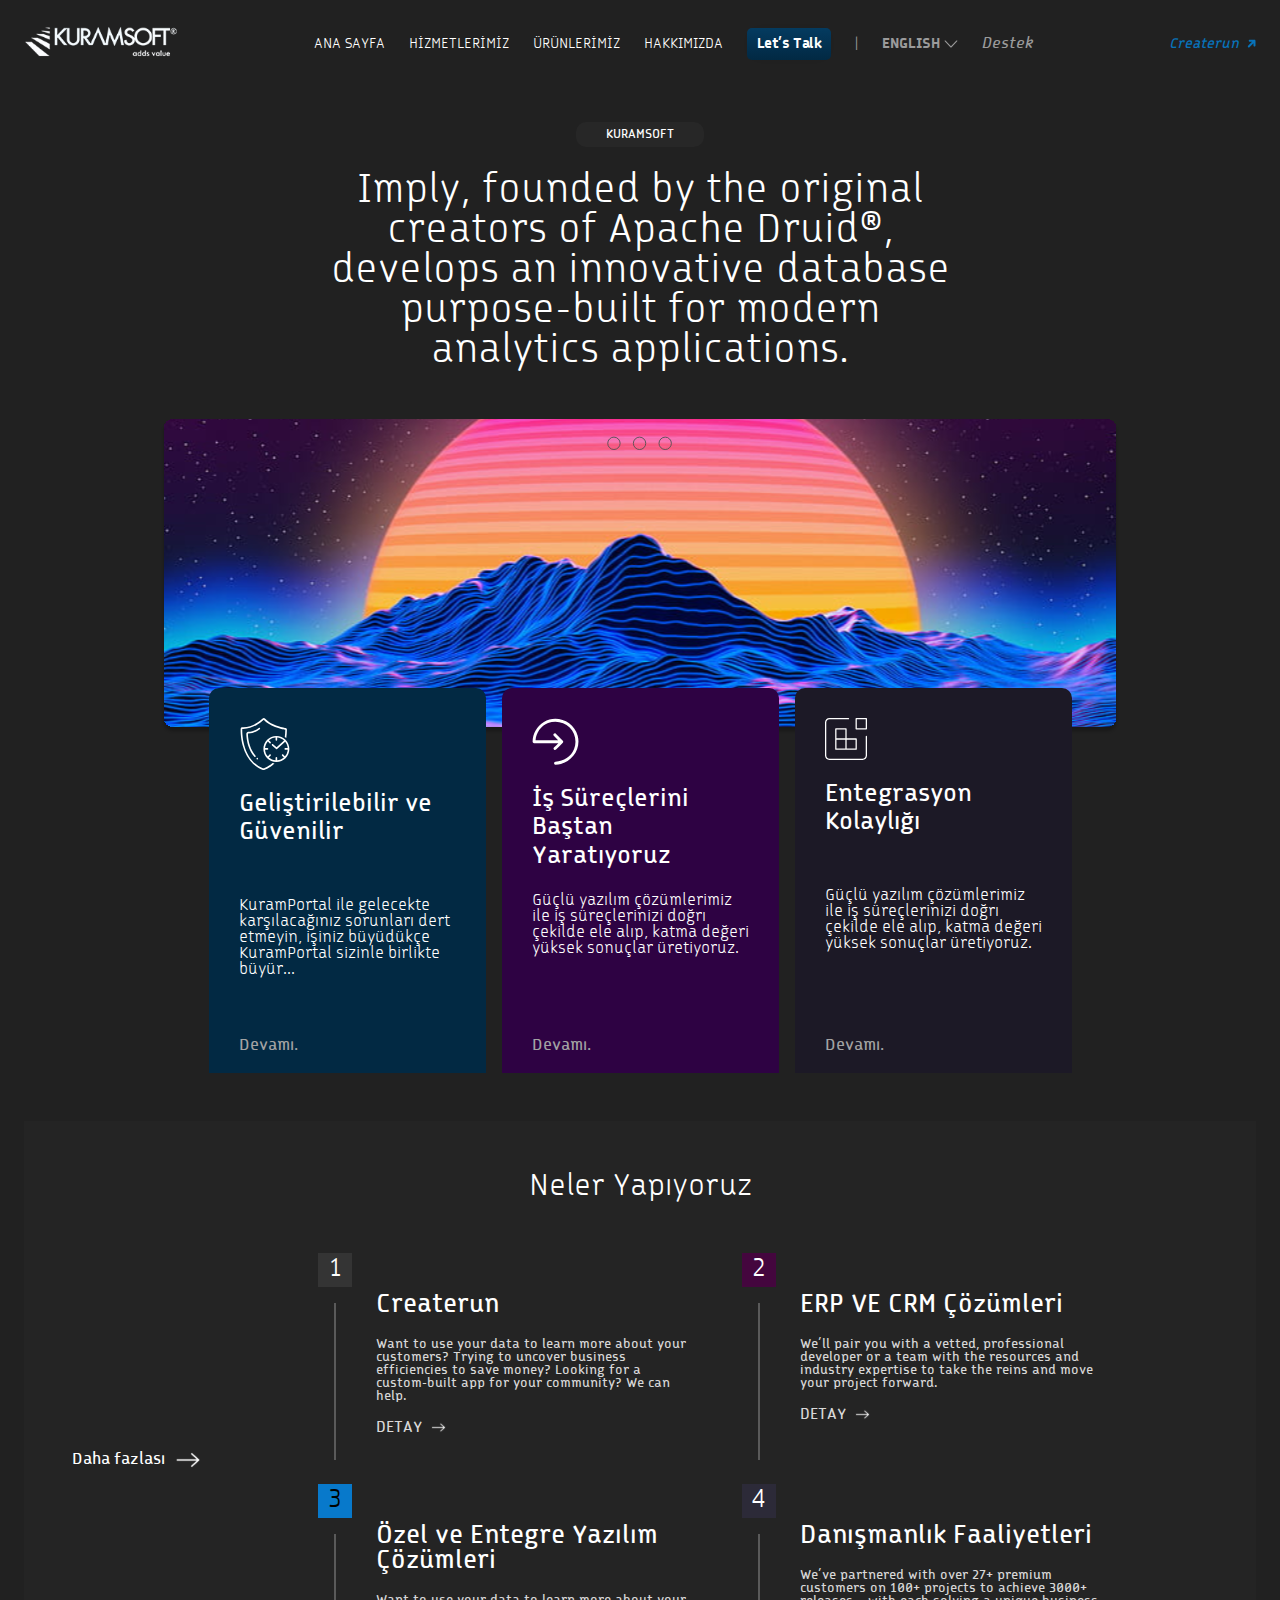
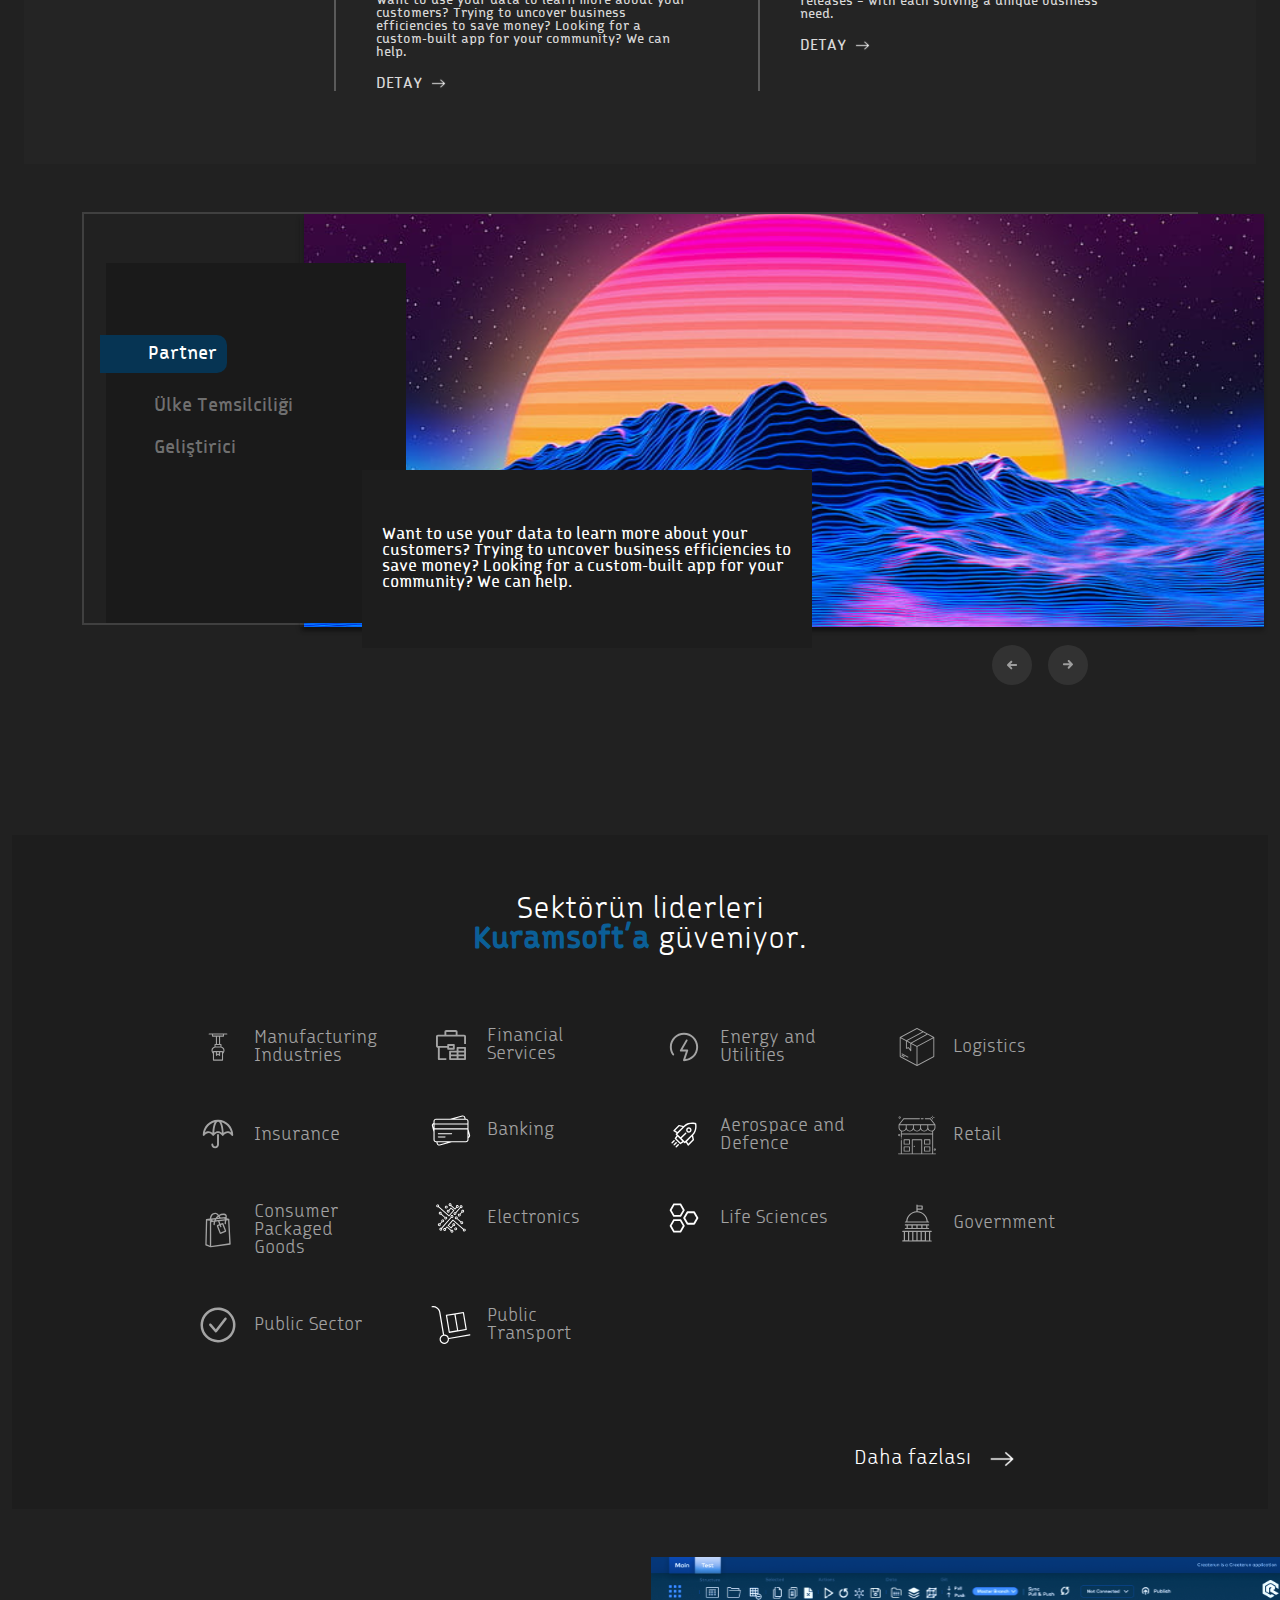
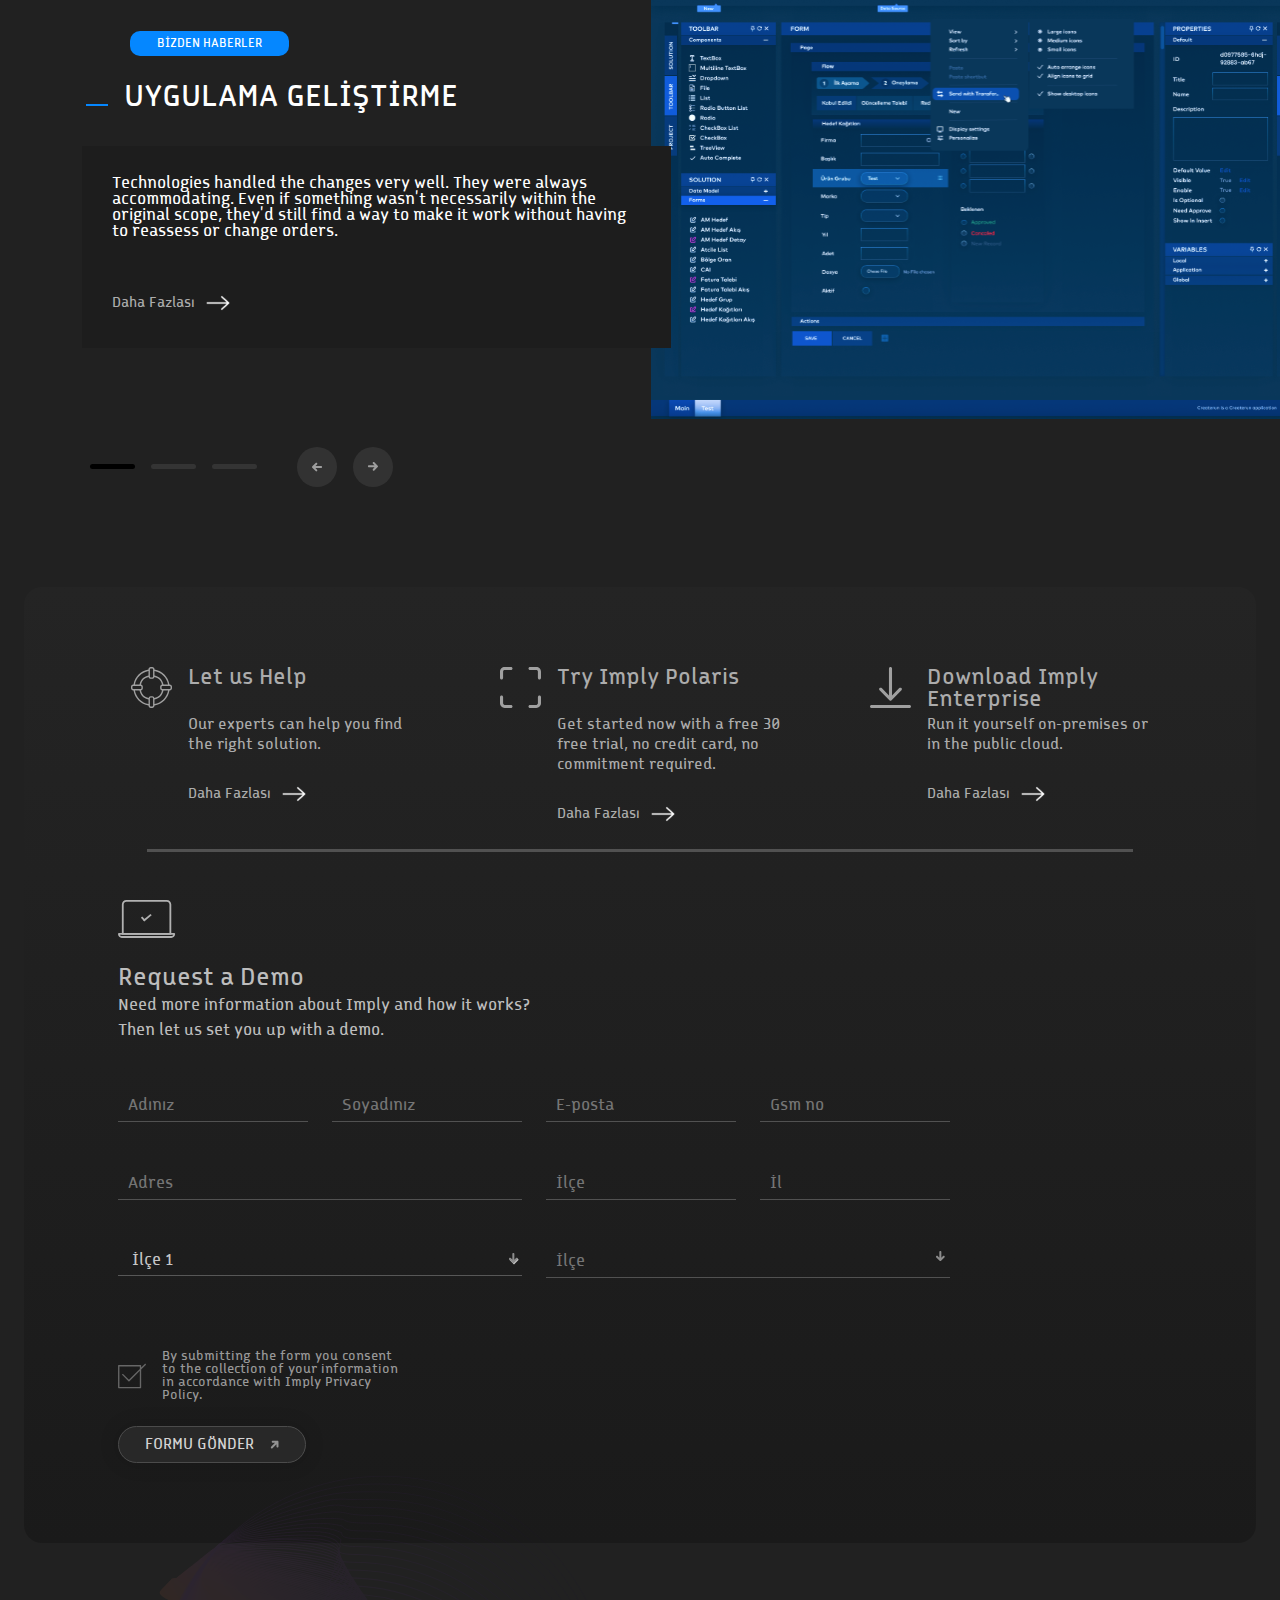
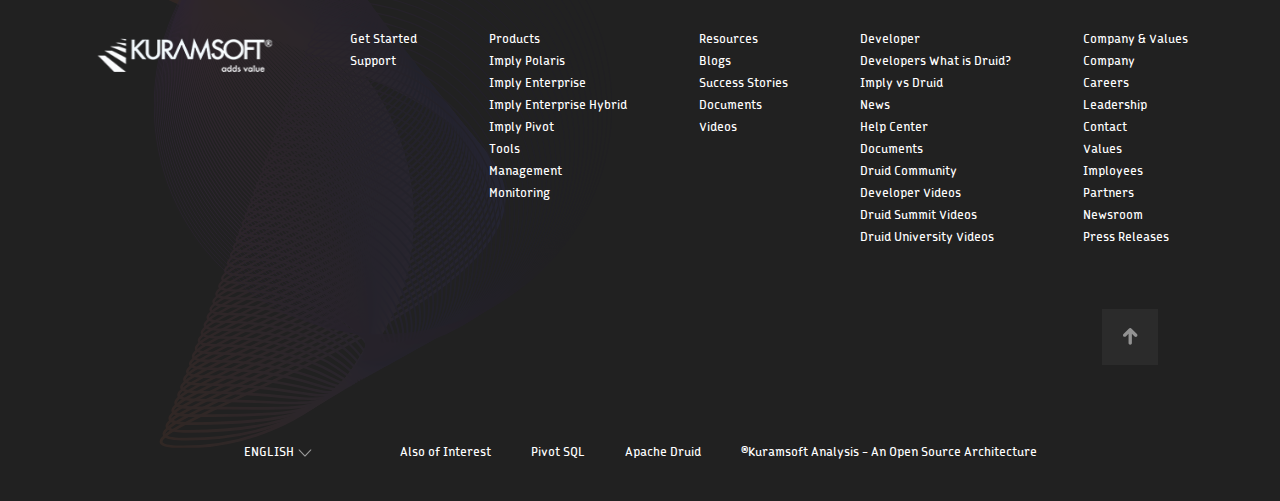
==== index.html @ 3c604bbf "index.html" ====
<!DOCTYPE html>
<html lang="en">
  <head>
    <meta charset="UTF-8" />
    <meta http-equiv="X-UA-Compatible" content="IE=edge" />
    <meta name="viewport" content="width=device-width, initial-scale=1.0" />
    <title>Home Page</title>
    <link
      rel="stylesheet"
      href="./assets/bootstrap-5.2.1/css/bootstrap.min.css"
    />
    <link rel="stylesheet" href="./assets/fontawesome-6.2.0/css/all.min.css" />
    <link rel="stylesheet" href="./assets/css/index.css" />
    <link rel="stylesheet" href="./assets/css/header_footer.css" />
  </head>
  <body>
    <header class="top_header">
      <div class="container-fluid d-none d-xl-block px-0 px-md-4">
        <div class="row align-items-center">
          <div class="col-auto">
            <a href="./index.html">
              <img src="./assets/svgs/kuram_icon.svg"
            /></a>
          </div>
          <div class="col">
            <div class="d-flex justify-content-center align-items-center">
              <a href="./index.html">ANA SAYFA</a>
              <a href="./pages/landing.html" class="ms-4">HİZMETLERİMİZ</a>
              <a href="./pages/urunlerimiz.html" class="ms-4">ÜRÜNLERİMİZ</a>
              <a href="./pages/hakkimizda.html" class="ms-4">HAKKIMIZDA</a>
              <button class="top_header__lets_talk ms-4">Let’s Talk</button>
              <p class="ms-4" style="color: #9b9b9b">|</p>
              <div
                class="d-flex align-items-center ms-4 position-relative"
                onclick="languages_open()"
                style="cursor: pointer"
              >
                <p
                  class="me-1"
                  style="color: #9b9b9b; font-family: Patron-Bold"
                >
                  ENGLISH
                </p>
                <img src="./assets/svgs/down_arrow.svg" />
                <div class="languages_div_1">
                  <p>ENGLISH</p>
                  <p class="pt-2">TURKISH</p>
                </div>
              </div>
              <p
                style="
                  color: #9b9b9b;
                  font-size: 15px;
                  font-family: Patron-MediumItalic;
                "
                class="ms-4"
              >
                Destek
              </p>
            </div>
          </div>
          <div class="col-auto">
            <div class="d-flex align-items-center">
              <p style="color: #0873ba; font-family: Patron-Bold" class="me-2">
                <i>Createrun</i>
              </p>
              <img src="./assets/svgs/arrow_tilted.svg" />
            </div>
          </div>
        </div>
      </div>
      <div
        class="container-fluid d-block d-xl-none"
        style="background-color: #212121; z-index: 100"
      >
        <div class="row align-items-center justify-content-between">
          <div class="col-auto">
            <a href="./index.html">
              <img src="./assets/svgs/kuram_icon.svg"
            /></a>
          </div>

          <div class="col-auto bar_icon">
            <i class="fa-solid fa-bars-staggered fa-xl text-white"></i>
          </div>
        </div>
      </div>
    </header>

    <div class="toggle_fixed_div">
      <div
        class="container-fluid d-block d-xl-none"
        style="background-color: #212121; z-index: 100"
      >
        <div class="row align-items-center justify-content-between">
          <div class="col-auto">
            <a href="./index.html">
              <img src="./assets/svgs/kuram_icon.svg"
            /></a>
          </div>

          <div class="col-auto bar_icon">
            <i class="fa-solid fa-xmark fa-2x text-white"></i>
          </div>
        </div>
      </div>
      <div style="padding: 60px">
        <div class="py-3">
          <a href="./index.html">ANA SAYFA</a>
        </div>
        <div class="py-3">
          <a href="./pages/landing.html">HİZMETLERİMİZ</a>
        </div>
        <div class="py-3">
          <a href="./pages/urunlerimiz.html">ÜRÜNLERİMİZ</a>
        </div>
        <div class="py-3">
          <a href="./pages/hakkimizda.html">HAKKIMIZDA</a>
        </div>
        <button class="top_header__lets_talk my-3">Let’s Talk</button>
        <div
          class="d-flex align-items-center my-3"
          onclick="languages_open_3()"
        >
          <p class="me-1" style="color: #9b9b9b; font-family: Patron-Bold">
            ENGLISH
          </p>
          <img src="./assets/svgs/down_arrow.svg" />
        </div>
        <div class="languages_div_3">
          <p>ENGLISH</p>
          <p class="pt-2">TURKISH</p>
        </div>
        <p
          style="
            color: #9b9b9b;
            font-size: 15px;
            font-family: Patron-MediumItalic;
            margin: 28px 0;
          "
        >
          Destek
        </p>
        <div class="d-flex align-items-center my-4">
          <p style="color: #0873ba" class="me-2">Createrun</p>
          <img src="./assets/svgs/arrow_tilted.svg" />
        </div>
      </div>
    </div>

    <div class="block">
      <div class="block__kuramsoft">KURAMSOFT</div>
      <div class="row justify-content-center">
        <div
          class="col-10 col-md-8 col-lg-6 text-center text-white mt-4"
          style="font-size: 40px; font-family: Patron; font-weight: 300"
        >
          Imply, founded by the original creators of Apache Druid®, develops an
          innovative database purpose-built for modern analytics applications.
        </div>
      </div>

      <div class="block__wave mt-5">
        <div class="text-center">
          <img
            src="./assets/svgs/wave_background.svg"
            class="wave_default col-9"
          />
          <img
            src="./assets/images/kinshasa-1.jpeg"
            class="wave_zaire col-9 d-none"
            style="border-radius: 10px"
          />
          <img
            src="./assets/images/msg-1.jpg"
            class="wave_madison col-9 d-none"
            style="border-radius: 10px"
          />
        </div>
      </div>

      <div
        class="block__three_divs d-flex flex-wrap gap-3 align-items-center justify-content-center"
      >
        <div class="block__three_divs_div_1">
          <img src="./assets/svgs/shield_icon.svg" />
          <h4 class="mt-3">Geliştirilebilir ve Güvenilir</h4>
          <p class="mt-5">
            KuramPortal ile gelecekte karşılacağınız sorunları dert etmeyin,
            işiniz büyüdükçe KuramPortal sizinle birlikte büyür...
          </p>
          <a href="#">Devamı.</a>
        </div>
        <div class="block__three_divs_div_2">
          <img src="./assets/svgs/login_icon.svg" />
          <h4 class="mt-3">İş Süreçlerini Baştan Yaratıyoruz</h4>
          <p class="mt-5">
            Güçlü yazılım çözümlerimiz ile iş süreçlerinizi doğrı çekilde ele
            alıp, katma değeri yüksek sonuçlar üretiyoruz.
          </p>
          <a href="#">Devamı.</a>
        </div>
        <div class="block__three_divs_div_3">
          <img src="./assets/svgs/blocks_icon.svg" />
          <h4 class="mt-3">Entegrasyon Kolaylığı</h4>
          <p class="mt-5">
            Güçlü yazılım çözümlerimiz ile iş süreçlerinizi doğrı çekilde ele
            alıp, katma değeri yüksek sonuçlar üretiyoruz.
          </p>

          <a href="#">Devamı.</a>
        </div>
      </div>

      <div class="container-fluid px-0 px-md-4 mt-5">
        <div class="block__neler_yapıyoruz_parent">
          <div class="block__neler_yapıyoruz p-5">
            <h4
              class="fw-light text-center"
              style="font-size: 30px; font-weight: 200; font-family: Patron"
            >
              Neler Yapıyoruz
            </h4>
            <div class="row align-items-center justify-content-center">
              <div class="col-auto d-none d-md-block">
                <div class="d-flex align-items-center" style="cursor: pointer">
                  <p>Daha fazlası</p>
                  <img src="./assets/svgs/arrow_right.svg" class="ms-2" />
                </div>
              </div>
              <div class="col mt-4">
                <div class="row gap-4 justify-content-center my-4">
                  <div class="col-auto">
                    <div class="block__neler_yapıyoruz_div row">
                      <div class="col-auto">
                        <div class="number">1</div>
                        <div class="line"></div>
                      </div>
                      <div class="col" style="margin-top: 40px">
                        <p class="header">Createrun</p>
                        <p class="desc">
                          Want to use your data to learn more about your
                          customers? Trying to uncover business efficiencies to
                          save money? Looking for a custom-built app for your
                          community? We can help.
                        </p>
                        <div
                          class="d-flex align-items-center mt-3"
                          style="cursor: pointer"
                        >
                          <p class="detay me-2">DETAY</p>
                          <img
                            src="./assets/svgs/arrow_right.svg"
                            style="width: 17px; height: 17px"
                          />
                        </div>
                      </div>
                    </div>
                  </div>
                  <div class="col-auto">
                    <div class="block__neler_yapıyoruz_div row">
                      <div class="col-auto">
                        <div class="number" style="background-color: #44063e">
                          2
                        </div>
                        <div class="line"></div>
                      </div>
                      <div class="col" style="margin-top: 40px">
                        <p class="header">ERP VE CRM Çözümleri</p>
                        <p class="desc">
                          We’ll pair you with a vetted, professional developer
                          or a team with the resources and industry expertise to
                          take the reins and move your project forward.
                        </p>
                        <div
                          class="d-flex align-items-center mt-3"
                          style="cursor: pointer"
                        >
                          <p class="detay me-2">DETAY</p>
                          <img
                            src="./assets/svgs/arrow_right.svg"
                            style="width: 17px; height: 17px"
                          />
                        </div>
                      </div>
                    </div>
                  </div>
                </div>

                <div class="row gap-4 justify-content-center my-4">
                  <div class="col-auto">
                    <div class="block__neler_yapıyoruz_div row">
                      <div class="col-auto">
                        <div
                          class="number"
                          style="background-color: #0879cb; color: black"
                        >
                          3
                        </div>
                        <div class="line"></div>
                      </div>
                      <div class="col" style="margin-top: 40px">
                        <p class="header">Özel ve Entegre Yazılım Çözümleri</p>
                        <p class="desc">
                          Want to use your data to learn more about your
                          customers? Trying to uncover business efficiencies to
                          save money? Looking for a custom-built app for your
                          community? We can help.
                        </p>
                        <div
                          class="d-flex align-items-center mt-3"
                          style="cursor: pointer"
                        >
                          <p class="detay me-2">DETAY</p>
                          <img
                            src="./assets/svgs/arrow_right.svg"
                            style="width: 17px; height: 17px"
                          />
                        </div>
                      </div>
                    </div>
                  </div>
                  <div class="col-auto">
                    <div class="block__neler_yapıyoruz_div row">
                      <div class="col-auto">
                        <div class="number" style="background-color: #2c2a38">
                          4
                        </div>
                        <div class="line"></div>
                      </div>
                      <div class="col" style="margin-top: 40px">
                        <p class="header">Danışmanlık Faaliyetleri</p>
                        <p class="desc">
                          We’ve partnered with over 27+ premium customers on
                          100+ projects to achieve 3000+ releases – with each
                          solving a unique business need.
                        </p>
                        <div
                          class="d-flex align-items-center mt-3"
                          style="cursor: pointer"
                        >
                          <p class="detay me-2">DETAY</p>
                          <img
                            src="./assets/svgs/arrow_right.svg"
                            style="width: 17px; height: 17px"
                          />
                        </div>
                      </div>
                    </div>
                  </div>
                </div>
              </div>
            </div>
          </div>
        </div>
      </div>

      <div class="container my-5">
        <div class="block__partner d-none d-lg-block">
          <div class="block__partner_img">
            <img
              src="./assets/svgs/partner_wave.svg"
              class="buttons_default_image"
            />
            <img
              src="./assets/images/kinshasa.jpeg"
              class="buttons_zaire d-none"
              style="width: 968px; height: 421px"
            />
            <img
              src="./assets/images/msg.jpg"
              class="buttons_madison d-none"
              style="width: 968px; height: 421px"
            />
          </div>
          <div class="div-1 pt-5">
            <div class="mt-4 ps-5 active" id="partner">Partner</div>
            <div class="mt-4 ps-5" id="temsilci">Ülke Temsilciliği</div>
            <div class="mt-4 ps-5" id="gelistirici">Geliştirici</div>
          </div>
          <div class="div-2 1">
            Want to use your data to learn more about your customers? Trying to
            uncover business efficiencies to save money? Looking for a
            custom-built app for your community? We can help.
          </div>
          <div class="div-2 2 d-none">Haber 2</div>
          <div class="div-2 3 d-none">Haber 3</div>
        </div>
        <div class="buttons gap-3 d-none d-lg-flex">
          <div class="left_button">
            <svg
              width="40"
              height="40"
              viewBox="0 0 40 40"
              fill="none"
              xmlns="http://www.w3.org/2000/svg"
            >
              <circle cx="20" cy="20" r="20" fill="#323232" />
              <path
                fill-rule="evenodd"
                clip-rule="evenodd"
                d="M20.064 24.1147C20.457 23.7215 20.457 23.0848 20.064 22.6918L18.4356 21.0636L24.0571 21.0636C24.6134 21.0636 25.0635 20.6127 25.0635 20.0572C25.0635 19.5016 24.6134 19.0508 24.0571 19.0508L18.4358 19.0508L20.0641 17.4226C20.4572 17.0294 20.4572 16.3927 20.0641 15.9996C19.6715 15.6066 19.0335 15.6066 18.6412 15.9996L15.2962 19.3446C15.2032 19.4378 15.1286 19.5498 15.0768 19.6747C15.0747 19.6795 15.0741 19.6847 15.072 19.6902C15.027 19.8045 15.0002 19.927 15.0002 20.0572C15.0002 20.1873 15.027 20.31 15.0719 20.4241C15.074 20.4294 15.0746 20.4342 15.0767 20.4395C15.1276 20.5637 15.2021 20.6758 15.2961 20.7698L18.641 24.1147C19.0335 24.5079 19.6708 24.5079 20.064 24.1147Z"
                fill="#9E9E9E"
              />
            </svg>
          </div>
          <div class="right_button">
            <svg
              width="40"
              height="40"
              viewBox="0 0 40 40"
              fill="none"
              xmlns="http://www.w3.org/2000/svg"
            >
              <circle
                cx="20"
                cy="20"
                r="20"
                transform="rotate(180 20 20)"
                fill="#323232"
              />
              <path
                fill-rule="evenodd"
                clip-rule="evenodd"
                d="M19.936 15.295C19.543 15.6882 19.543 16.3249 19.936 16.7179L21.5644 18.3461L15.9429 18.3461C15.3866 18.3461 14.9365 18.797 14.9365 19.3525C14.9365 19.908 15.3866 20.3589 15.9429 20.3589L21.5642 20.3589L19.9359 21.9871C19.5428 22.3803 19.5428 23.017 19.9359 23.4101C20.3285 23.8031 20.9665 23.8031 21.3588 23.4101L24.7038 20.0651C24.7968 19.9719 24.8714 19.8599 24.9232 19.735C24.9253 19.7302 24.9259 19.7249 24.928 19.7195C24.973 19.6052 24.9998 19.4826 24.9998 19.3525C24.9998 19.2224 24.973 19.0997 24.9281 18.9855C24.926 18.9802 24.9254 18.9754 24.9233 18.9702C24.8724 18.8459 24.7979 18.7339 24.7039 18.6399L21.359 15.295C20.9665 14.9018 20.3292 14.9018 19.936 15.295Z"
                fill="#9E9E9E"
              />
            </svg>
          </div>
        </div>
        <div class="block__partner_small d-block d-lg-none">
          <div class="row justify-content-center">
            <div class="div-1 pt-5">
              <div class="mt-4 ps-5 active" id="partner1">Partner</div>
              <div class="mt-4 ps-5" id="temsilci1">Ülke Temsilciliği</div>
              <div class="mt-4 ps-5" id="gelistirici1">Geliştirici</div>
            </div>
            <div class="div-2 1">
              Want to use your data to learn more about your customers? Trying
              to uncover business efficiencies to save money? Looking for a
              custom-built app for your community? We can help.
            </div>
            <div class="div-2 2 d-none">Haber 2</div>
            <div class="div-2 3 d-none">Haber 3</div>

            <div class="buttons2 gap-3 d-flex justify-content-center mt-4">
              <div class="left_button">
                <svg
                  width="40"
                  height="40"
                  viewBox="0 0 40 40"
                  fill="none"
                  xmlns="http://www.w3.org/2000/svg"
                >
                  <circle cx="20" cy="20" r="20" fill="#323232" />
                  <path
                    fill-rule="evenodd"
                    clip-rule="evenodd"
                    d="M20.064 24.1147C20.457 23.7215 20.457 23.0848 20.064 22.6918L18.4356 21.0636L24.0571 21.0636C24.6134 21.0636 25.0635 20.6127 25.0635 20.0572C25.0635 19.5016 24.6134 19.0508 24.0571 19.0508L18.4358 19.0508L20.0641 17.4226C20.4572 17.0294 20.4572 16.3927 20.0641 15.9996C19.6715 15.6066 19.0335 15.6066 18.6412 15.9996L15.2962 19.3446C15.2032 19.4378 15.1286 19.5498 15.0768 19.6747C15.0747 19.6795 15.0741 19.6847 15.072 19.6902C15.027 19.8045 15.0002 19.927 15.0002 20.0572C15.0002 20.1873 15.027 20.31 15.0719 20.4241C15.074 20.4294 15.0746 20.4342 15.0767 20.4395C15.1276 20.5637 15.2021 20.6758 15.2961 20.7698L18.641 24.1147C19.0335 24.5079 19.6708 24.5079 20.064 24.1147Z"
                    fill="#9E9E9E"
                  />
                </svg>
              </div>
              <div class="right_button">
                <svg
                  width="40"
                  height="40"
                  viewBox="0 0 40 40"
                  fill="none"
                  xmlns="http://www.w3.org/2000/svg"
                >
                  <circle
                    cx="20"
                    cy="20"
                    r="20"
                    transform="rotate(180 20 20)"
                    fill="#323232"
                  />
                  <path
                    fill-rule="evenodd"
                    clip-rule="evenodd"
                    d="M19.936 15.295C19.543 15.6882 19.543 16.3249 19.936 16.7179L21.5644 18.3461L15.9429 18.3461C15.3866 18.3461 14.9365 18.797 14.9365 19.3525C14.9365 19.908 15.3866 20.3589 15.9429 20.3589L21.5642 20.3589L19.9359 21.9871C19.5428 22.3803 19.5428 23.017 19.9359 23.4101C20.3285 23.8031 20.9665 23.8031 21.3588 23.4101L24.7038 20.0651C24.7968 19.9719 24.8714 19.8599 24.9232 19.735C24.9253 19.7302 24.9259 19.7249 24.928 19.7195C24.973 19.6052 24.9998 19.4826 24.9998 19.3525C24.9998 19.2224 24.973 19.0997 24.9281 18.9855C24.926 18.9802 24.9254 18.9754 24.9233 18.9702C24.8724 18.8459 24.7979 18.7339 24.7039 18.6399L21.359 15.295C20.9665 14.9018 20.3292 14.9018 19.936 15.295Z"
                    fill="#9E9E9E"
                  />
                </svg>
              </div>
            </div>
          </div>
        </div>
      </div>

      <div class="container-fluid" style="margin-top: 210px">
        <div class="block__features">
          <div class="row justify-content-center">
            <div
              class="col-10 col-md-8 col-lg-4 text-white text-center"
              style="font-size: 30px; font-family: Patron; font-weight: 200"
            >
              Sektörün liderleri
              <span style="color: #0b5f97; font-weight: 600">Kuramsoft’a</span>
              güveniyor.
            </div>
          </div>
          <div class="features mt-5">
            <div class="features_items_parents">
              <div class="row justify-content-center gap-4 my-4">
                <div class="col-auto">
                  <div class="feature d-flex align-items-center gap-3">
                    <div class="img">
                      <img src="./assets/svgs/feature_icons/1.svg" />
                    </div>
                    <p>Manufacturing Industries</p>
                  </div>
                </div>
                <div class="col-auto">
                  <div class="feature d-flex align-items-center gap-3">
                    <div class="img">
                      <img
                        src="./assets/svgs/feature_icons/2.svg"
                        style="width: 30px"
                      />
                    </div>
                    <p>Financial Services</p>
                  </div>
                </div>
                <div class="col-auto">
                  <div class="feature d-flex align-items-center gap-3">
                    <div class="img">
                      <img src="./assets/svgs/feature_icons/3.svg" />
                    </div>
                    <p>Energy and Utilities</p>
                  </div>
                </div>
                <div class="col-auto">
                  <div class="feature d-flex align-items-center gap-3">
                    <div class="img">
                      <img src="./assets/svgs/feature_icons/4.svg" />
                    </div>
                    <p>Logistics</p>
                  </div>
                </div>
              </div>

              <div class="row justify-content-center gap-4 my-4">
                <div class="col-auto">
                  <div class="feature d-flex align-items-center gap-3">
                    <div class="img">
                      <img src="./assets/svgs/feature_icons/5.svg" />
                    </div>
                    <p>Insurance</p>
                  </div>
                </div>
                <div class="col-auto">
                  <div class="feature d-flex align-items-center gap-3">
                    <div class="img">
                      <img src="./assets/svgs/feature_icons/6.svg" />
                    </div>
                    <p>Banking</p>
                  </div>
                </div>
                <div class="col-auto">
                  <div class="feature d-flex align-items-center gap-3">
                    <div class="img">
                      <img src="./assets/svgs/feature_icons/7.svg" />
                    </div>
                    <p>Aerospace and Defence</p>
                  </div>
                </div>
                <div class="col-auto">
                  <div class="feature d-flex align-items-center gap-3">
                    <div class="img">
                      <img src="./assets/svgs/feature_icons/8.svg" />
                    </div>
                    <p>Retail</p>
                  </div>
                </div>
              </div>

              <div class="row justify-content-center gap-4 my-4">
                <div class="col-auto">
                  <div
                    class="feature d-flex align-items-center justify-content-between gap-3"
                  >
                    <div class="img">
                      <img src="./assets/svgs/feature_icons/9.svg" />
                    </div>
                    <p>Consumer Packaged Goods</p>
                  </div>
                </div>
                <div class="col-auto">
                  <div class="feature d-flex align-items-center gap-3">
                    <div class="img">
                      <img
                        src="./assets/svgs/feature_icons/10.svg"
                        style="width: 30px"
                      />
                    </div>
                    <p>Electronics</p>
                  </div>
                </div>
                <div class="col-auto">
                  <div class="feature d-flex align-items-center gap-3">
                    <div class="img">
                      <img
                        src="./assets/svgs/feature_icons/11.svg"
                        style="width: 30px"
                      />
                    </div>
                    <p>Life Sciences</p>
                  </div>
                </div>
                <div class="col-auto">
                  <div class="feature d-flex align-items-center gap-3">
                    <div class="img">
                      <img src="./assets/svgs/feature_icons/12.svg" />
                    </div>
                    <p>Government</p>
                  </div>
                </div>
              </div>

              <div class="row last_2_items gap-4 my-4">
                <div class="col-auto">
                  <div
                    class="feature d-flex align-items-center justify-content-center gap-3"
                  >
                    <div class="img">
                      <img src="./assets/svgs/feature_icons/13.svg" />
                    </div>
                    <p>Public Sector</p>
                  </div>
                </div>
                <div class="col-auto">
                  <div class="feature d-flex align-items-center gap-3">
                    <div class="img">
                      <img src="./assets/svgs/feature_icons/14.svg" />
                    </div>
                    <p>Public Transport</p>
                  </div>
                </div>
              </div>
              <div
                class="d-flex align-items-center daha_fazlasi"
                style="cursor: pointer"
              >
                <p class="me-3 text-white">Daha fazlası</p>
                <img src="./assets/svgs/arrow_right.svg" />
              </div>
            </div>
          </div>
        </div>
      </div>

      <div class="block__news mt-5">
        <div class="container">
          <div class="block__news_main d-flex align-items-center">
            <div class="haber_div">
              <div class="bizden_haberler ms-5">BİZDEN HABERLER</div>
              <div class="d-flex align-items-end ms-1 mt-4">
                <div class="small_line"></div>
                <h5 style="font-size: 30px" class="ms-3">
                  UYGULAMA GELİŞTİRME
                </h5>
              </div>
              <div class="uygulama_gelistirme_text">
                <p>
                  Technologies handled the changes very well. They were always
                  accommodating. Even if something wasn't necessarily within the
                  original scope, they'd still find a way to make it work
                  without having to reassess or change orders.
                </p>
                <div
                  class="d-flex align-items-center mt-5"
                  style="cursor: pointer"
                >
                  <p style="font-size: 14px; color: #acacac" class="me-2">
                    Daha Fazlası
                  </p>
                  <img src="./assets/svgs/arrow_right.svg" />
                </div>
              </div>
            </div>
            <div class="haber_div d-none">
              <div class="bizden_haberler ms-5">BİZDEN HABERLER</div>
              <div class="d-flex align-items-end ms-1 mt-4">
                <div class="small_line"></div>
                <h5 style="font-size: 30px" class="ms-3">
                  UYGULAMA GELİŞTİRME
                </h5>
              </div>
              <div class="uygulama_gelistirme_text">
                <p>Haber 2</p>
                <div
                  class="d-flex align-items-center mt-5"
                  style="cursor: pointer"
                >
                  <p style="font-size: 14px; color: #acacac" class="me-2">
                    Daha Fazlası
                  </p>
                  <img src="./assets/svgs/arrow_right.svg" />
                </div>
              </div>
            </div>
            <div class="haber_div d-none">
              <div class="bizden_haberler ms-5">BİZDEN HABERLER</div>
              <div class="d-flex align-items-end ms-1 mt-4">
                <div class="small_line"></div>
                <h5 style="font-size: 30px" class="ms-3">
                  UYGULAMA GELİŞTİRME
                </h5>
              </div>
              <div class="uygulama_gelistirme_text">
                <p>Haber 3</p>
                <div
                  class="d-flex align-items-center mt-5"
                  style="cursor: pointer"
                >
                  <p style="font-size: 14px; color: #acacac" class="me-2">
                    Daha Fazlası
                  </p>
                  <img src="./assets/svgs/arrow_right.svg" />
                </div>
              </div>
            </div>
            <div class="program_svg d-none d-md-block">
              <img
                src="./assets/svgs/program.svg"
                class="buttons1_images_default"
              />
              <img
                src="./assets/images/kinshasa.jpeg"
                class="zaire d-none"
                style="width: 810px; height: 465px"
              />
              <img
                src="./assets/images/msg.jpg"
                class="madison d-none"
                style="width: 810px; height: 465px"
              />
            </div>
          </div>
          <div class="ms-2 d-flex align-items-center gap-3 mt-4">
            <div class="bar-1 active-bar"></div>
            <div class="bar-2"></div>
            <div class="bar-3"></div>
            <div class="buttons1 gap-3 d-flex ms-4">
              <div class="left_button">
                <svg
                  width="40"
                  height="40"
                  viewBox="0 0 40 40"
                  fill="none"
                  xmlns="http://www.w3.org/2000/svg"
                >
                  <circle cx="20" cy="20" r="20" fill="#323232" />
                  <path
                    fill-rule="evenodd"
                    clip-rule="evenodd"
                    d="M20.064 24.1147C20.457 23.7215 20.457 23.0848 20.064 22.6918L18.4356 21.0636L24.0571 21.0636C24.6134 21.0636 25.0635 20.6127 25.0635 20.0572C25.0635 19.5016 24.6134 19.0508 24.0571 19.0508L18.4358 19.0508L20.0641 17.4226C20.4572 17.0294 20.4572 16.3927 20.0641 15.9996C19.6715 15.6066 19.0335 15.6066 18.6412 15.9996L15.2962 19.3446C15.2032 19.4378 15.1286 19.5498 15.0768 19.6747C15.0747 19.6795 15.0741 19.6847 15.072 19.6902C15.027 19.8045 15.0002 19.927 15.0002 20.0572C15.0002 20.1873 15.027 20.31 15.0719 20.4241C15.074 20.4294 15.0746 20.4342 15.0767 20.4395C15.1276 20.5637 15.2021 20.6758 15.2961 20.7698L18.641 24.1147C19.0335 24.5079 19.6708 24.5079 20.064 24.1147Z"
                    fill="#9E9E9E"
                  />
                </svg>
              </div>
              <div class="right_button">
                <svg
                  width="40"
                  height="40"
                  viewBox="0 0 40 40"
                  fill="none"
                  xmlns="http://www.w3.org/2000/svg"
                >
                  <circle
                    cx="20"
                    cy="20"
                    r="20"
                    transform="rotate(180 20 20)"
                    fill="#323232"
                  />
                  <path
                    fill-rule="evenodd"
                    clip-rule="evenodd"
                    d="M19.936 15.295C19.543 15.6882 19.543 16.3249 19.936 16.7179L21.5644 18.3461L15.9429 18.3461C15.3866 18.3461 14.9365 18.797 14.9365 19.3525C14.9365 19.908 15.3866 20.3589 15.9429 20.3589L21.5642 20.3589L19.9359 21.9871C19.5428 22.3803 19.5428 23.017 19.9359 23.4101C20.3285 23.8031 20.9665 23.8031 21.3588 23.4101L24.7038 20.0651C24.7968 19.9719 24.8714 19.8599 24.9232 19.735C24.9253 19.7302 24.9259 19.7249 24.928 19.7195C24.973 19.6052 24.9998 19.4826 24.9998 19.3525C24.9998 19.2224 24.973 19.0997 24.9281 18.9855C24.926 18.9802 24.9254 18.9754 24.9233 18.9702C24.8724 18.8459 24.7979 18.7339 24.7039 18.6399L21.359 15.295C20.9665 14.9018 20.3292 14.9018 19.936 15.295Z"
                    fill="#9E9E9E"
                  />
                </svg>
              </div>
            </div>
          </div>
        </div>
      </div>

      <div class="container-fluid px-0 px-md-4">
        <div class="block__form_div">
          <div class="top">
            <div class="d-flex flex-wrap justify-content-evenly gap-2">
              <div class="d-flex gap-3">
                <div>
                  <img src="./assets/svgs/help.svg" style="width: 41px" />
                </div>
                <div>
                  <p style="font-size: 22px; height: 40px">Let us Help</p>
                  <p style="font-size: 15px; line-height: 20px" class="mt-2">
                    Our experts can help you find the right solution.
                  </p>
                  <div
                    class="d-flex gap-2 align-items-center mt-4"
                    style="cursor: pointer"
                  >
                    <p style="font-size: 14px">Daha Fazlası</p>
                    <img src="./assets/svgs/arrow_right.svg" />
                  </div>
                </div>
              </div>
              <div class="d-flex gap-3">
                <div>
                  <img src="./assets/svgs/screen.svg" style="width: 41px" />
                </div>
                <div>
                  <p style="font-size: 22px; height: 40px">Try Imply Polaris</p>
                  <p style="font-size: 15px; line-height: 20px" class="mt-2">
                    Get started now with a free 30 free trial, no credit card,
                    no commitment required.
                  </p>
                  <div
                    class="d-flex gap-2 align-items-center mt-4"
                    style="cursor: pointer"
                  >
                    <p style="font-size: 14px">Daha Fazlası</p>
                    <img src="./assets/svgs/arrow_right.svg" />
                  </div>
                </div>
              </div>
              <div class="d-flex gap-3">
                <div>
                  <img src="./assets/svgs/download.svg" style="width: 41px" />
                </div>
                <div>
                  <p style="font-size: 22px; height: 40px">
                    Download Imply Enterprise
                  </p>
                  <p style="font-size: 15px; line-height: 20px" class="mt-2">
                    Run it yourself on-premises or in the public cloud.
                  </p>
                  <div
                    class="d-flex gap-2 align-items-center mt-4"
                    style="cursor: pointer"
                  >
                    <p style="font-size: 14px">Daha Fazlası</p>
                    <img src="./assets/svgs/arrow_right.svg" />
                  </div>
                </div>
              </div>
            </div>
          </div>
          <div class="line"></div>
          <div class="bottom mt-5">
            <div class="container px-0 px-md-5">
              <img src="./assets/svgs/computer.svg" />
              <p class="mt-4" style="max-width: 428px; line-height: 25px">
                <span style="font-size: 24px">Request a Demo</span>
                <br />
                Need more information about Imply and how it works? Then let us
                set you up with a demo.
              </p>

              <div class="d-flex flex-wrap form__inputs gap-4 mt-4">
                <div>
                  <div class="d-flex gap-4 flex-wrap">
                    <input
                      type="text"
                      placeholder="Adınız"
                      class="input_spread"
                    />
                    <input
                      type="text"
                      placeholder="Soyadınız"
                      class="input_spread"
                    />
                  </div>
                  <input type="text" placeholder="Adres" style="width: 100%" />
                  <br />
                  <div class="position-relative">
                    <select class="ilce_select">
                      <option value="1">İlçe 1</option>
                      <option value="2">İlçe 2</option>
                      <option value="3">İlçe 3</option>
                    </select>
                    <div
                      class="icon"
                      style="position: absolute; right: 4px; top: 27.6px"
                    >
                      <svg
                        width="9"
                        height="11"
                        viewBox="0 0 9 11"
                        fill="none"
                        xmlns="http://www.w3.org/2000/svg"
                      >
                        <path
                          fill-rule="evenodd"
                          clip-rule="evenodd"
                          d="M8.40986 4.99949C8.01667 4.60645 7.37997 4.60645 6.98692 4.99949L5.35873 6.62784V1.0064C5.35873 0.450118 4.90786 0 4.35232 0C3.79679 0 3.34592 0.450118 3.34592 1.0064L3.34592 6.62769L1.71772 4.99934C1.32453 4.6063 0.687827 4.6063 0.294783 4.99934C-0.098261 5.39194 -0.098261 6.02999 0.294783 6.42228L3.63972 9.76723C3.73294 9.86029 3.84498 9.93484 3.96982 9.98664C3.97464 9.98875 3.97991 9.98935 3.98533 9.99146C4.09963 10.0365 4.22221 10.0633 4.35232 10.0633C4.48243 10.0633 4.60517 10.0365 4.71931 9.99161C4.72459 9.9895 4.7294 9.9889 4.73468 9.98679C4.85891 9.93589 4.97095 9.86135 5.06492 9.76738L8.40986 6.42244C8.80306 6.02999 8.80306 5.39269 8.40986 4.99949V4.99949Z"
                          fill="#8C8C8C"
                        />
                      </svg>
                    </div>
                  </div>
                </div>
                <div>
                  <div class="d-flex gap-4 flex-wrap">
                    <input
                      type="email"
                      placeholder="E-posta"
                      class="input_spread"
                    />
                    <input
                      type="text"
                      placeholder="Gsm no"
                      class="input_spread"
                    />
                  </div>
                  <div class="d-flex gap-4 flex-wrap">
                    <input
                      type="text"
                      placeholder="İlçe"
                      class="input_spread"
                    />
                    <input type="text" placeholder="İl" class="input_spread" />
                  </div>
                  <div class="position-relative">
                    <input type="text" placeholder="İlçe" style="width: 100%" />
                    <div
                      class="icon"
                      style="position: absolute; right: 5px; top: 25px"
                    >
                      <svg
                        width="9"
                        height="11"
                        viewBox="0 0 9 11"
                        fill="none"
                        xmlns="http://www.w3.org/2000/svg"
                      >
                        <path
                          fill-rule="evenodd"
                          clip-rule="evenodd"
                          d="M8.40986 4.99949C8.01667 4.60645 7.37997 4.60645 6.98692 4.99949L5.35873 6.62784V1.0064C5.35873 0.450118 4.90786 0 4.35232 0C3.79679 0 3.34592 0.450118 3.34592 1.0064L3.34592 6.62769L1.71772 4.99934C1.32453 4.6063 0.687827 4.6063 0.294783 4.99934C-0.098261 5.39194 -0.098261 6.02999 0.294783 6.42228L3.63972 9.76723C3.73294 9.86029 3.84498 9.93484 3.96982 9.98664C3.97464 9.98875 3.97991 9.98935 3.98533 9.99146C4.09963 10.0365 4.22221 10.0633 4.35232 10.0633C4.48243 10.0633 4.60517 10.0365 4.71931 9.99161C4.72459 9.9895 4.7294 9.9889 4.73468 9.98679C4.85891 9.93589 4.97095 9.86135 5.06492 9.76738L8.40986 6.42244C8.80306 6.02999 8.80306 5.39269 8.40986 4.99949V4.99949Z"
                          fill="#8C8C8C"
                        />
                      </svg>
                    </div>
                  </div>
                </div>
              </div>
              <div class="d-flex gap-3 align-items-center mt-5">
                <img src="./assets/svgs/tick.svg" />
                <p style="color: #999999; font-size: 13px">
                  By submitting the form you consent to the collection of your
                  information in accordance with Imply Privacy Policy.
                </p>
              </div>
              <button class="post_form mt-4">
                <div
                  class="d-flex gap-3 align-items-center px-3"
                  style="width: fit-content"
                >
                  <p>FORMU GÖNDER</p>
                  <svg
                    width="9"
                    height="9"
                    viewBox="0 0 9 9"
                    fill="none"
                    xmlns="http://www.w3.org/2000/svg"
                  >
                    <path
                      fill-rule="evenodd"
                      clip-rule="evenodd"
                      d="M1.74378 1.78915C1.74389 2.3451 2.1941 2.79532 2.74995 2.79532L5.05267 2.79521L1.07772 6.77017C0.684363 7.16352 0.684896 7.80062 1.07772 8.19344C1.47054 8.58626 2.10763 8.58679 2.50099 8.19344L6.47584 4.21859L6.47573 6.52131C6.47584 7.07727 6.92605 7.52748 7.4819 7.52748C8.03743 7.5278 8.4886 7.07663 8.48807 6.52131L8.48807 1.79085C8.48797 1.65913 8.46145 1.52719 8.40981 1.40229C8.40789 1.39739 8.40459 1.39324 8.40225 1.38791C8.35326 1.27525 8.28554 1.16962 8.19354 1.07762C8.10154 0.985615 7.9958 0.917784 7.88335 0.868802C7.87813 0.866566 7.8743 0.863584 7.86908 0.861348C7.74524 0.80949 7.6133 0.782976 7.48041 0.782976L2.74995 0.782978C2.19442 0.782446 1.74378 1.23309 1.74378 1.78915Z"
                      fill="#929292"
                    />
                  </svg>
                </div>
              </button>
            </div>
          </div>
        </div>
      </div>
    </div>

    <footer class="footer_div">
      <div class="contanier">
        <img src="./assets/svgs/weird_design.svg" class="weird_icon" />
        <div class="row justify-content-center gap-5">
          <div class="col-auto">
            <a
              href="./index.html"
              style="z-index: 99999999 !important; position: relative"
            >
              <img
                src="./assets/svgs/kuram_icon.svg"
                style="height: 84px; width: 186px"
            /></a>
          </div>
          <div class="col-auto">
            <div class="mt-3">
              <p>Get Started</p>
              <p>Support</p>
            </div>
          </div>
          <div class="col-auto">
            <div class="mt-3">
              <p>Products</p>
              <p>Imply Polaris</p>
              <p>Imply Enterprise</p>
              <p>Imply Enterprise Hybrid</p>
              <p>Imply Pivot</p>
              <p>Tools</p>
              <p>Management</p>
              <p>Monitoring</p>
            </div>
          </div>
          <div class="col-auto">
            <div class="mt-3">
              <p>Resources</p>
              <p>Blogs</p>
              <p>Success Stories</p>
              <p>Documents</p>
              <p>Videos</p>
            </div>
          </div>
          <div class="col-auto">
            <div class="mt-3">
              <p>Developer</p>
              <p>Developers What is Druid?</p>
              <p>Imply vs Druid</p>
              <p>News</p>
              <p>Help Center</p>
              <p>Documents</p>
              <p>Druid Community</p>
              <p>Developer Videos</p>
              <p>Druid Summit Videos</p>
              <p>Druid University Videos</p>
            </div>
          </div>
          <div class="col-auto">
            <div class="mt-3">
              <p>Company & Values</p>
              <p>Company</p>
              <p>Careers</p>
              <p>Leadership</p>
              <p>Contact</p>
              <p>Values</p>
              <p>Imployees</p>
              <p>Partners</p>
              <p>Newsroom</p>
              <p>Press Releases</p>
            </div>
          </div>
        </div>
        <div class="container">
          <div class="up_button" style="margin-top: 60px">
            <svg
              width="15"
              height="17"
              viewBox="0 0 15 17"
              fill="none"
              xmlns="http://www.w3.org/2000/svg"
            >
              <path
                fill-rule="evenodd"
                clip-rule="evenodd"
                d="M0.488436 8.38675C1.13965 9.03771 2.19417 9.03771 2.84513 8.38675L5.54178 5.68985L5.54178 15.0002C5.54178 15.9215 6.28852 16.667 7.2086 16.667C8.12868 16.667 8.87543 15.9215 8.87543 15.0002L8.87542 5.6901L11.5721 8.387C12.2233 9.03796 13.2778 9.03796 13.9288 8.387C14.5797 7.73678 14.5797 6.68002 13.9288 6.0303L8.38882 0.490347C8.23443 0.336209 8.04887 0.21275 7.84211 0.126952C7.83413 0.123461 7.8254 0.122462 7.81642 0.118971C7.62711 0.044396 7.42409 6.11339e-07 7.2086 6.30177e-07C6.99311 6.49016e-07 6.78984 0.0443961 6.60078 0.118722C6.59205 0.122214 6.58407 0.123212 6.57534 0.126702C6.36958 0.211005 6.18401 0.334464 6.02838 0.490098L0.488436 6.03005C-0.16278 6.68002 -0.16278 7.73553 0.488436 8.38675Z"
                fill="#929292"
              />
            </svg>
          </div>
        </div>
      </div>
      <div class="p-3 bottomest" style="background-color: transparent">
        <div class="container">
          <div
            class="row align-items-center justify-content-center gap-3"
            style="font-size: 12px; min-height: 64px; z-index: 1000 !important"
          >
            <div class="col-auto">
              <div
                class="d-flex gap-1 position-relative"
                onclick="languages_open_2()"
              >
                <p>ENGLISH</p>
                <img src="./assets/svgs/down_arrow.svg" style="width: 14px" />
                <div class="languages_div_2">
                  <p>ENGLISH</p>
                  <p class="pt-2">TURKISH</p>
                </div>
              </div>
            </div>
            <div class="col-auto">
              <p class="ms-5">Also of Interest</p>
            </div>
            <div class="col-auto">
              <p>Pivot SQL</p>
            </div>
            <div class="col-auto">
              <p>Apache Druid</p>
            </div>
            <div class="col-auto">
              <p>®Kuramsoft Analysis – An Open Source Architecture</p>
            </div>
          </div>
        </div>
      </div>
    </footer>

    <script src="./assets/bootstrap-5.2.1/js/bootstrap.min.js"></script>
    <script src="./assets/fontawesome-6.2.0/js/all.min.js"></script>
    <script src="./assets/jquery/jquery.js"></script>
    <script src="./assets/js/script.js"></script>
    <script src="./assets/js/index.js"></script>
  </body>
</html>
---- assets/css/index.css ----
html,
body,
div,
span,
applet,
object,
iframe,
h1,
h2,
h3,
h4,
h5,
h6,
p,
blockquote,
pre,
a,
abbr,
acronym,
address,
big,
cite,
code,
del,
dfn,
em,
img,
ins,
kbd,
q,
s,
samp,
small,
strike,
strong,
sub,
sup,
tt,
var,
b,
u,
i,
center,
dl,
dt,
dd,
ol,
ul,
li,
fieldset,
form,
label,
legend,
table,
caption,
tbody,
tfoot,
thead,
tr,
th,
td,
article,
aside,
canvas,
details,
embed,
figure,
figcaption,
footer,
header,
hgroup,
menu,
nav,
output,
ruby,
section,
summary,
time,
mark,
audio,
video {
  margin: 0;
  padding: 0;
  border: 0;
  vertical-align: baseline;
}
article,
aside,
details,
figcaption,
figure,
footer,
header,
hgroup,
menu,
nav,
section {
  display: block;
}
body {
  overflow-x: hidden;
  line-height: 1;
  padding-bottom: 50px;
  background-color: #212121;
}
ol,
ul {
  list-style: none;
}
blockquote,
q {
  quotes: none;
}
blockquote:before,
blockquote:after,
q:before,
q:after {
  content: "";
  content: none;
}
table {
  border-collapse: collapse;
  border-spacing: 0;
}

@font-face {
  font-family: Patron;
  src: url("../fonts/Patron.ttf");
}

@font-face {
  font-family: Patron-Medium;
  src: url("../fonts/Patron-Medium.ttf");
}

@font-face {
  font-family: Patron-Bold;
  src: url("../fonts/Patron-Bold.ttf");
}

@font-face {
  font-family: Patron-MediumItalic;
  src: url("../fonts/Patron-MediumItalic.ttf");
}

.top_header__lets_talk {
  background: linear-gradient(180deg, #043b60 0%, #022943 100%);
  box-shadow: 0px 0px 20px 0px #00000003;
  border-radius: 5px;
  color: white;
  font-size: 14px;
  padding: 10px;
  font-family: "Patron-Bold";
  line-height: 12px;
  letter-spacing: -0.03em;
  border: 0;
}

.top_header p {
  color: white;
  cursor: pointer;
  font-family: "Patron";
  font-size: 14px;
}

* {
  font-family: "Patron-Medium";
}

.block {
}

.block__kuramsoft {
  height: 25px;
  margin: 0 auto;
  margin-top: 40px;
  width: 128px;
  border-radius: 10px;
  font-size: 12px;
  background: #272727;
  display: grid;
  place-items: center;
  color: white;
}

.block__three_divs {
  margin-top: -50px;
}

.block__three_divs h4 {
  height: 60px;
}

.block__three_divs p {
  font-family: "Patron";
}

.block__three_divs_div_1 {
  background-color: #022943;
  position: relative;
  padding: 30px;
  height: 385px;
  transition: 0.3s;
  width: 277px;
  border-radius: 10px 10px 0px 0px;
  color: white;
}

.block__three_divs_div_1 a {
  color: #a3a3a3;
  position: absolute;
  bottom: 25px;
  text-decoration: none;
  height: 10px;
  left: 30px;
}

.block__three_divs_div_2 {
  background-color: #2e0243;
  color: white;
  padding: 30px;
  height: 385px;
  width: 277px;
  transition: 0.3s;
  position: relative;
  border-radius: 10px 10px 0px 0px;
}

.block__three_divs_div_2 a {
  color: #a3a3a3;
  position: absolute;
  bottom: 25px;
  text-decoration: none;
  height: 10px;
  left: 30px;
}

.block__three_divs_div_3 {
  color: white;
  background-color: #1c1926;
  padding: 30px;
  height: 385px;
  transition: 0.3s;
  position: relative;
  width: 277px;
  border-radius: 10px 10px 0px 0px;
}

.block__three_divs_div_3 a {
  color: #a3a3a3;
  position: absolute;
  bottom: 25px;
  text-decoration: none;
  height: 10px;
  left: 30px;
}

.block__neler_yapıyoruz {
  background-color: #242424;
  color: white;
  font-family: "Patron";
}

.block__neler_yapıyoruz_divs {
  margin-top: 40px;
  color: white;
  display: flex;
  flex-wrap: wrap;
  font-family: "Patron";
  gap: 80px;
  justify-content: space-evenly;
}

.block__neler_yapıyoruz_div {
  max-width: 400px;
  font-family: "Patron";
}

.block__neler_yapıyoruz_div .number {
  background-color: #343434;
  height: 34px;
  width: 34px;
  display: grid;
  place-items: center;
  font-family: "Patron";
  font-size: 20px;
  border-radius: 0px;
  font-size: 25px;
}

.block__neler_yapıyoruz_div .line {
  background-color: #5a5a5a;
  height: 157px;
  width: 2px;
  margin-left: 16.5px;
  margin-top: 16px;
}

.block__neler_yapıyoruz_div .header {
  font-size: 25px;
}

.block__neler_yapıyoruz_div .desc {
  font-size: 13px;
  margin-top: 20px;
  color: #d8d8d8;
}

.block__neler_yapıyoruz_div .detay {
  font-size: 15px;
  color: #d8d8d8;
  transition: 0.2s;
}

.block__neler_yapıyoruz_div .detay:hover {
  opacity: 0.5;
  transition: 0.2s;
}

.block__partner {
  position: relative;
  border: 2px solid #404040;
  max-width: 1347px;
  height: 413px;
}

.block__partner .div-1 {
  background-color: #1a1a1a;
  font-size: 18px;
  width: 300px;
  color: rgb(255, 255, 255, 0.4);
  position: absolute;
  bottom: 0;
  left: 2%;
  height: 360px;
}

.block__partner .div-1 div {
  cursor: pointer;
}

.block__partner .div-1 .active {
  background: #063453;
  color: white;
  padding: 10px;
  display: grid;
  margin-left: -2%;
  width: fit-content;
  place-items: center;
  border-radius: 0px 10px 10px 0px;
}

.block__partner .div-2 {
  background-color: #1d1d1d;
  color: white;
  position: absolute;
  left: 25%;
  bottom: -25px;
  z-index: 4 !important;
  height: 178px;
  width: 450px;
  font-size: 16px;
  display: grid;
  padding: 20px;
  place-items: center;
}

.block__partner_img {
  position: absolute;
  right: 0;
  height: 413px;
  max-width: 70vw;
  box-shadow: 0px 4px 4px 0px #00000040;
}

.block__partner_small .div-1 {
  background-color: #1a1a1a;
  font-size: 18px;
  width: 300px;
  color: rgb(255, 255, 255, 0.4);
  bottom: 0;
  left: 68px;
  height: 360px;
}

.block__partner_small .div-1 div {
  cursor: pointer;
}

.block__partner_small .div-2 {
  background-color: #1d1d1d;
  color: white;
  left: 350px;
  bottom: -25px;
  z-index: 4 !important;
  height: 178px;
  width: 450px;
  font-size: 16px;
  display: grid;
  padding: 20px;
  place-items: center;
}

.block__partner_small {
  height: 413px;
  margin: 0 auto;
}

.block__partner_small .div-1 .active {
  background: #063453;
  color: white;
  padding: 10px;
  display: grid;
  margin-left: -2%;
  width: fit-content;
  place-items: center;
  border-radius: 0px 10px 10px 0px;
}

.container .buttons {
  position: absolute;
  right: 15%;
  margin-top: 20px;
}

.block__features {
  position: relative;
  padding: 15px;
  padding-top: 60px;
  margin-top: 100px;
  background-color: #1d1d1d;
  color: rgba(255, 255, 255, 0.6);
  padding-bottom: 140px;
}

.block__features .feature {
  cursor: pointer;
}

.block__features .feature p {
  width: 129px;
  font-family: "Patron";
  font-size: 18px;
}

.block__features .feature .img {
  width: 40px;
  display: grid;
  place-items: center;
}

.block__features .feature .img img {
  width: 40px;
}

.block__features .feature:hover img {
  color: white;
}

.block__features .feature:hover p {
  color: white;
}

.block__features .daha_fazlasi {
  position: absolute;
  right: 20%;
  bottom: 20px;
  font-size: 20px;
  color: #777777;
  min-height: 60px;
}

.block__features .daha_fazlasi p {
  font-family: "Patron";
}

.bizden_haberler {
  background-color: #0587ff;
  border-radius: 10px;
  width: 159px;
  height: 25px;
  display: grid;
  place-items: center;
  color: white;
  font-size: 12px;
}

.block__news {
  color: white;
}

.small_line {
  background-color: #0587ff;
  width: 22px;
  height: 2px;
  margin-bottom: 10px;
}

.uygulama_gelistirme_text {
  background-color: #1d1d1d;
  margin-top: 30px;
  padding: 30px;
  max-width: 589px;
  font-size: 16px;
  width: 589px;
}

.bar-1 {
  width: 45px;
  height: 5px;
  background-color: #343434;
  border-radius: 10px;
}

.bar-2 {
  width: 45px;
  height: 5px;
  background-color: #343434;
  border-radius: 10px;
}

.bar-3 {
  width: 45px;
  height: 5px;
  background-color: #343434;
  border-radius: 10px;
}

.bar-1 {
  width: 45px;
  height: 5px;
  background-color: #343434;
  border-radius: 10px;
}

.bar-2 {
  width: 45px;
  height: 5px;
  background-color: #343434;
  border-radius: 10px;
}

.bar-3 {
  width: 45px;
  height: 5px;
  background-color: #343434;
  border-radius: 10px;
}

.active-bar {
  background-color: black;
}

.program_svg {
  z-index: -1;
  margin-left: -20px;
}

.block__form_div {
  background: linear-gradient(180deg, #242424 0%, #1a1a1a 100%);
  border-radius: 18px;
  padding: 80px 25px;
  margin: 0 auto;
  margin-top: 100px;
}

.block__form_div input {
  background: transparent;
  border: 0;
  margin: 24px 0;
  padding: 5px 10px;
  border-bottom: 1px solid #515151;
  outline: 0;
  color: #c6c6c6;
}

.block__form_div .gap-3 {
  width: 280px;
}

.block__form_div .top {
  color: #acacac;
}

.block__form_div .line {
  background-color: #515151;
  width: 77vw;
  height: 3px;
  margin: 20px auto;
}

.block__form_div .bottom {
  color: #bdbdbd;
}

.block__form_div .post_form {
  background: linear-gradient(0deg, #282828, #282828),
    linear-gradient(0deg, #4b4b4b, #4b4b4b);
  border: 0;
  padding: 10px;
  border-radius: 100px;
  color: #d4d4d4;
  font-size: 15px;
  box-shadow: 0px 0px 20px 0px #00000029;
  border: 1px solid #4b4b4b;
}

.right_button,
.left_button {
  cursor: pointer;
}

.features_items_parents {
  display: grid;
  place-content: center;
}

.wave_default {
  max-width: 78vw;
}
.wave_zaire {
  max-width: 78vw;
}
.wave_madison {
  max-width: 78vw;
}

.ilce_select {
  background-color: transparent;
  color: #c6c6c6;
  border: 0;
  border-bottom: 1px solid #575757;
  width: 100%;
  padding: 5px 10px;
  margin: 23px 0;
}

.ilce_select select {
  padding: 2px 30px 2px 2px;
  border: none;
  -moz-appearance: none;
  -webkit-appearance: none;
  appearance: none;
  text-indent: 0.01px;
}

@media only screen and (max-width: 952px) {
  .last_2_items {
    justify-content: center;
  }
}

@media only screen and (max-width: 767px) {
  .block__wave img {
    display: none;
  }
  .block__three_divs {
    margin-top: 40px;
  }
  .block__partner_img {
    display: none;
  }
  .block__partner {
    border: 0;
  }
  .block__partner .div-1 {
    position: relative;
  }
  .block__partner .div-2 {
    position: relative;
  }
  .block__features {
    margin-top: 150px !important;
  }
  .uygulama_gelistirme_text {
    width: auto;
  }
  .block__news_main {
    justify-content: center;
  }
  .last_2_items {
    justify-content: center;
  }
}

@media only screen and (max-width: 498px) {
  .block__wave img {
    display: none;
  }
  .block__three_divs {
    margin-top: 40px;
  }
  .block__partner_img {
    display: none;
  }
  .block__partner {
    border: 0;
  }
  .block__partner .div-1 {
    position: relative;
  }
  .block__partner .div-2 {
    position: relative;
  }
  .block__features {
    margin-top: 150px !important;
  }
  .uygulama_gelistirme_text {
    width: auto;
  }
  .input_spread {
    width: 100%;
  }
  .features_items_parents {
    display: grid;
    place-items: center;
  }
}
---- assets/css/header_footer.css ----
html,
body,
div,
span,
applet,
object,
iframe,
h1,
h2,
h3,
h4,
h5,
h6,
p,
blockquote,
pre,
a,
abbr,
acronym,
address,
big,
cite,
code,
del,
dfn,
em,
img,
ins,
kbd,
q,
s,
samp,
small,
strike,
strong,
sub,
sup,
tt,
var,
b,
u,
i,
center,
dl,
dt,
dd,
ol,
ul,
li,
fieldset,
form,
label,
legend,
table,
caption,
tbody,
tfoot,
thead,
tr,
th,
td,
article,
aside,
canvas,
details,
embed,
figure,
figcaption,
footer,
header,
hgroup,
menu,
nav,
output,
ruby,
section,
summary,
time,
mark,
audio,
video {
  margin: 0;
  padding: 0;
  border: 0;
  vertical-align: baseline;
}
article,
aside,
details,
figcaption,
figure,
footer,
header,
hgroup,
menu,
nav,
section {
  display: block;
}
body {
  overflow-x: hidden;
  line-height: 1;
  background-color: #212121;
}
ol,
ul {
  list-style: none;
}
blockquote,
q {
  quotes: none;
}
blockquote:before,
blockquote:after,
q:before,
q:after {
  content: "";
  content: none;
}
table {
  border-collapse: collapse;
  border-spacing: 0;
}

@font-face {
  font-family: PlusJakartaBold;
  src: url("../fonts/PlusJakartaSans-Bold.ttf");
}

@font-face {
  font-family: PlusJakartaMedium;
  src: url("../fonts/PlusJakartaSans-Medium.ttf");
}

@font-face {
  font-family: PlusJakartaSemiBold;
  src: url("../fonts/PlusJakartaSans-SemiBold.ttf");
}

@font-face {
  font-family: PlusJakartaExtraBold;
  src: url("../fonts/PlusJakartaSans-ExtraBold.ttf");
}

@font-face {
  font-family: Patron;
  src: url("../fonts/Patron.ttf");
}

@font-face {
  font-family: Patron-Medium;
  src: url("../fonts/Patron-Medium.ttf");
}

@font-face {
  font-family: Patron-Bold;
  src: url("../fonts/Patron-Bold.ttf");
}

@font-face {
  font-family: Patron-MediumItalic;
  src: url("../fonts/Patron-MediumItalic.ttf");
}

.top_header {
  position: sticky;
  top: 0;
  background-color: #212121;
  z-index: 99999999999 !important;
  padding-top: 5px;
}

.top_header__lets_talk {
  background: linear-gradient(180deg, #043b60 0%, #022943 100%);
  box-shadow: 0px 0px 20px 0px #00000003;
  border-radius: 5px;
  color: white;
  font-size: 14px;
  padding: 10px;
  font-family: "Patron-Bold";
  line-height: 12px;
  letter-spacing: -0.03em;
  border: 0;
}

.top_header a {
  color: white;
  text-decoration: none;
  font-family: "Patron";
  font-size: 14px;
  transition: 0.3s;
}

.top_header a:hover {
  opacity: 0.5;
  transition: 0.3s;
}

.top_header button:hover {
  opacity: 0.5;
  transition: 0.3s;
}
.top_header p:hover {
  opacity: 0.5;
  transition: 0.3s;
}

* {
  font-family: "Patron-Medium";
}

.footer_div {
  color: white;
  position: relative;
  margin-top: 40px;
  min-height: 60px;
  padding-top: 30px;
}

.footer_div .row div p {
  padding: 5px 0;
  font-size: 12px;
  cursor: pointer;
  transition: 0.1s;
}

.footer_div .row div p:hover {
  padding: 5px 0;
  font-size: 12px;
  cursor: pointer;
  transition: 0.1s;
  opacity: 0.5;
}

.footer_div p {
  cursor: pointer;
}

.weird_icon {
  z-index: -1;
  position: absolute;
  width: 45vw;
  max-width: 458px;
  opacity: 0.4;
  left: 12%;
  bottom: 53px;
}

.up_button {
  width: 56px;
  height: 56px;
  cursor: pointer;
  background: #2b2b2b;
  margin-left: auto;
  margin-right: 40px;
  margin-bottom: 40px;
  display: grid;
  place-items: center;
}

.toggle_fixed_div {
  position: fixed;
  width: 100%;
  top: 0;
  padding-top: 5px;
  z-index: 99999999999 !important;
  height: 100vh;
  background-color: #212121;
  color: white;
  display: none;
}

.toggle_fixed_div button {
  margin: 10px 0;
  scale: 1.1;
}

.toggle_fixed_div a {
  font-family: "Patron-Bold";
  color: white;
  text-decoration: none;
  padding: 10px 0;
}

.bar_icon {
  cursor: pointer;
}

.toggle_fixed_div .a_href {
  padding: 20px 0;
}

.footer_div p {
  z-index: 1000 !important;
  padding: 10px 0;
  position: relative;
}

.footer_div img {
  z-index: 1000 !important;
}

.footer_div .bottomest {
  z-index: 9999999 !important;
  position: relative;
  background-color: rgb(19, 19, 19);
}

.demo_talebi {
  cursor: pointer;
}

.sitesinde_gor {
  cursor: pointer;
}

.block__roadmap .item {
  cursor: pointer;
}

.block__roadmap .item:hover {
  opacity: 0.5;
}

.languages_div_1 {
  background-color: #8b8b8b;
  display: none;
  border: 1px solid #464646;
  padding: 10px;
  border-radius: 6px;
  position: absolute;
  top: 30px;
  left: 0px;
  color: white;
  width: fit-content;
}

.languages_div_2 {
  background-color: #8b8b8b;
  display: none;
  border: 1px solid #464646;
  padding: 10px;
  border-radius: 6px;
  position: absolute;
  color: white;
  bottom: 28px;
  left: 0px;
  width: fit-content;
}

.languages_div_3 {
  background-color: #8b8b8b;
  display: none;
  color: white;
  border: 1px solid #464646;
  padding: 10px;
  margin-left: 10px;
  border-radius: 6px;
  width: fit-content;
}

@media only screen and (max-width: 767px) {
  .block__wave img {
    display: none;
  }
  .block__three_divs {
    margin-top: 40px;
  }
  .block__partner_img {
    display: none;
  }
  .block__partner {
    border: 0;
  }
  .block__partner .div-1 {
    position: relative;
  }
  .block__partner .div-2 {
    position: relative;
  }
  .block__features {
    margin-top: 150px !important;
  }
  .uygulama_gelistirme_text {
    width: auto;
  }
  .weird_icon {
    display: none;
  }
  .main_text div {
    font-size: 34px;
  }
}

@media only screen and (max-width: 498px) {
  .block__wave img {
    display: none;
  }
  .block__three_divs {
    margin-top: 40px;
  }
  .block__partner_img {
    display: none;
  }
  .block__partner {
    border: 0;
  }
  .block__partner .div-1 {
    position: relative;
  }
  .block__partner .div-2 {
    position: relative;
  }
  .block__features {
    margin-top: 150px !important;
  }
  .uygulama_gelistirme_text {
    width: auto;
  }
  .input_spread {
    width: 100%;
  }
}
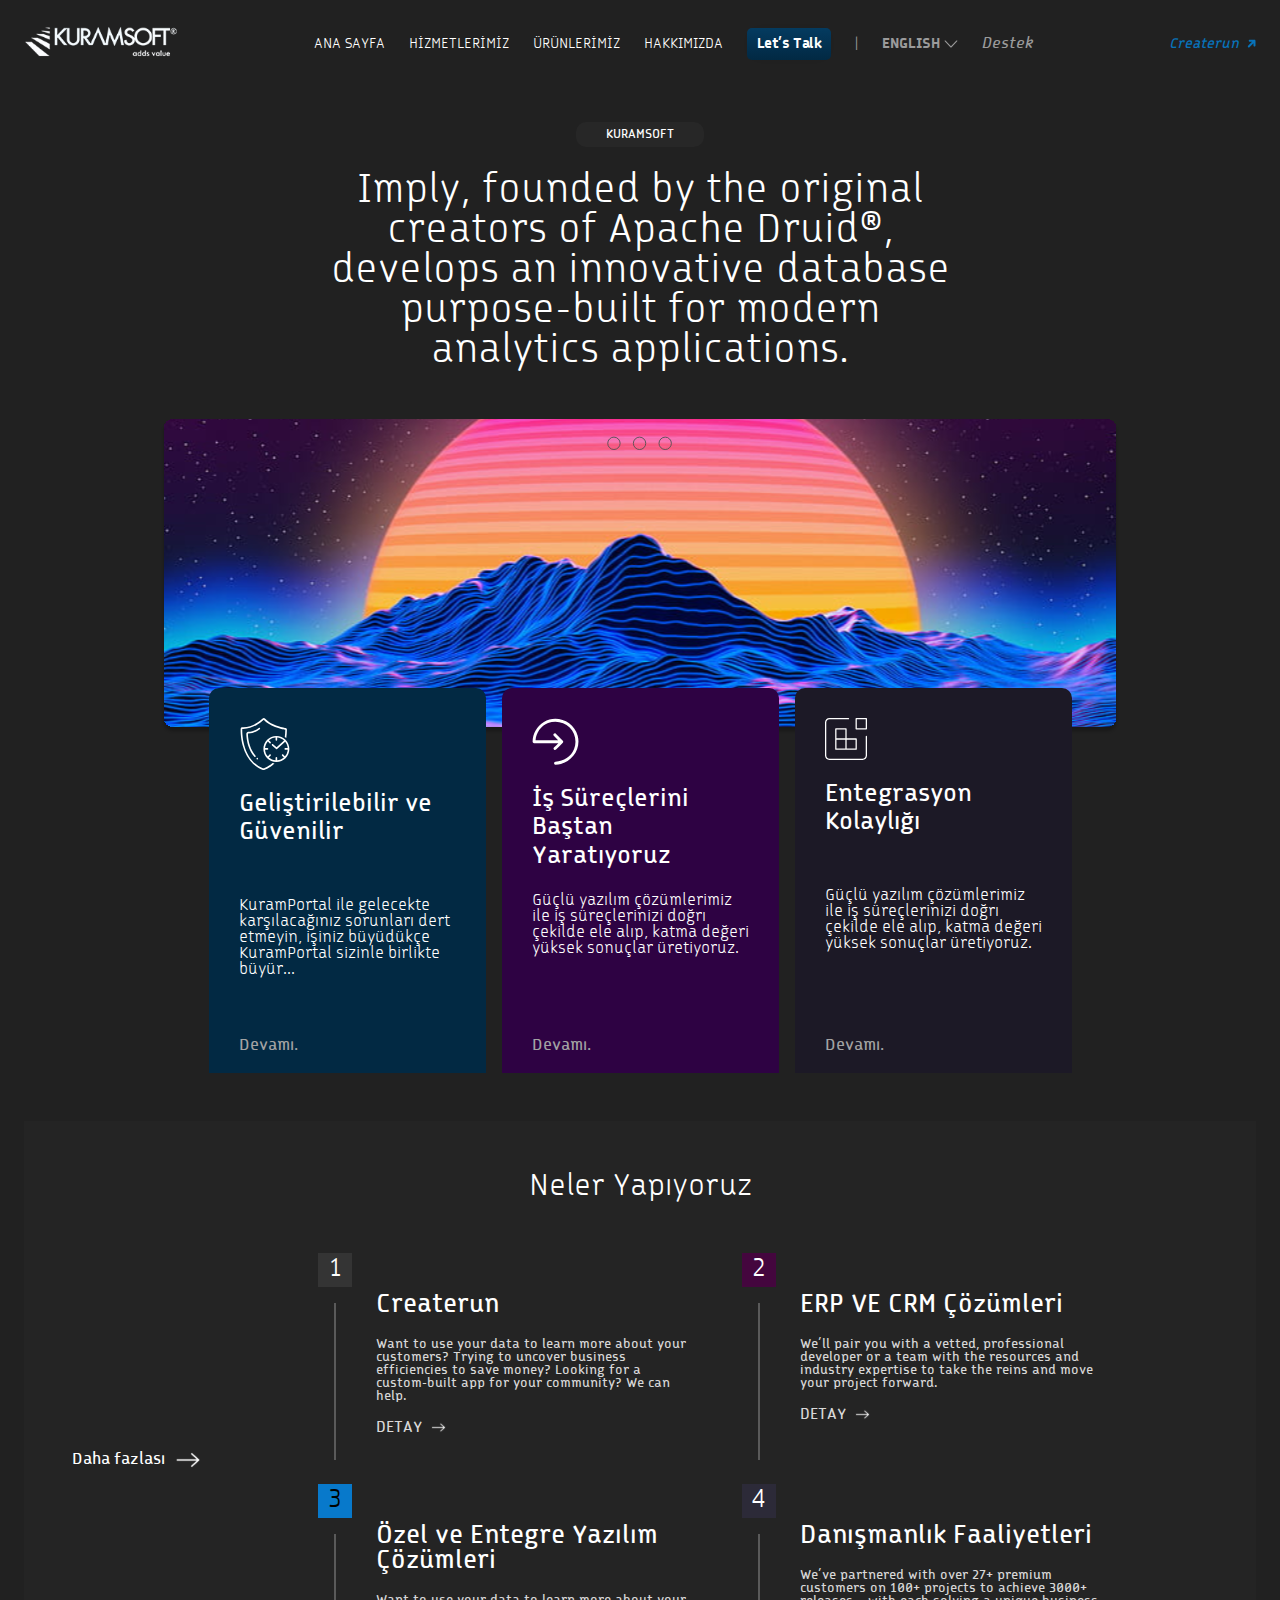
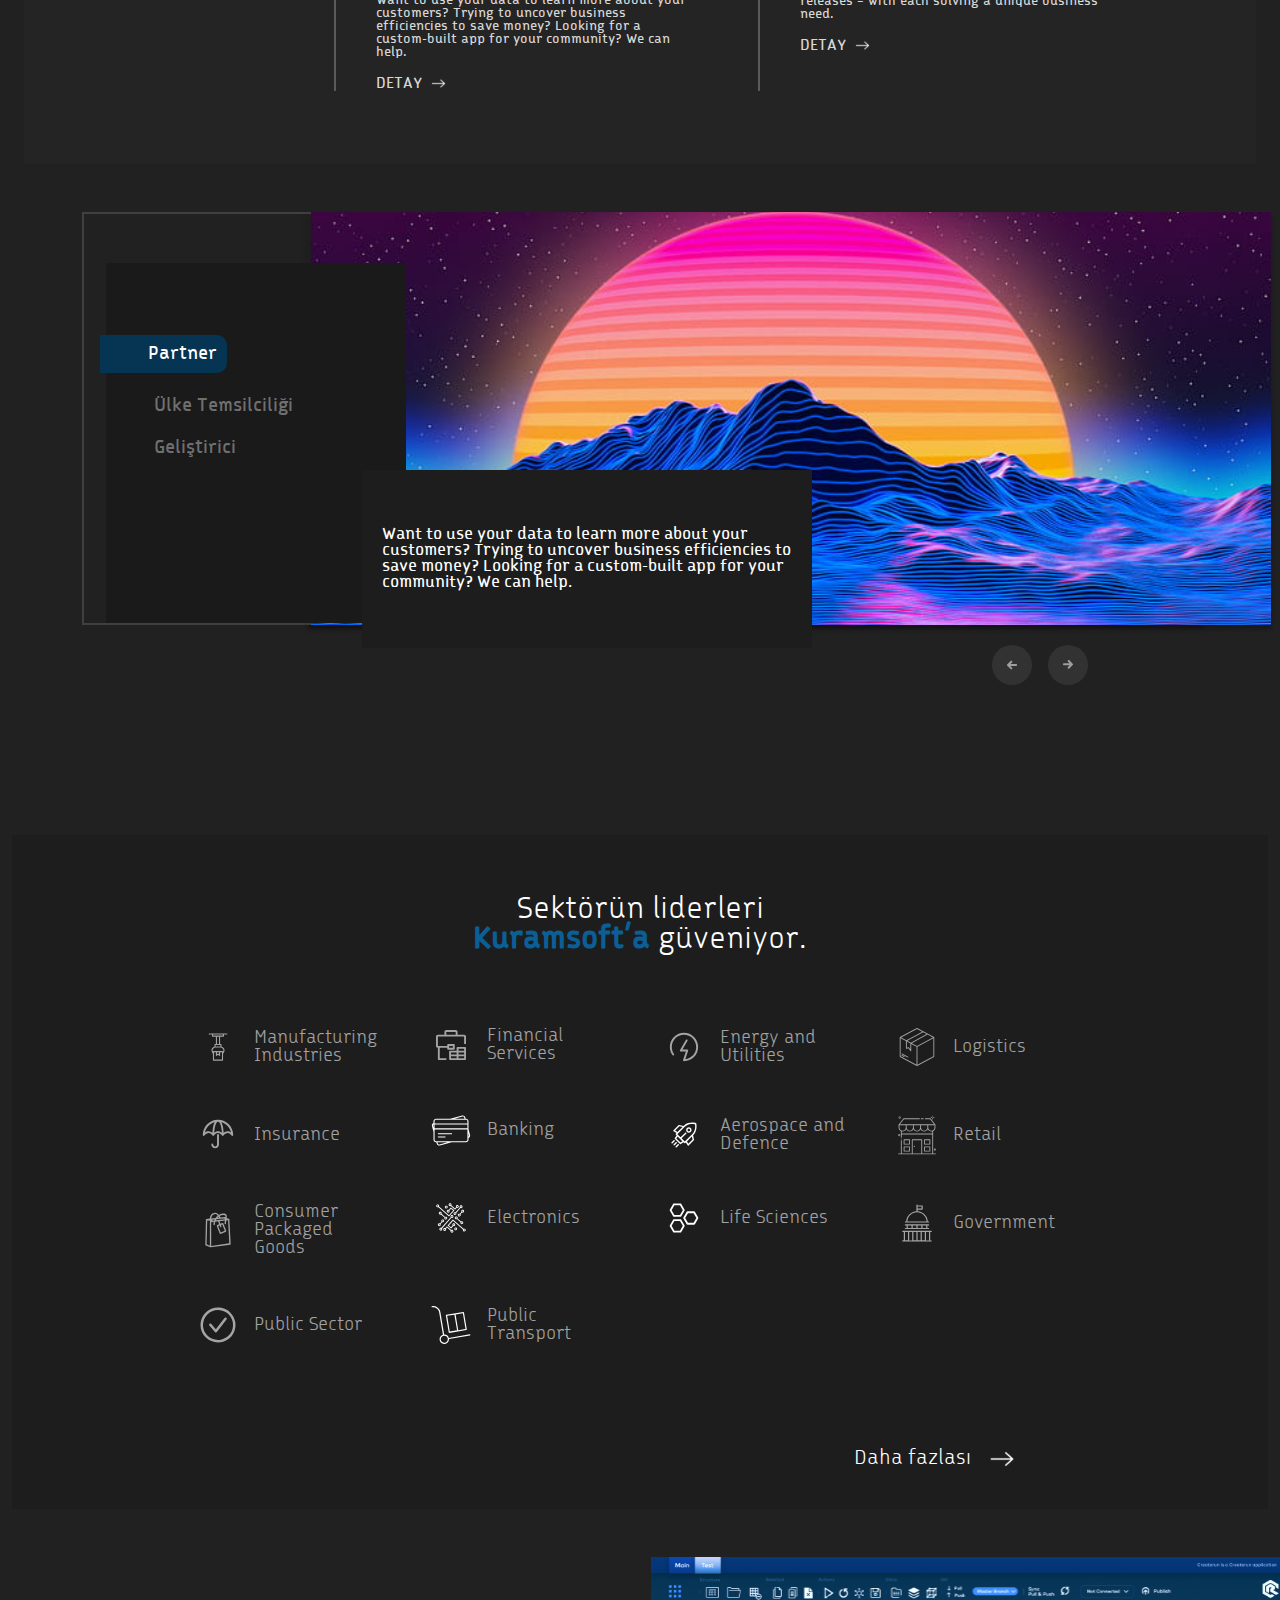
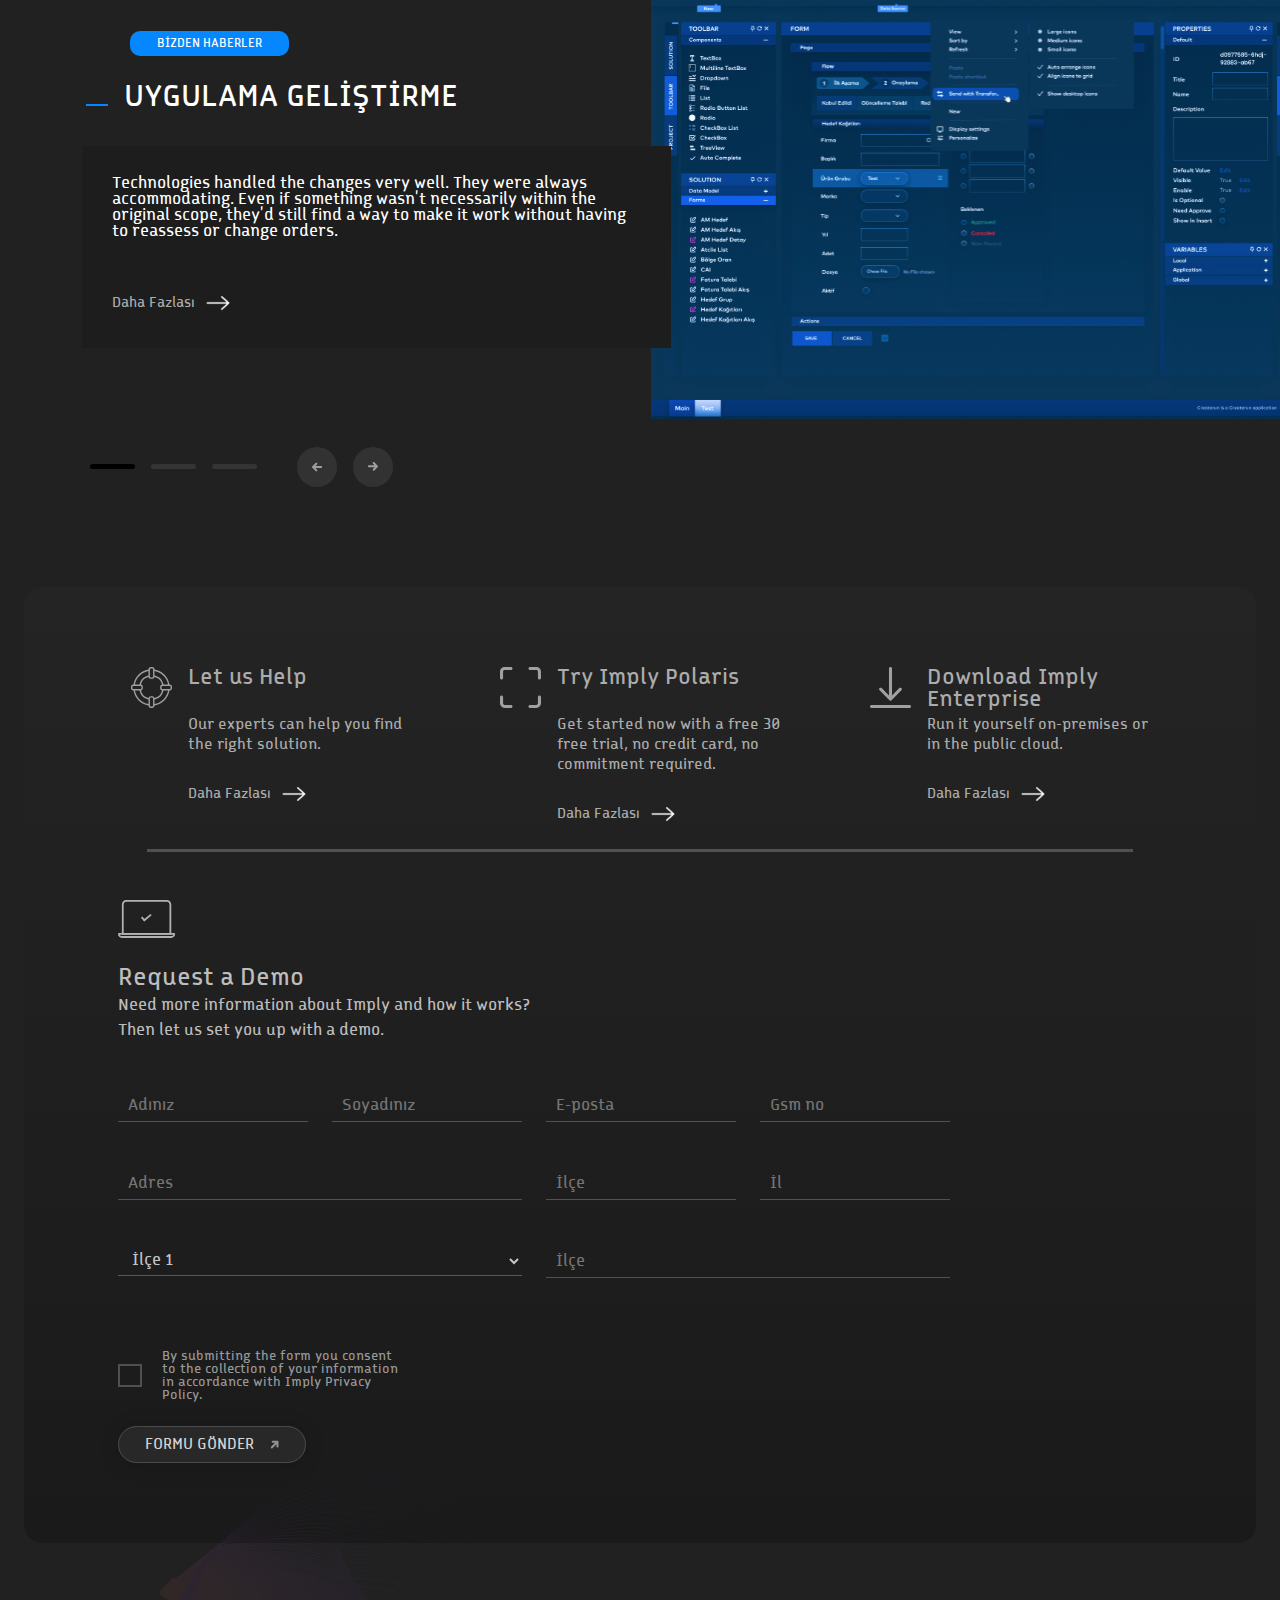
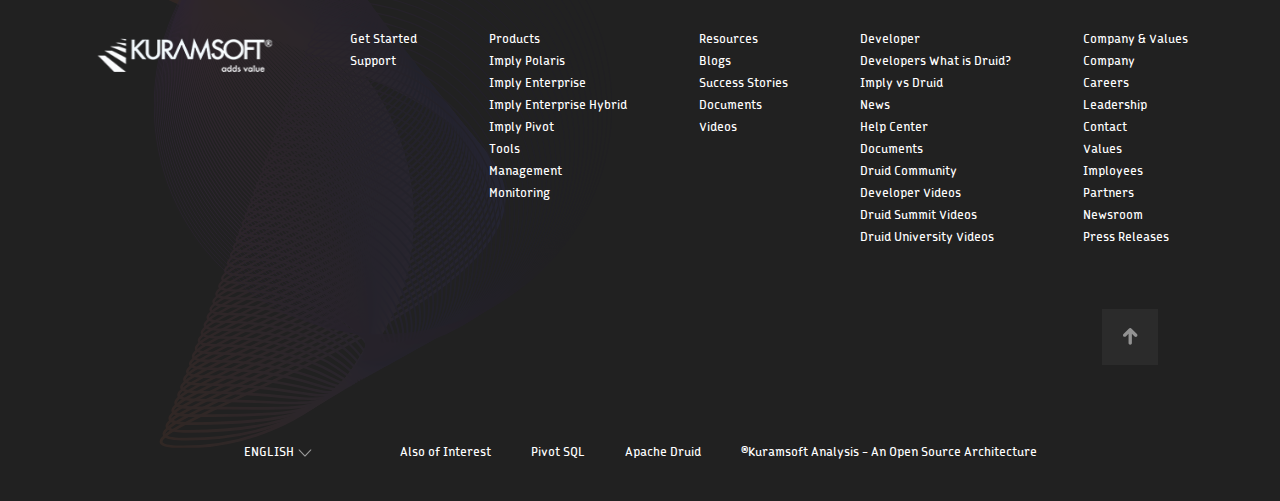
==== commit 298f140f: "extra fixes" ====
--- a/index.html
+++ b/index.html
@@ -885,25 +885,6 @@
                       <option value="2">İlçe 2</option>
                       <option value="3">İlçe 3</option>
                     </select>
-                    <div
-                      class="icon"
-                      style="position: absolute; right: 4px; top: 27.6px"
-                    >
-                      <svg
-                        width="9"
-                        height="11"
-                        viewBox="0 0 9 11"
-                        fill="none"
-                        xmlns="http://www.w3.org/2000/svg"
-                      >
-                        <path
-                          fill-rule="evenodd"
-                          clip-rule="evenodd"
-                          d="M8.40986 4.99949C8.01667 4.60645 7.37997 4.60645 6.98692 4.99949L5.35873 6.62784V1.0064C5.35873 0.450118 4.90786 0 4.35232 0C3.79679 0 3.34592 0.450118 3.34592 1.0064L3.34592 6.62769L1.71772 4.99934C1.32453 4.6063 0.687827 4.6063 0.294783 4.99934C-0.098261 5.39194 -0.098261 6.02999 0.294783 6.42228L3.63972 9.76723C3.73294 9.86029 3.84498 9.93484 3.96982 9.98664C3.97464 9.98875 3.97991 9.98935 3.98533 9.99146C4.09963 10.0365 4.22221 10.0633 4.35232 10.0633C4.48243 10.0633 4.60517 10.0365 4.71931 9.99161C4.72459 9.9895 4.7294 9.9889 4.73468 9.98679C4.85891 9.93589 4.97095 9.86135 5.06492 9.76738L8.40986 6.42244C8.80306 6.02999 8.80306 5.39269 8.40986 4.99949V4.99949Z"
-                          fill="#8C8C8C"
-                        />
-                      </svg>
-                    </div>
                   </div>
                 </div>
                 <div>
@@ -929,30 +910,17 @@
                   </div>
                   <div class="position-relative">
                     <input type="text" placeholder="İlçe" style="width: 100%" />
-                    <div
-                      class="icon"
-                      style="position: absolute; right: 5px; top: 25px"
-                    >
-                      <svg
-                        width="9"
-                        height="11"
-                        viewBox="0 0 9 11"
-                        fill="none"
-                        xmlns="http://www.w3.org/2000/svg"
-                      >
-                        <path
-                          fill-rule="evenodd"
-                          clip-rule="evenodd"
-                          d="M8.40986 4.99949C8.01667 4.60645 7.37997 4.60645 6.98692 4.99949L5.35873 6.62784V1.0064C5.35873 0.450118 4.90786 0 4.35232 0C3.79679 0 3.34592 0.450118 3.34592 1.0064L3.34592 6.62769L1.71772 4.99934C1.32453 4.6063 0.687827 4.6063 0.294783 4.99934C-0.098261 5.39194 -0.098261 6.02999 0.294783 6.42228L3.63972 9.76723C3.73294 9.86029 3.84498 9.93484 3.96982 9.98664C3.97464 9.98875 3.97991 9.98935 3.98533 9.99146C4.09963 10.0365 4.22221 10.0633 4.35232 10.0633C4.48243 10.0633 4.60517 10.0365 4.71931 9.99161C4.72459 9.9895 4.7294 9.9889 4.73468 9.98679C4.85891 9.93589 4.97095 9.86135 5.06492 9.76738L8.40986 6.42244C8.80306 6.02999 8.80306 5.39269 8.40986 4.99949V4.99949Z"
-                          fill="#8C8C8C"
-                        />
-                      </svg>
-                    </div>
                   </div>
                 </div>
               </div>
               <div class="d-flex gap-3 align-items-center mt-5">
-                <img src="./assets/svgs/tick.svg" />
+                <img
+                  src="./assets/svgs/tick.svg"
+                  class="ticked"
+                  style="display: none"
+                />
+                <div class="tick_form"></div>
+                <input type="checkbox" class="form_checkbox d-none" />
                 <p style="color: #999999; font-size: 13px">
                   By submitting the form you consent to the collection of your
                   information in accordance with Imply Privacy Policy.
--- a/assets/css/index.css
+++ b/assets/css/index.css
@@ -367,7 +367,8 @@
 
 .block__partner_img {
   position: absolute;
-  right: 0;
+  right: -7px;
+  top: -2px;
   height: 413px;
   max-width: 70vw;
   box-shadow: 0px 4px 4px 0px #00000040;
@@ -487,6 +488,14 @@
 
 .block__news {
   color: white;
+}
+
+.tick_form {
+  width: 65px;
+  height: 23px;
+  opacity: 0.7;
+  margin-right: 4px;
+  border: 2px solid #676767;
 }
 
 .small_line {
@@ -603,6 +612,12 @@
   font-size: 15px;
   box-shadow: 0px 0px 20px 0px #00000029;
   border: 1px solid #4b4b4b;
+  transition: 0.2s;
+}
+
+.block__form_div .post_form:hover {
+  opacity: 0.5;
+  transition: 0.2s;
 }
 
 .right_button,
@@ -637,6 +652,7 @@
 
 .ilce_select select {
   padding: 2px 30px 2px 2px;
+  color: #c6c6c6;
   border: none;
   -moz-appearance: none;
   -webkit-appearance: none;
--- a/assets/css/header_footer.css
+++ b/assets/css/header_footer.css
@@ -359,6 +359,35 @@
   width: fit-content;
 }
 
+button {
+  transition: 0.2s;
+}
+
+button:hover {
+  opacity: 0.5;
+  transition: 0.2s;
+}
+
+.ilce_select {
+  background-color: transparent;
+  color: #c6c6c6;
+  border: 0;
+  border-bottom: 1px solid #575757;
+  width: 100%;
+  padding: 5px 10px;
+  margin: 23px 0;
+}
+
+.ilce_select select {
+  padding: 2px 30px 2px 2px;
+  color: #c6c6c6;
+  border: none;
+  -moz-appearance: none;
+  -webkit-appearance: none;
+  appearance: none;
+  text-indent: 0.01px;
+}
+
 @media only screen and (max-width: 767px) {
   .block__wave img {
     display: none;
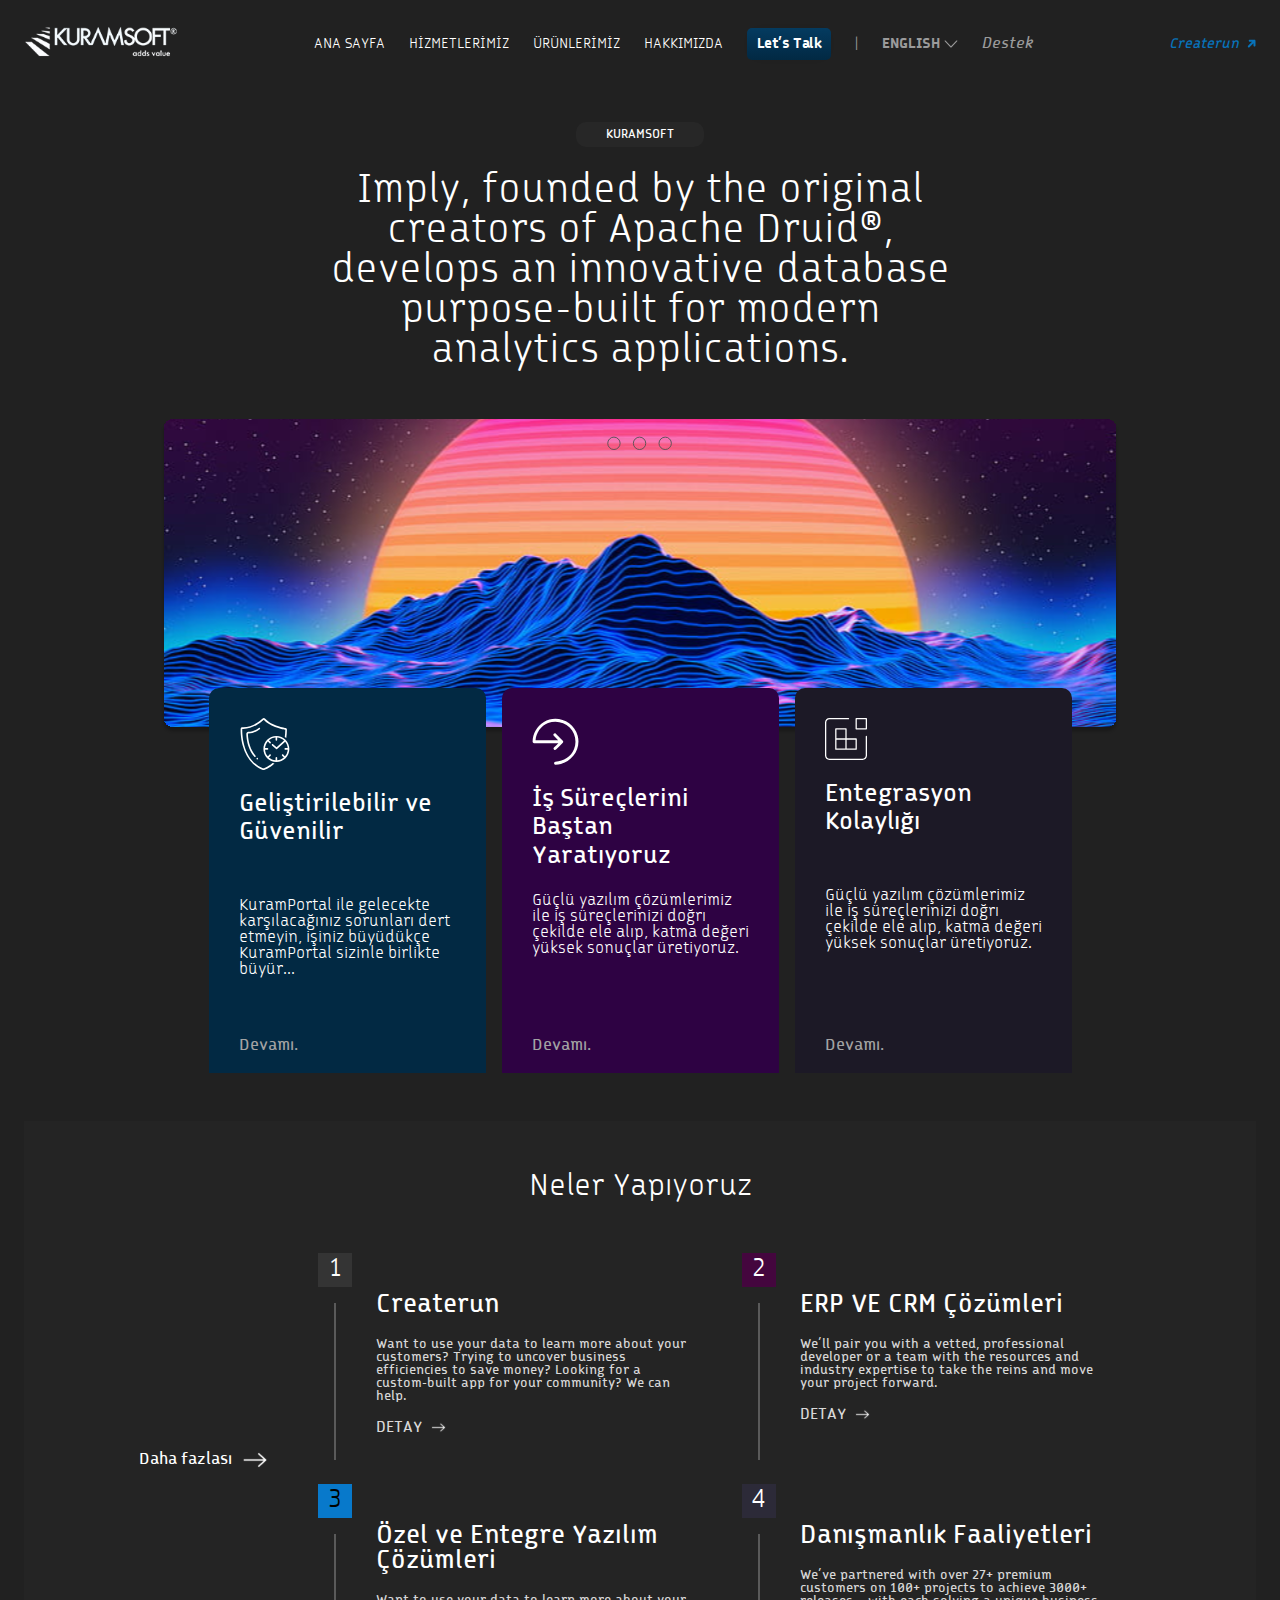
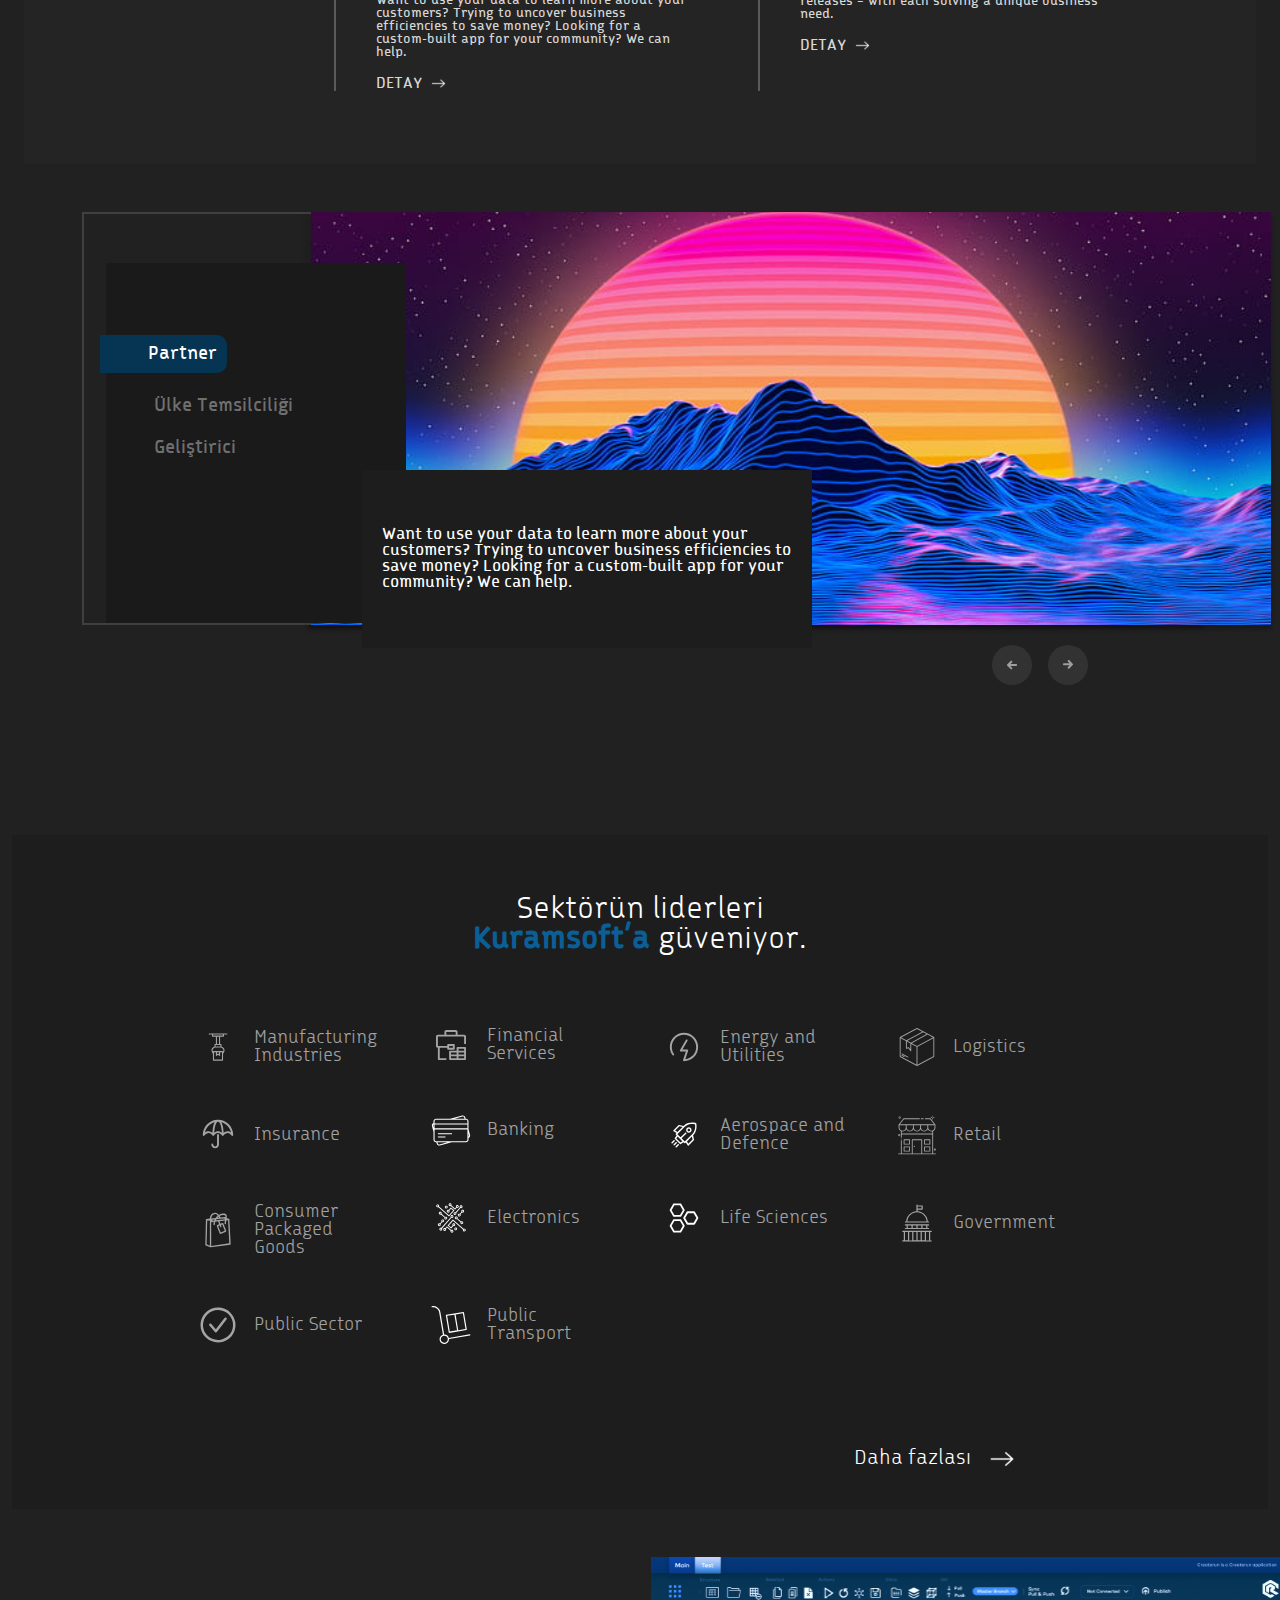
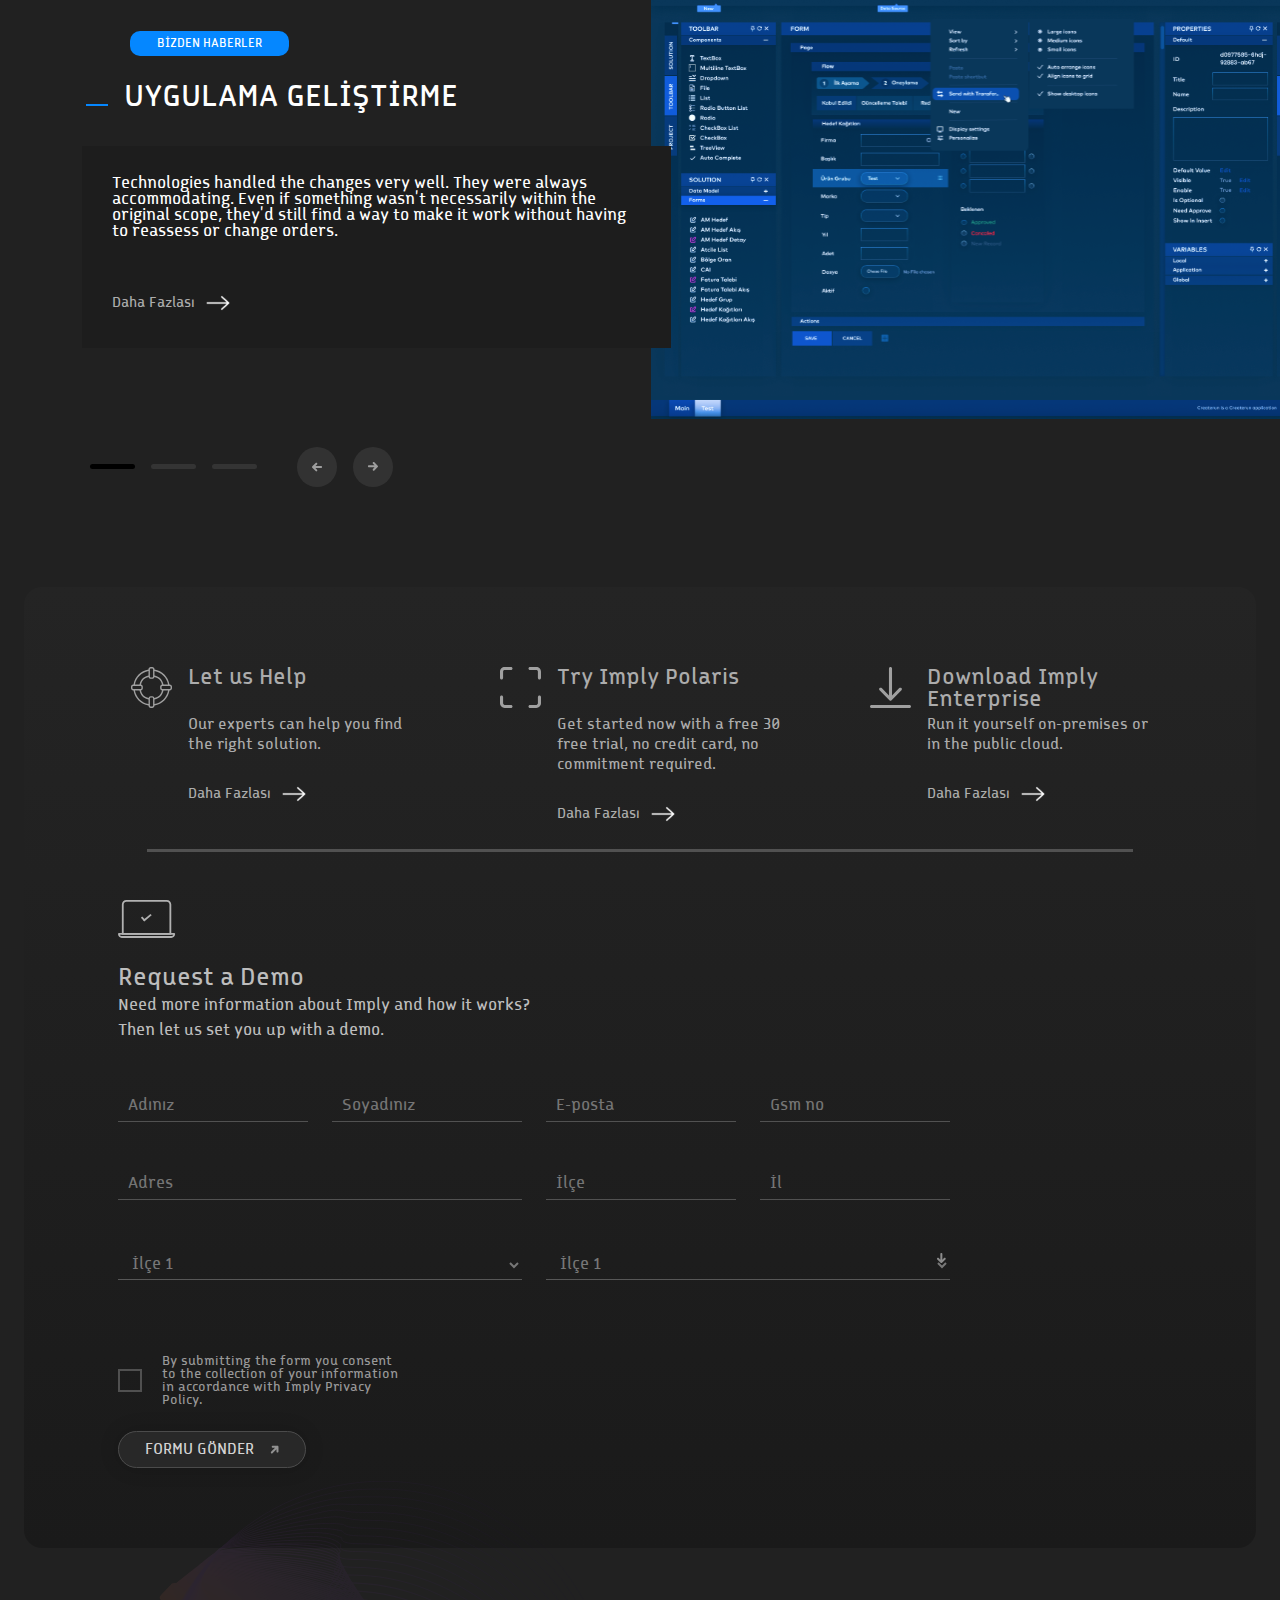
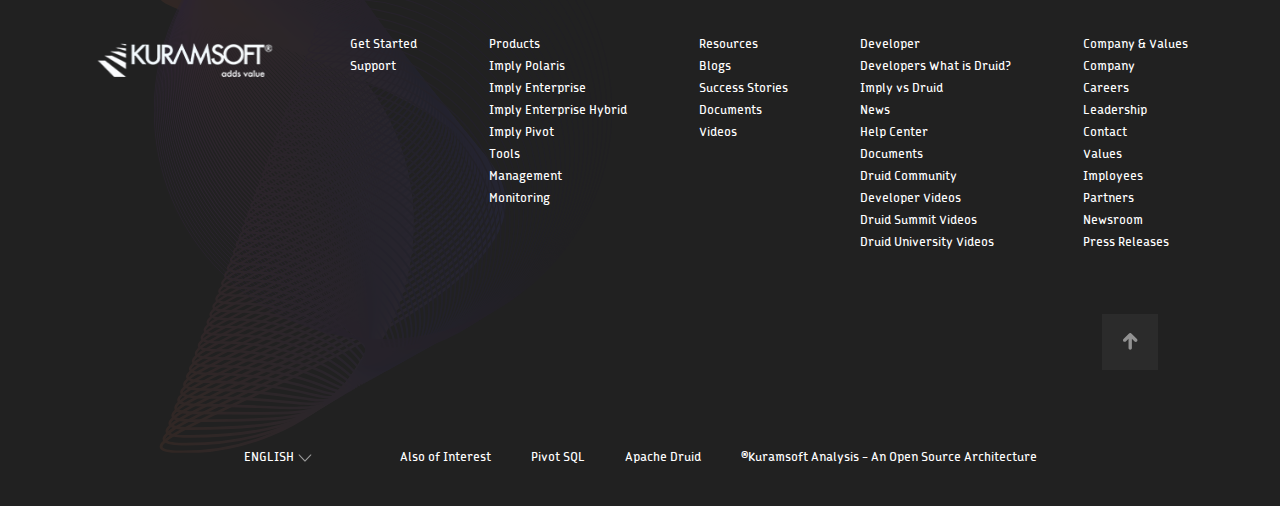
==== commit aae56685: "index.html" ====
--- a/index.html
+++ b/index.html
@@ -221,14 +221,17 @@
             >
               Neler Yapıyoruz
             </h4>
-            <div class="row align-items-center justify-content-center">
+            <div
+              class="row align-items-center justify-content-center gap-4"
+              style="width: 100%"
+            >
               <div class="col-auto d-none d-md-block">
                 <div class="d-flex align-items-center" style="cursor: pointer">
                   <p>Daha fazlası</p>
                   <img src="./assets/svgs/arrow_right.svg" class="ms-2" />
                 </div>
               </div>
-              <div class="col mt-4">
+              <div class="col-auto mt-4">
                 <div class="row gap-4 justify-content-center my-4">
                   <div class="col-auto">
                     <div class="block__neler_yapıyoruz_div row">
@@ -909,7 +912,35 @@
                     <input type="text" placeholder="İl" class="input_spread" />
                   </div>
                   <div class="position-relative">
-                    <input type="text" placeholder="İlçe" style="width: 100%" />
+                    <select class="ilce_select">
+                      <option value="1">İlçe 1</option>
+                      <option value="2">İlçe 2</option>
+                      <option value="3">İlçe 3</option>
+                    </select>
+                    <div
+                      class="select_icon"
+                      style="
+                        position: absolute;
+                        right: 4px;
+                        top: 27px;
+                        z-index: 0;
+                      "
+                    >
+                      <svg
+                        width="9"
+                        height="11"
+                        viewBox="0 0 9 11"
+                        fill="none"
+                        xmlns="http://www.w3.org/2000/svg"
+                      >
+                        <path
+                          fill-rule="evenodd"
+                          clip-rule="evenodd"
+                          d="M8.40986 4.99949C8.01667 4.60645 7.37997 4.60645 6.98692 4.99949L5.35873 6.62784V1.0064C5.35873 0.450118 4.90786 0 4.35232 0C3.79679 0 3.34592 0.450118 3.34592 1.0064L3.34592 6.62769L1.71772 4.99934C1.32453 4.6063 0.687827 4.6063 0.294783 4.99934C-0.098261 5.39194 -0.098261 6.02999 0.294783 6.42228L3.63972 9.76723C3.73294 9.86029 3.84498 9.93484 3.96982 9.98664C3.97464 9.98875 3.97991 9.98935 3.98533 9.99146C4.09963 10.0365 4.22221 10.0633 4.35232 10.0633C4.48243 10.0633 4.60517 10.0365 4.71931 9.99161C4.72459 9.9895 4.7294 9.9889 4.73468 9.98679C4.85891 9.93589 4.97095 9.86135 5.06492 9.76738L8.40986 6.42244C8.80306 6.02999 8.80306 5.39269 8.40986 4.99949V4.99949Z"
+                          fill="#8C8C8C"
+                        />
+                      </svg>
+                    </div>
                   </div>
                 </div>
               </div>
--- a/assets/css/index.css
+++ b/assets/css/index.css
@@ -640,26 +640,6 @@
   max-width: 78vw;
 }
 
-.ilce_select {
-  background-color: transparent;
-  color: #c6c6c6;
-  border: 0;
-  border-bottom: 1px solid #575757;
-  width: 100%;
-  padding: 5px 10px;
-  margin: 23px 0;
-}
-
-.ilce_select select {
-  padding: 2px 30px 2px 2px;
-  color: #c6c6c6;
-  border: none;
-  -moz-appearance: none;
-  -webkit-appearance: none;
-  appearance: none;
-  text-indent: 0.01px;
-}
-
 @media only screen and (max-width: 952px) {
   .last_2_items {
     justify-content: center;
--- a/assets/css/header_footer.css
+++ b/assets/css/header_footer.css
@@ -370,17 +370,21 @@
 
 .ilce_select {
   background-color: transparent;
-  color: #c6c6c6;
+  color: #777777;
   border: 0;
   border-bottom: 1px solid #575757;
   width: 100%;
   padding: 5px 10px;
-  margin: 23px 0;
+  margin: 27px 0;
+  z-index: 10000 !important;
+}
+
+.ilce_select:focus {
+  outline: 0;
 }
 
 .ilce_select select {
   padding: 2px 30px 2px 2px;
-  color: #c6c6c6;
   border: none;
   -moz-appearance: none;
   -webkit-appearance: none;
@@ -388,6 +392,12 @@
   text-indent: 0.01px;
 }
 
+select option {
+  border: 1px solid #212121;
+  color: #c6c6c6;
+  background: #212121;
+}
+
 @media only screen and (max-width: 767px) {
   .block__wave img {
     display: none;
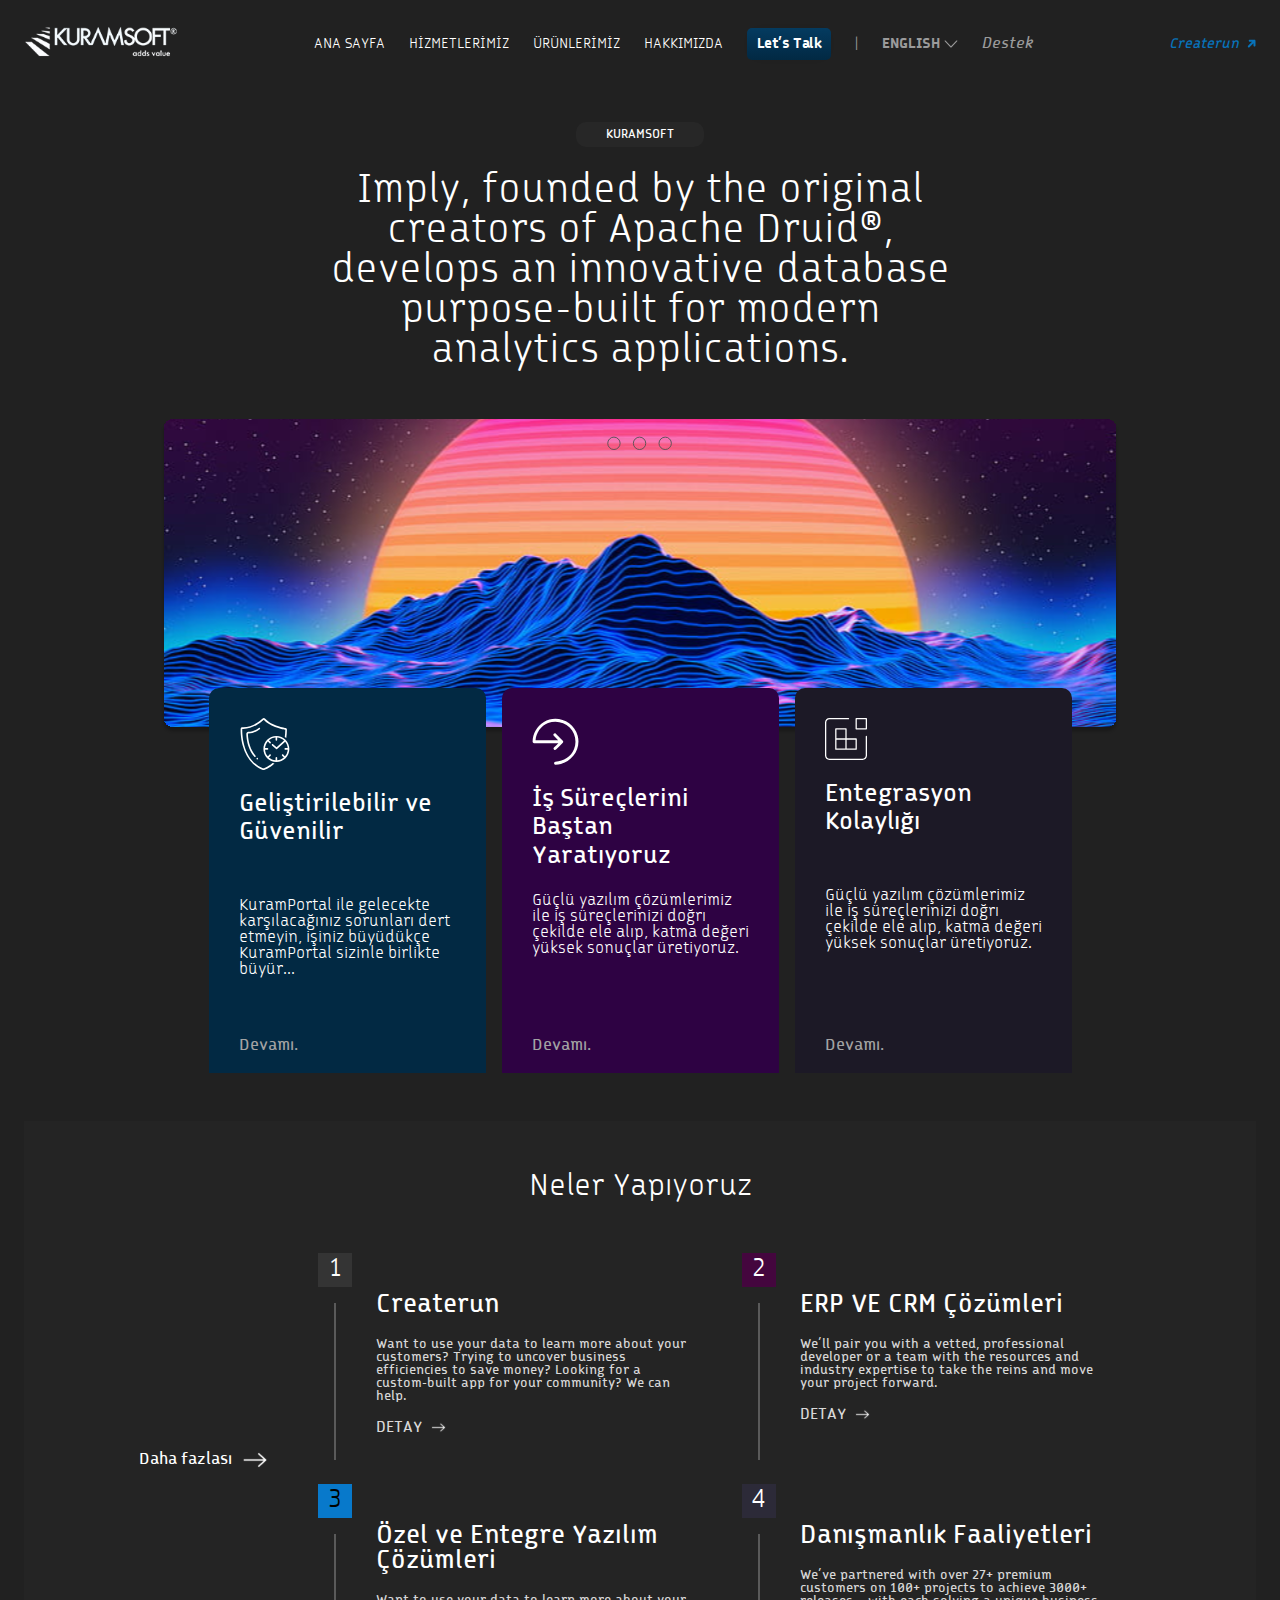
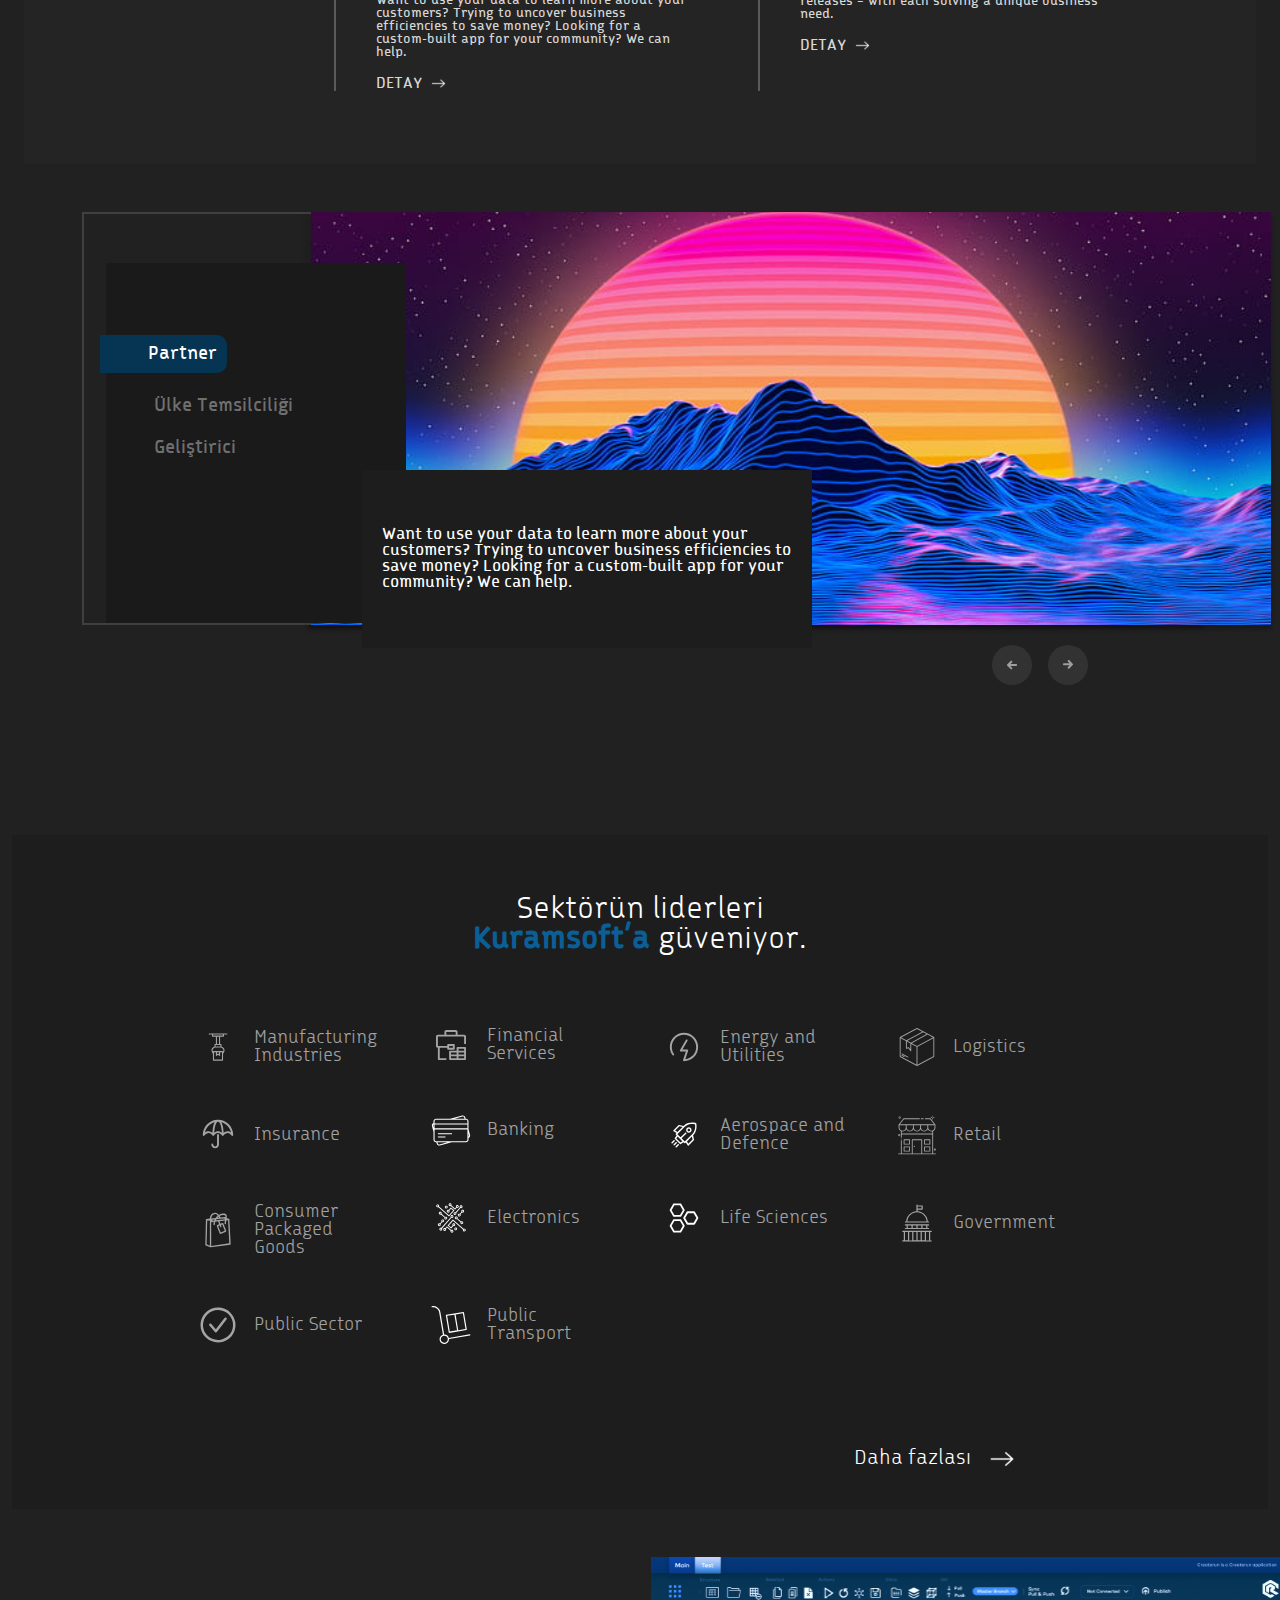
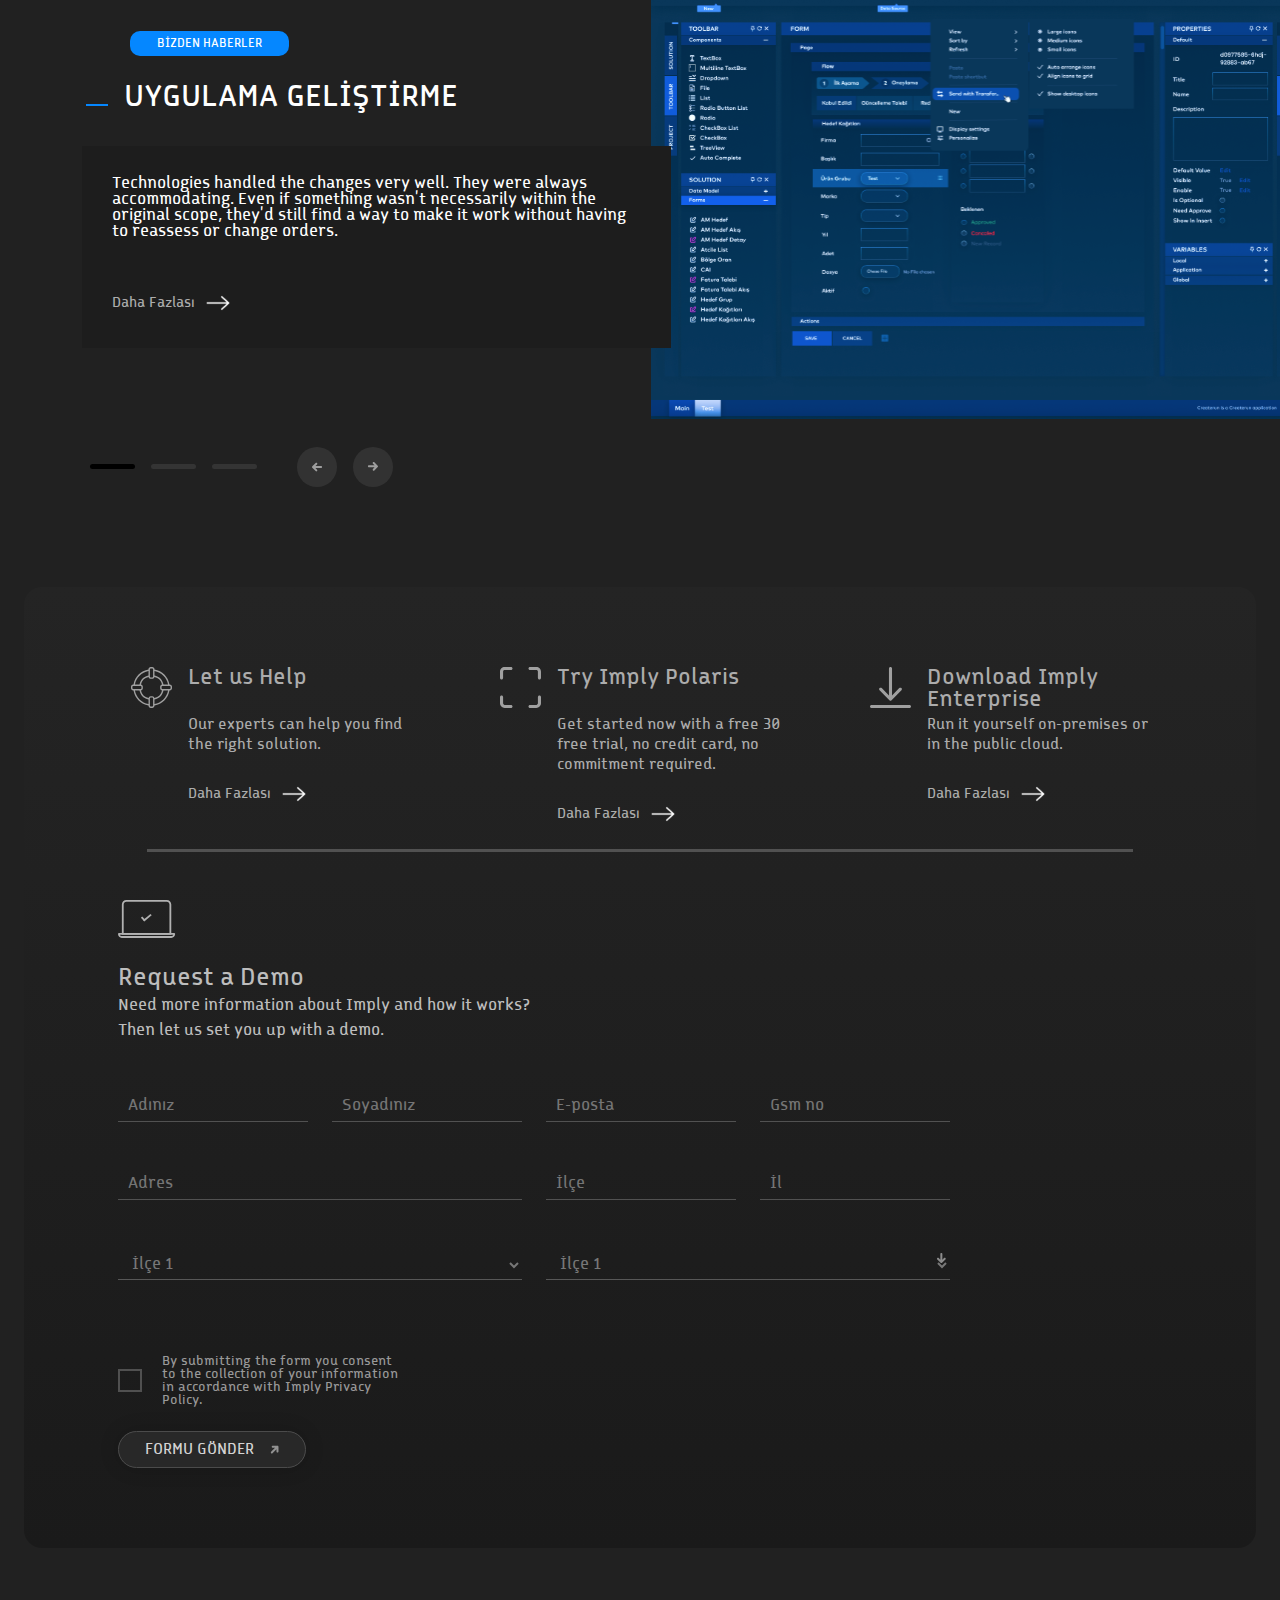
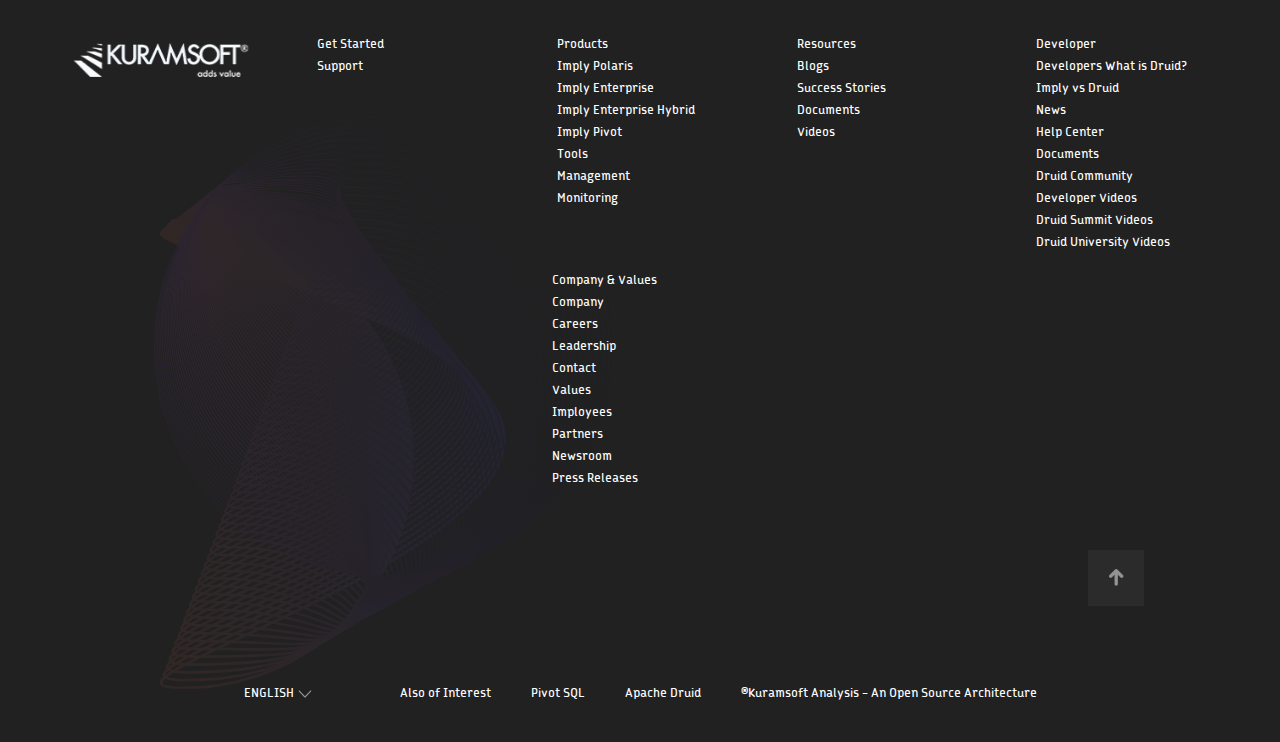
==== commit 685a6ad1: "index.html" ====
--- a/index.html
+++ b/index.html
@@ -986,26 +986,26 @@
     </div>
 
     <footer class="footer_div">
-      <div class="contanier">
+      <div class="contanier mx-0 mx-lg-5">
         <img src="./assets/svgs/weird_design.svg" class="weird_icon" />
-        <div class="row justify-content-center gap-5">
+        <div class="row justify-content-around">
           <div class="col-auto">
             <a
-              href="./index.html"
+              href="../index.html"
               style="z-index: 99999999 !important; position: relative"
             >
               <img
-                src="./assets/svgs/kuram_icon.svg"
+                src="../assets/svgs/kuram_icon.svg"
                 style="height: 84px; width: 186px"
             /></a>
           </div>
-          <div class="col-auto">
+          <div class="col-auto" style="width: 200px">
             <div class="mt-3">
               <p>Get Started</p>
               <p>Support</p>
             </div>
           </div>
-          <div class="col-auto">
+          <div class="col-auto" style="width: 200px">
             <div class="mt-3">
               <p>Products</p>
               <p>Imply Polaris</p>
@@ -1017,7 +1017,7 @@
               <p>Monitoring</p>
             </div>
           </div>
-          <div class="col-auto">
+          <div class="col-auto" style="width: 200px">
             <div class="mt-3">
               <p>Resources</p>
               <p>Blogs</p>
@@ -1026,7 +1026,8 @@
               <p>Videos</p>
             </div>
           </div>
-          <div class="col-auto">
+
+          <div class="col-auto" style="width: 200px">
             <div class="mt-3">
               <p>Developer</p>
               <p>Developers What is Druid?</p>
@@ -1040,7 +1041,7 @@
               <p>Druid University Videos</p>
             </div>
           </div>
-          <div class="col-auto">
+          <div class="col-auto" style="width: 200px">
             <div class="mt-3">
               <p>Company & Values</p>
               <p>Company</p>
@@ -1055,7 +1056,7 @@
             </div>
           </div>
         </div>
-        <div class="container">
+        <div class="mx-5">
           <div class="up_button" style="margin-top: 60px">
             <svg
               width="15"
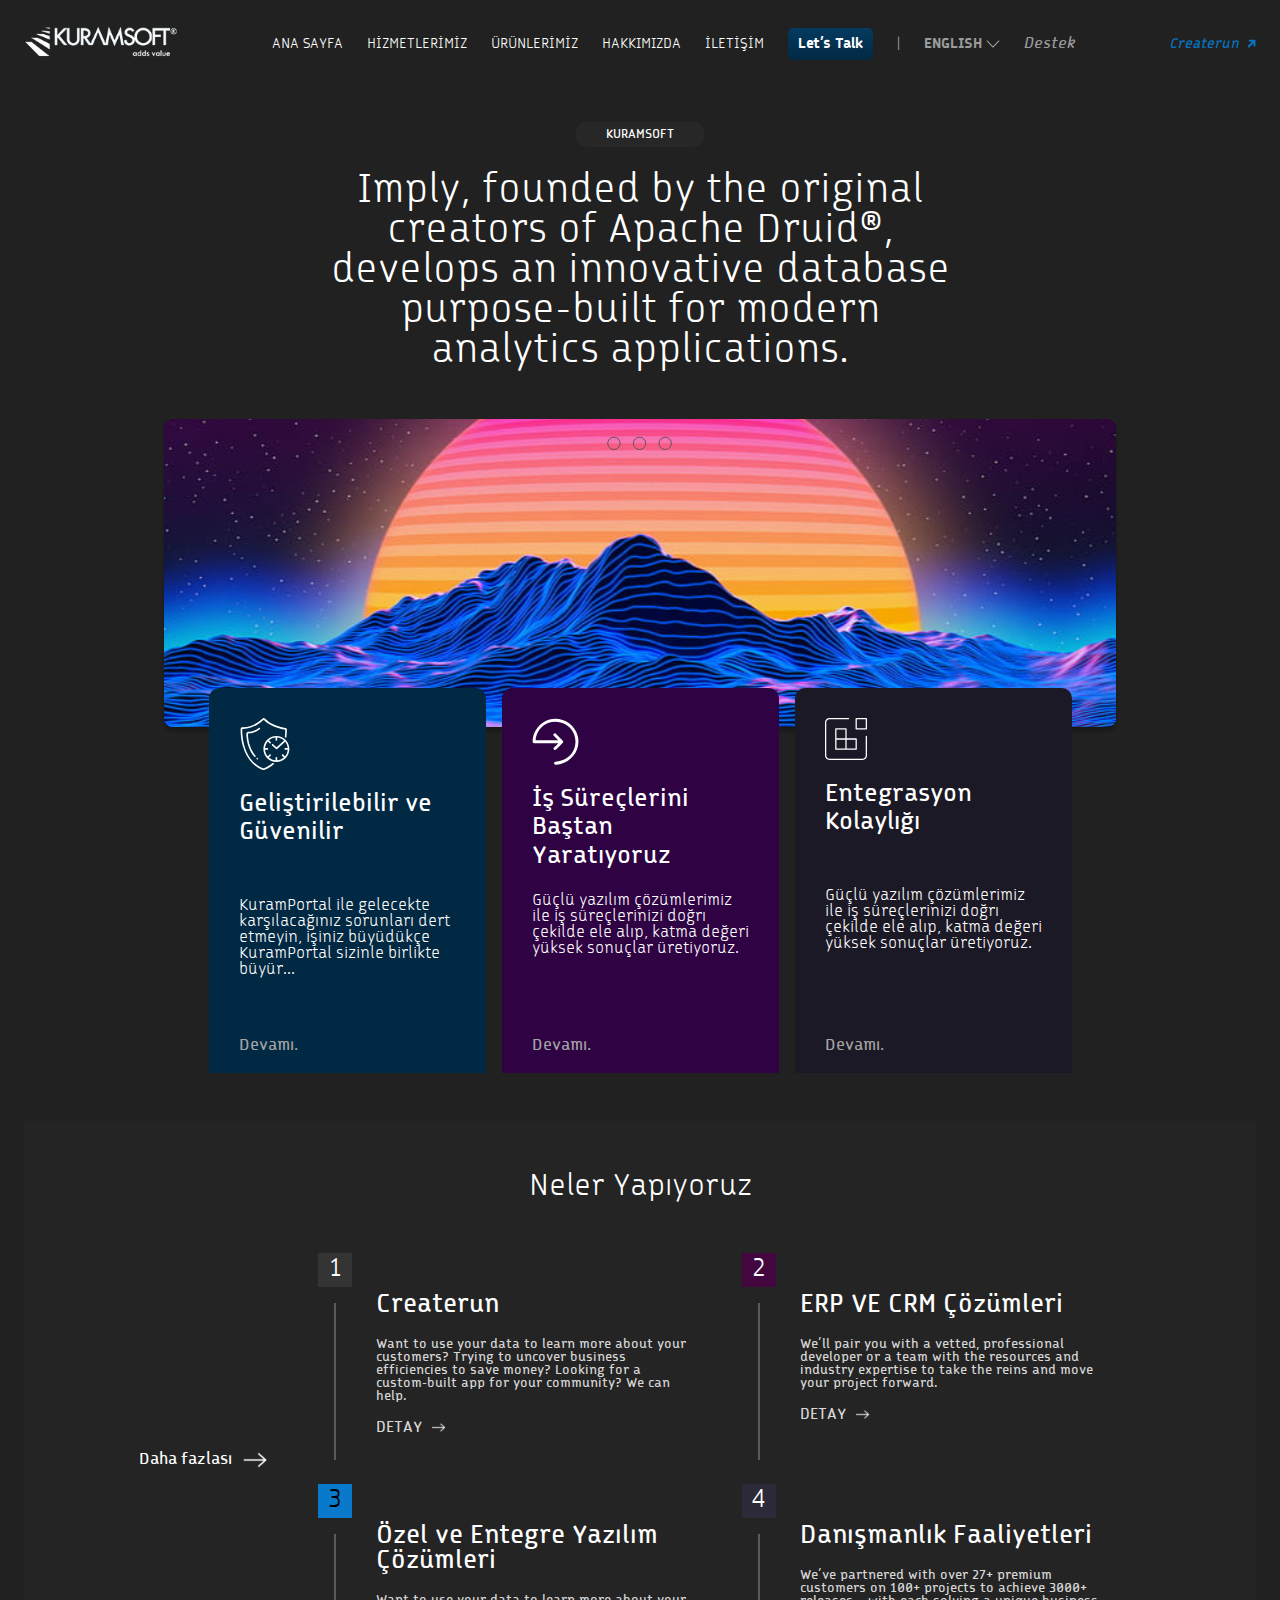
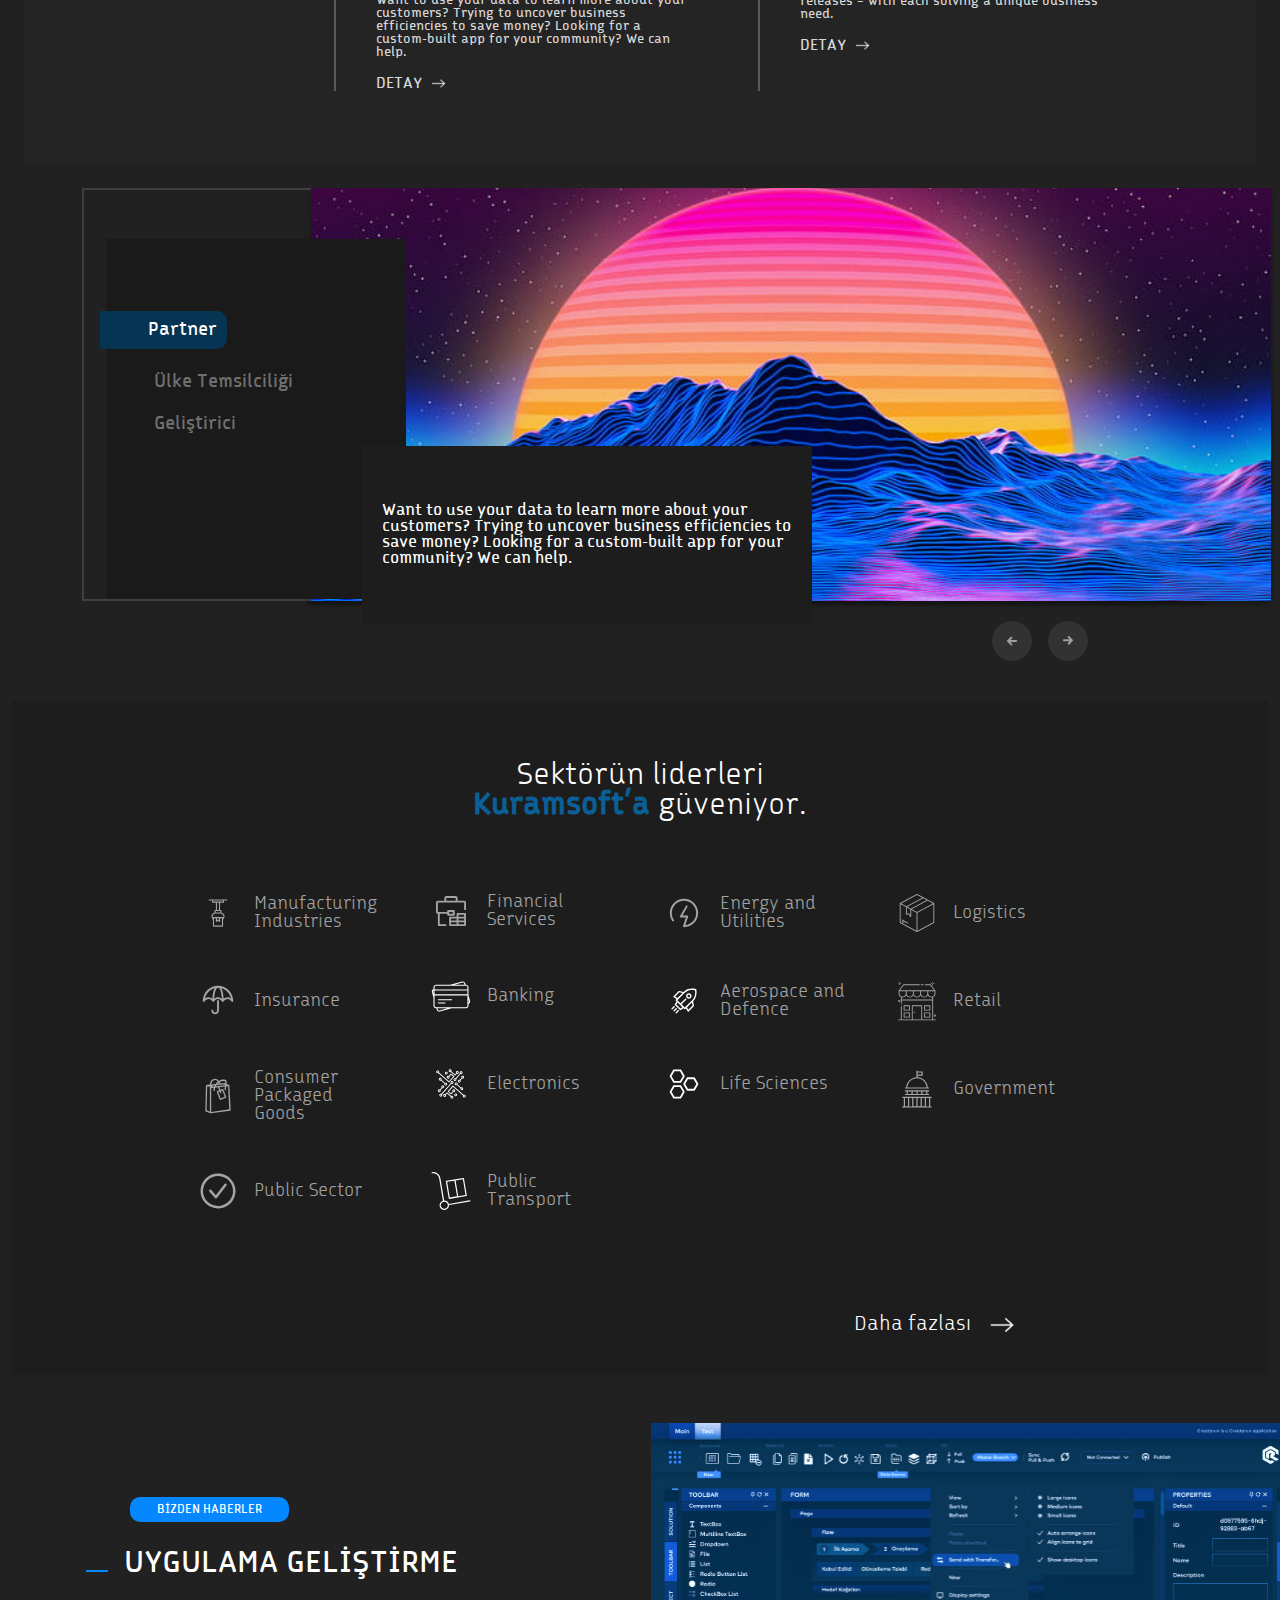
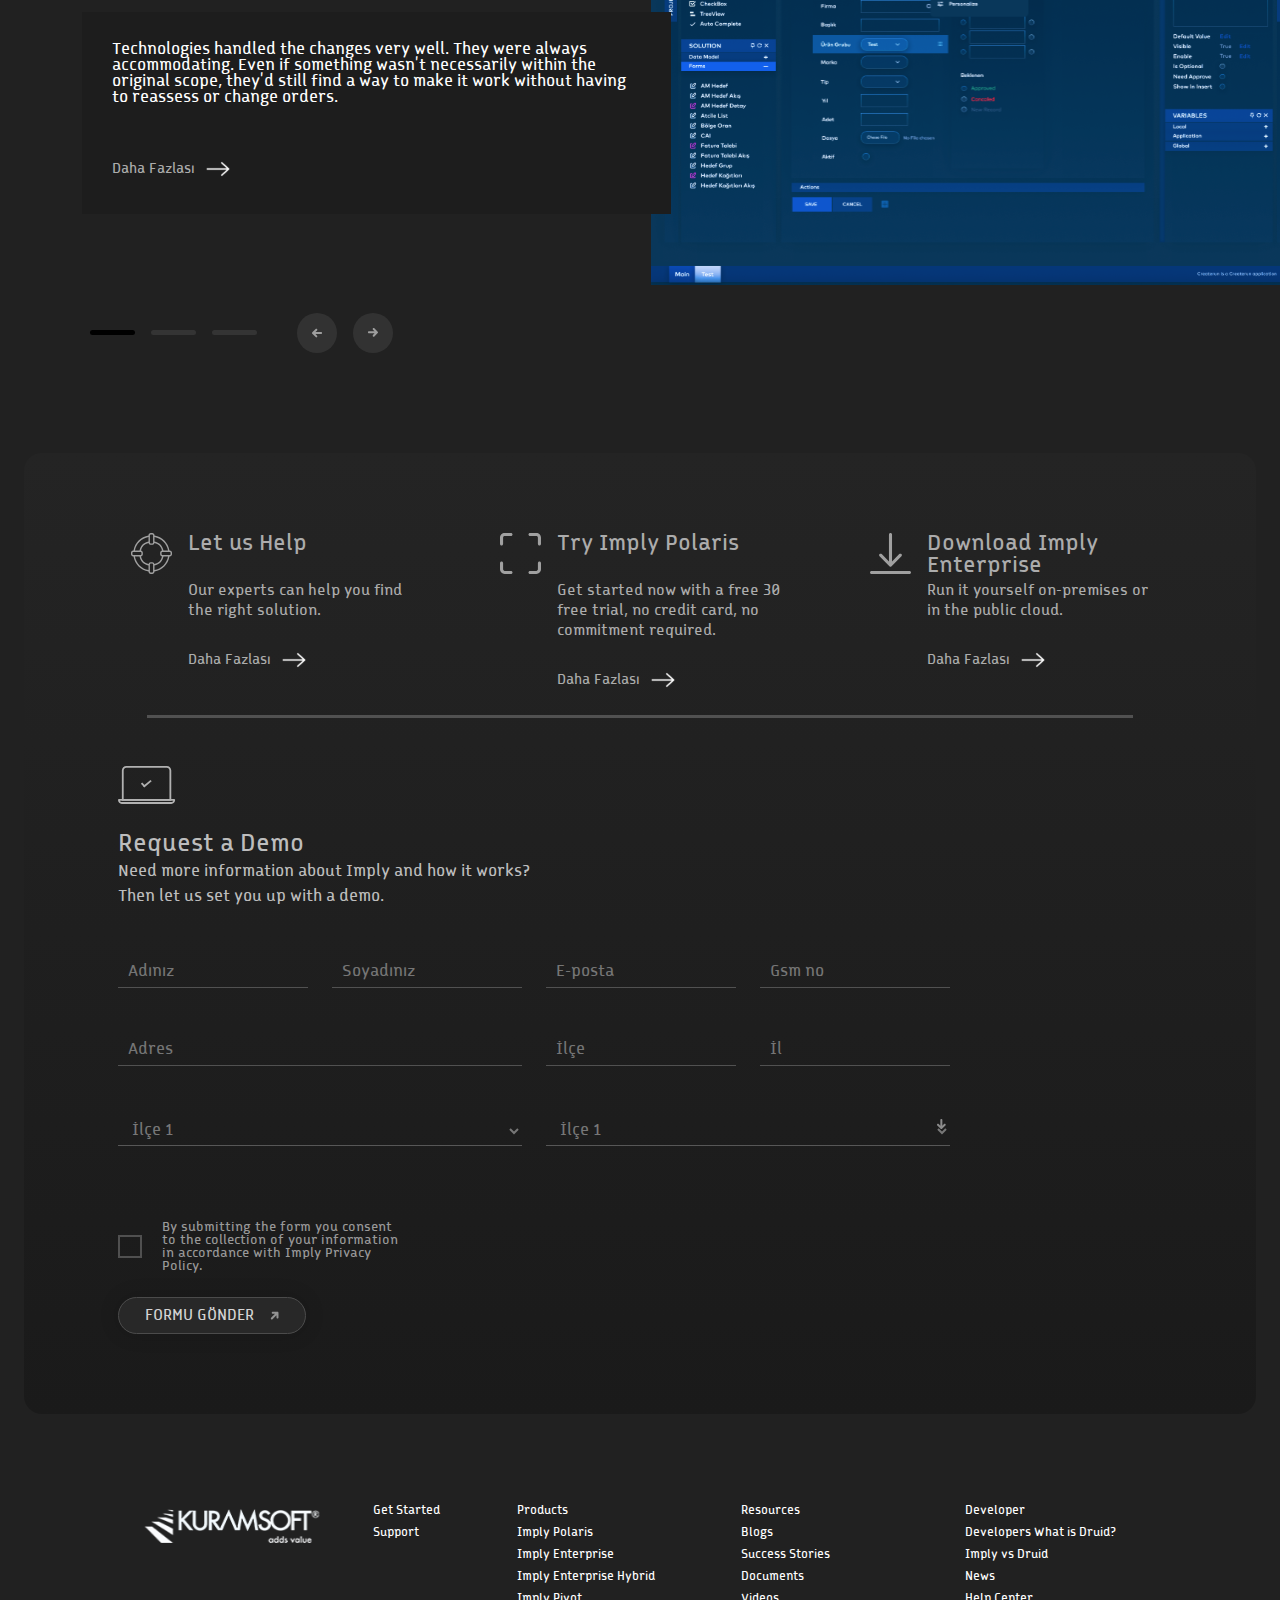
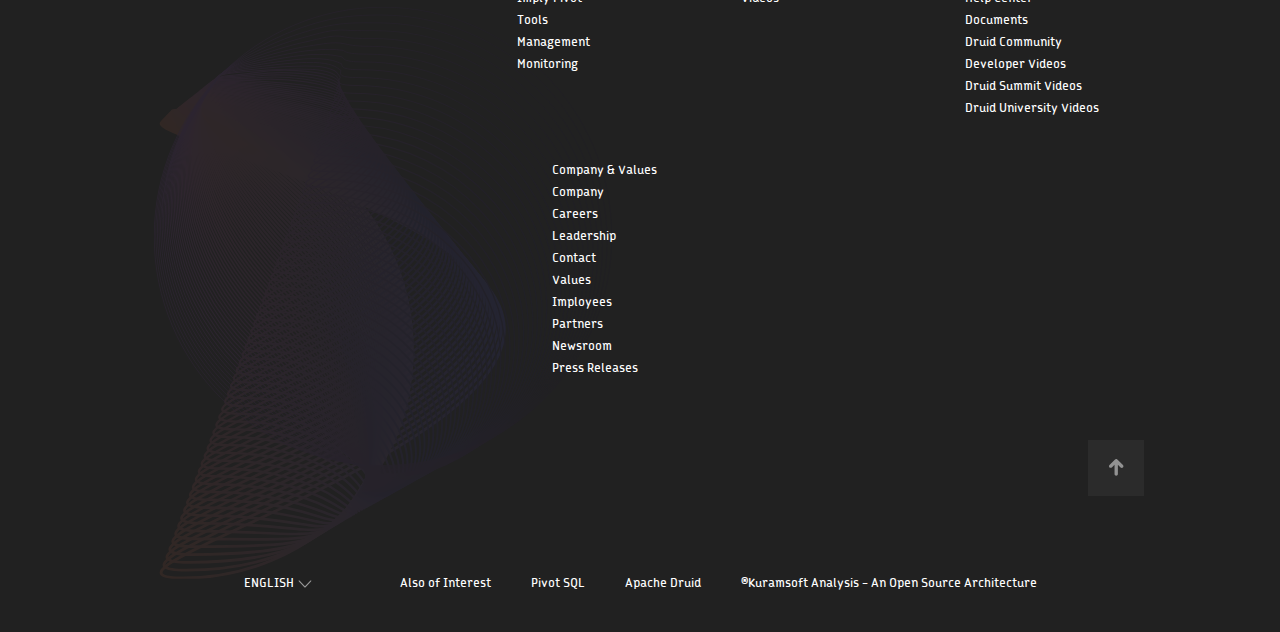
==== commit 20b21f34: "index.html" ====
--- a/index.html
+++ b/index.html
@@ -28,7 +28,10 @@
               <a href="./pages/landing.html" class="ms-4">HİZMETLERİMİZ</a>
               <a href="./pages/urunlerimiz.html" class="ms-4">ÜRÜNLERİMİZ</a>
               <a href="./pages/hakkimizda.html" class="ms-4">HAKKIMIZDA</a>
-              <button class="top_header__lets_talk ms-4">Let’s Talk</button>
+              <a href="./pages/iletisim.html" class="ms-4">İLETİŞİM</a>
+              <a href="./pages/lets_talk.html">
+                <button class="top_header__lets_talk ms-4">Let’s Talk</button>
+              </a>
               <p class="ms-4" style="color: #9b9b9b">|</p>
               <div
                 class="d-flex align-items-center ms-4 position-relative"
@@ -117,7 +120,12 @@
         <div class="py-3">
           <a href="./pages/hakkimizda.html">HAKKIMIZDA</a>
         </div>
-        <button class="top_header__lets_talk my-3">Let’s Talk</button>
+        <div class="py-3">
+          <a href="./pages/iletisim.html">İLETİŞİM</a>
+        </div>
+        <a href="./pages/lets_talk.html">
+          <button class="top_header__lets_talk my-3">Let’s Talk</button>
+        </a>
         <div
           class="d-flex align-items-center my-3"
           onclick="languages_open_3()"
@@ -358,7 +366,7 @@
         </div>
       </div>
 
-      <div class="container my-5">
+      <div class="container my-4">
         <div class="block__partner d-none d-lg-block">
           <div class="block__partner_img">
             <img
@@ -431,68 +439,41 @@
             </svg>
           </div>
         </div>
-        <div class="block__partner_small d-block d-lg-none">
+        <div class="block__partner_small d-inline-block d-lg-none">
           <div class="row justify-content-center">
-            <div class="div-1 pt-5">
-              <div class="mt-4 ps-5 active" id="partner1">Partner</div>
-              <div class="mt-4 ps-5" id="temsilci1">Ülke Temsilciliği</div>
-              <div class="mt-4 ps-5" id="gelistirici1">Geliştirici</div>
-            </div>
-            <div class="div-2 1">
+            <div
+              class="div-1 py-4 d-flex align-items-center justify-content-around"
+              style="height: auto; max-width: 800px; width: 100%"
+            >
+              <div class="mx-2 active" id="partner1">Partner</div>
+              <div class="mx-2" id="temsilci1">Ülke Temsilciliği</div>
+              <div class="mx-2" id="gelistirici1">Geliştirici</div>
+            </div>
+            <div
+              class="div-2 1"
+              style="height: auto; max-width: 800px; width: 100%"
+            >
               Want to use your data to learn more about your customers? Trying
               to uncover business efficiencies to save money? Looking for a
               custom-built app for your community? We can help.
             </div>
-            <div class="div-2 2 d-none">Haber 2</div>
-            <div class="div-2 3 d-none">Haber 3</div>
-
-            <div class="buttons2 gap-3 d-flex justify-content-center mt-4">
-              <div class="left_button">
-                <svg
-                  width="40"
-                  height="40"
-                  viewBox="0 0 40 40"
-                  fill="none"
-                  xmlns="http://www.w3.org/2000/svg"
-                >
-                  <circle cx="20" cy="20" r="20" fill="#323232" />
-                  <path
-                    fill-rule="evenodd"
-                    clip-rule="evenodd"
-                    d="M20.064 24.1147C20.457 23.7215 20.457 23.0848 20.064 22.6918L18.4356 21.0636L24.0571 21.0636C24.6134 21.0636 25.0635 20.6127 25.0635 20.0572C25.0635 19.5016 24.6134 19.0508 24.0571 19.0508L18.4358 19.0508L20.0641 17.4226C20.4572 17.0294 20.4572 16.3927 20.0641 15.9996C19.6715 15.6066 19.0335 15.6066 18.6412 15.9996L15.2962 19.3446C15.2032 19.4378 15.1286 19.5498 15.0768 19.6747C15.0747 19.6795 15.0741 19.6847 15.072 19.6902C15.027 19.8045 15.0002 19.927 15.0002 20.0572C15.0002 20.1873 15.027 20.31 15.0719 20.4241C15.074 20.4294 15.0746 20.4342 15.0767 20.4395C15.1276 20.5637 15.2021 20.6758 15.2961 20.7698L18.641 24.1147C19.0335 24.5079 19.6708 24.5079 20.064 24.1147Z"
-                    fill="#9E9E9E"
-                  />
-                </svg>
-              </div>
-              <div class="right_button">
-                <svg
-                  width="40"
-                  height="40"
-                  viewBox="0 0 40 40"
-                  fill="none"
-                  xmlns="http://www.w3.org/2000/svg"
-                >
-                  <circle
-                    cx="20"
-                    cy="20"
-                    r="20"
-                    transform="rotate(180 20 20)"
-                    fill="#323232"
-                  />
-                  <path
-                    fill-rule="evenodd"
-                    clip-rule="evenodd"
-                    d="M19.936 15.295C19.543 15.6882 19.543 16.3249 19.936 16.7179L21.5644 18.3461L15.9429 18.3461C15.3866 18.3461 14.9365 18.797 14.9365 19.3525C14.9365 19.908 15.3866 20.3589 15.9429 20.3589L21.5642 20.3589L19.9359 21.9871C19.5428 22.3803 19.5428 23.017 19.9359 23.4101C20.3285 23.8031 20.9665 23.8031 21.3588 23.4101L24.7038 20.0651C24.7968 19.9719 24.8714 19.8599 24.9232 19.735C24.9253 19.7302 24.9259 19.7249 24.928 19.7195C24.973 19.6052 24.9998 19.4826 24.9998 19.3525C24.9998 19.2224 24.973 19.0997 24.9281 18.9855C24.926 18.9802 24.9254 18.9754 24.9233 18.9702C24.8724 18.8459 24.7979 18.7339 24.7039 18.6399L21.359 15.295C20.9665 14.9018 20.3292 14.9018 19.936 15.295Z"
-                    fill="#9E9E9E"
-                  />
-                </svg>
-              </div>
-            </div>
-          </div>
-        </div>
-      </div>
-
-      <div class="container-fluid" style="margin-top: 210px">
+            <div
+              class="div-2 2 d-none"
+              style="height: auto; max-width: 800px; width: 100%"
+            >
+              Haber 2
+            </div>
+            <div
+              class="div-2 3 d-none"
+              style="height: auto; max-width: 800px; width: 100%"
+            >
+              Haber 3
+            </div>
+          </div>
+        </div>
+      </div>
+
+      <div class="container-fluid" style="margin-top: 20px">
         <div class="block__features">
           <div class="row justify-content-center">
             <div
@@ -988,7 +969,7 @@
     <footer class="footer_div">
       <div class="contanier mx-0 mx-lg-5">
         <img src="./assets/svgs/weird_design.svg" class="weird_icon" />
-        <div class="row justify-content-around">
+        <div class="row justify-content-center gap-4">
           <div class="col-auto">
             <a
               href="../index.html"
@@ -999,7 +980,7 @@
                 style="height: 84px; width: 186px"
             /></a>
           </div>
-          <div class="col-auto" style="width: 200px">
+          <div class="col-auto responsive_footer_div">
             <div class="mt-3">
               <p>Get Started</p>
               <p>Support</p>
@@ -1041,6 +1022,7 @@
               <p>Druid University Videos</p>
             </div>
           </div>
+
           <div class="col-auto" style="width: 200px">
             <div class="mt-3">
               <p>Company & Values</p>
--- a/assets/css/index.css
+++ b/assets/css/index.css
@@ -403,7 +403,6 @@
 }
 
 .block__partner_small {
-  height: 413px;
   margin: 0 auto;
 }
 
@@ -412,10 +411,9 @@
   color: white;
   padding: 10px;
   display: grid;
-  margin-left: -2%;
   width: fit-content;
   place-items: center;
-  border-radius: 0px 10px 10px 0px;
+  border-radius: 8px;
 }
 
 .container .buttons {
@@ -644,6 +642,12 @@
   .last_2_items {
     justify-content: center;
   }
+  .block__partner_small {
+    width: 100%;
+  }
+  .block__partner_small .div-1 div {
+    font-size: 14px;
+  }
 }
 
 @media only screen and (max-width: 767px) {
--- a/assets/css/header_footer.css
+++ b/assets/css/header_footer.css
@@ -398,6 +398,10 @@
   background: #212121;
 }
 
+.responsive_footer_div {
+  width: 120px;
+}
+
 @media only screen and (max-width: 767px) {
   .block__wave img {
     display: none;
@@ -429,6 +433,9 @@
   .main_text div {
     font-size: 34px;
   }
+  .responsive_footer_div {
+    width: 200px;
+  }
 }
 
 @media only screen and (max-width: 498px) {
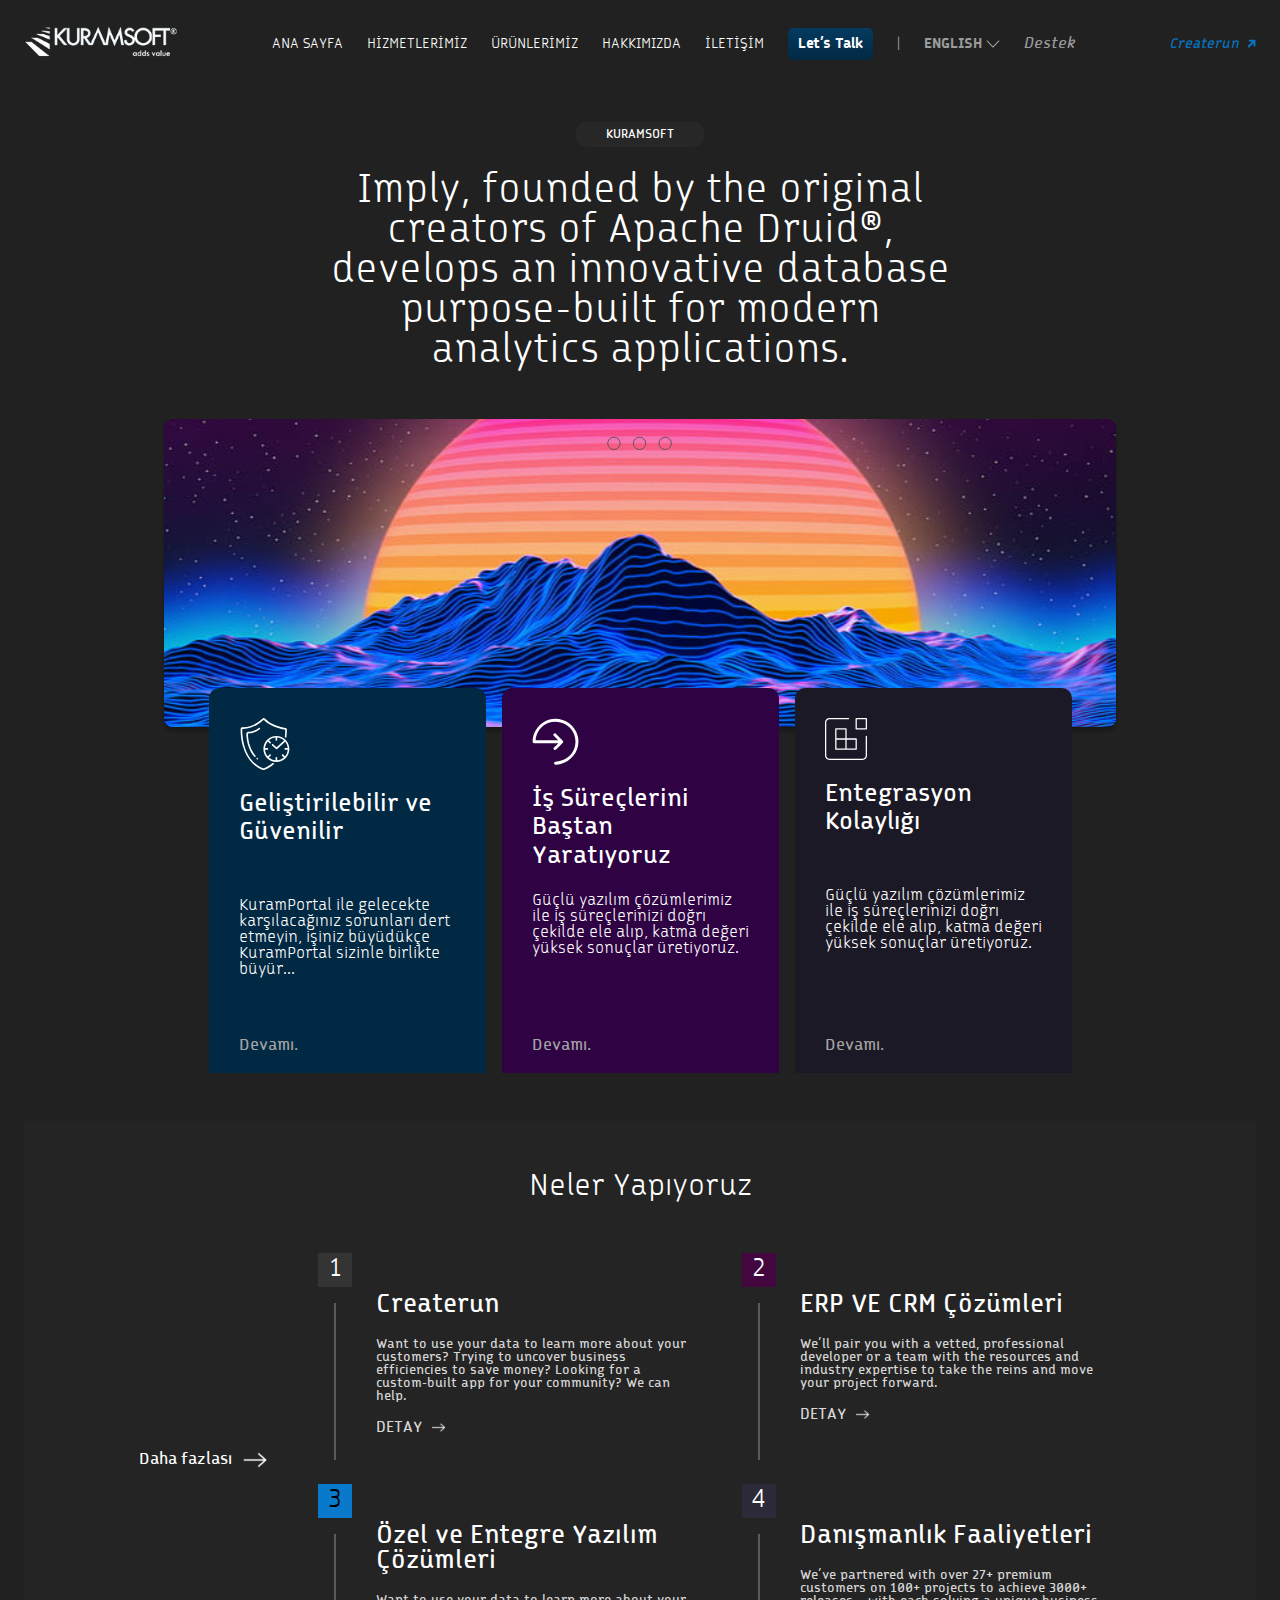
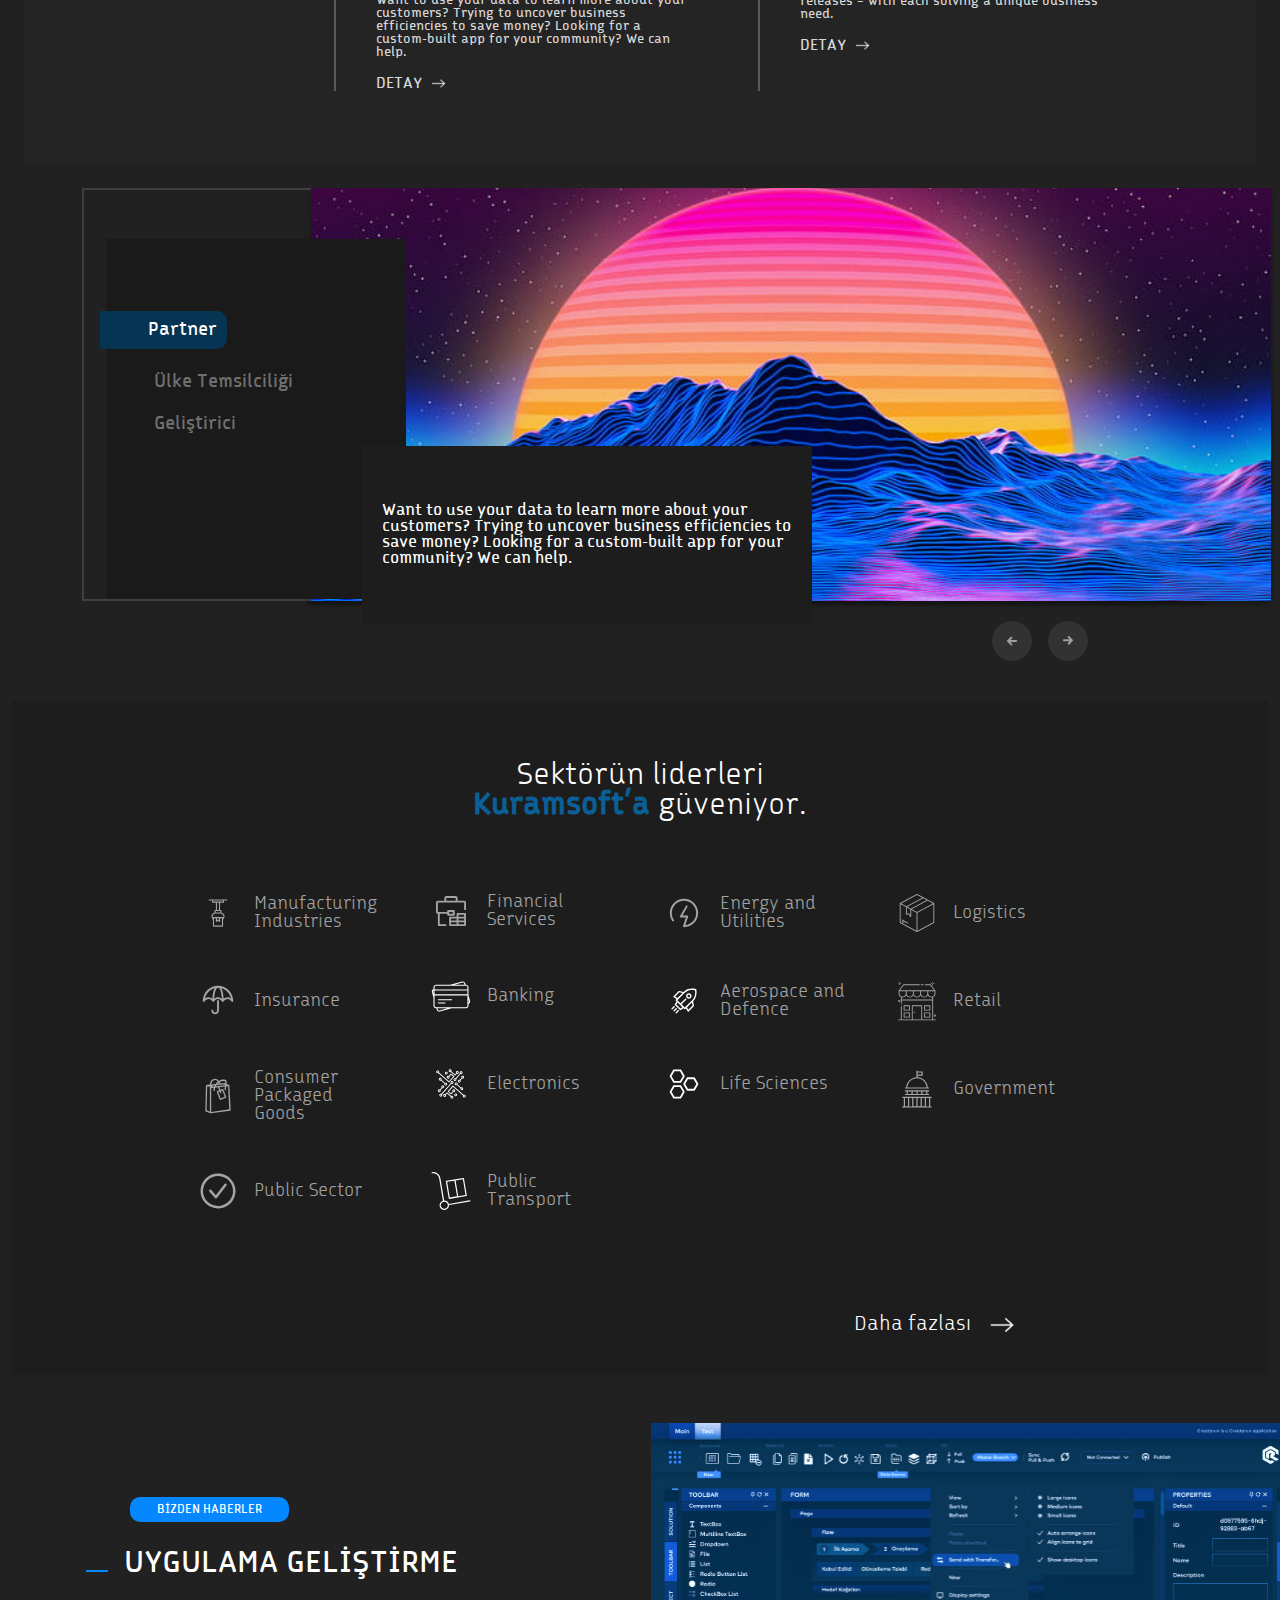
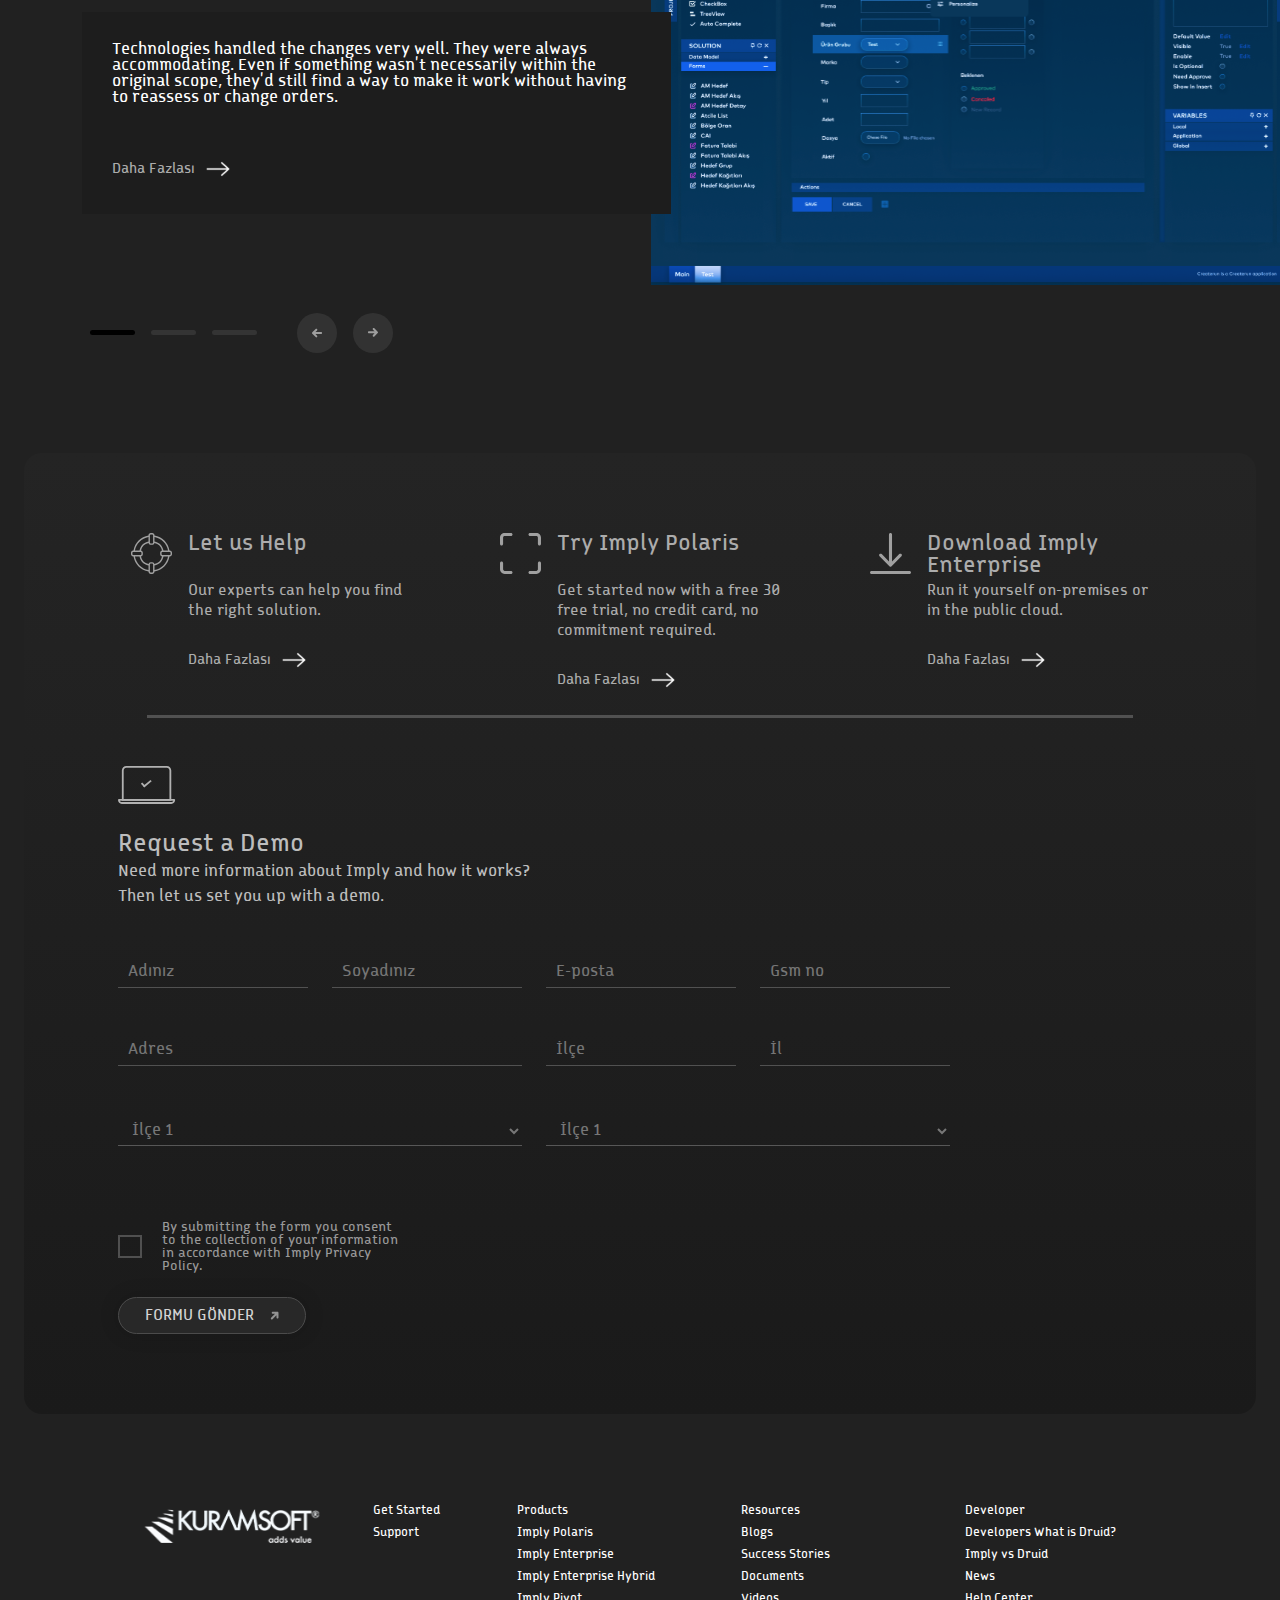
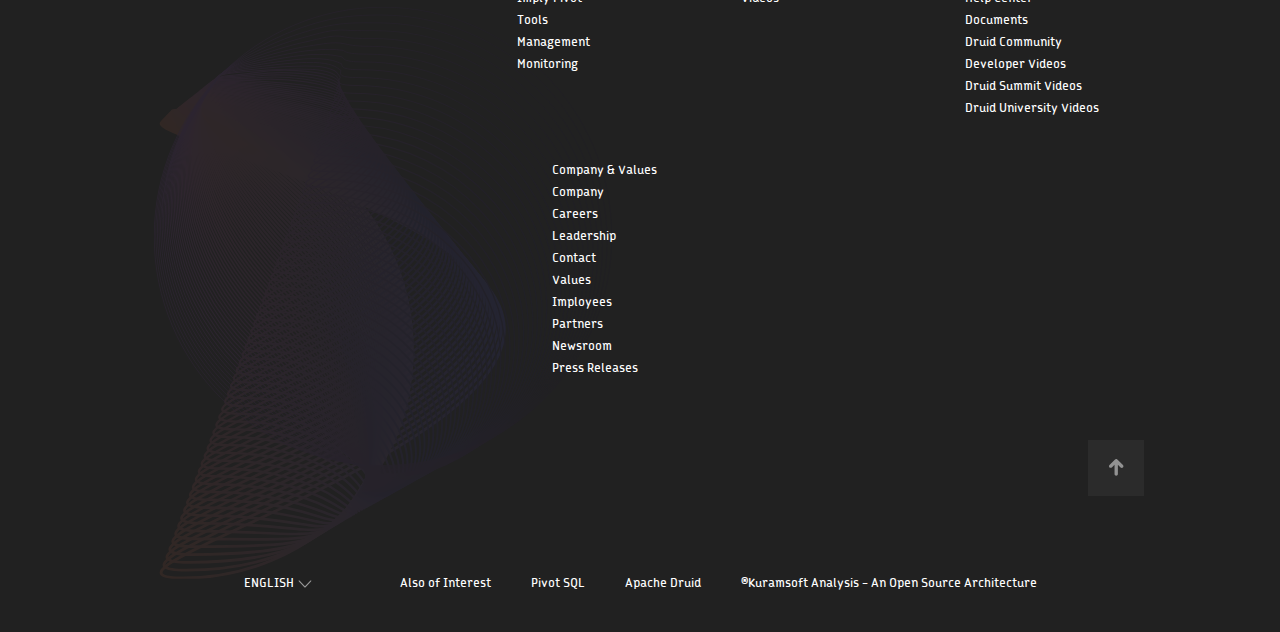
==== commit 5e20d9cd: "combobox" ====
--- a/index.html
+++ b/index.html
@@ -443,7 +443,7 @@
           <div class="row justify-content-center">
             <div
               class="div-1 py-4 d-flex align-items-center justify-content-around"
-              style="height: auto; max-width: 800px; width: 100%"
+              style="height: auto; max-width: 800px; width: 80vw"
             >
               <div class="mx-2 active" id="partner1">Partner</div>
               <div class="mx-2" id="temsilci1">Ülke Temsilciliği</div>
@@ -451,7 +451,7 @@
             </div>
             <div
               class="div-2 1"
-              style="height: auto; max-width: 800px; width: 100%"
+              style="height: auto; max-width: 800px; width: 80vw"
             >
               Want to use your data to learn more about your customers? Trying
               to uncover business efficiencies to save money? Looking for a
@@ -459,13 +459,13 @@
             </div>
             <div
               class="div-2 2 d-none"
-              style="height: auto; max-width: 800px; width: 100%"
+              style="height: auto; max-width: 800px; width: 80vw"
             >
               Haber 2
             </div>
             <div
               class="div-2 3 d-none"
-              style="height: auto; max-width: 800px; width: 100%"
+              style="height: auto; max-width: 800px; width: 80vw"
             >
               Haber 3
             </div>
@@ -906,22 +906,7 @@
                         top: 27px;
                         z-index: 0;
                       "
-                    >
-                      <svg
-                        width="9"
-                        height="11"
-                        viewBox="0 0 9 11"
-                        fill="none"
-                        xmlns="http://www.w3.org/2000/svg"
-                      >
-                        <path
-                          fill-rule="evenodd"
-                          clip-rule="evenodd"
-                          d="M8.40986 4.99949C8.01667 4.60645 7.37997 4.60645 6.98692 4.99949L5.35873 6.62784V1.0064C5.35873 0.450118 4.90786 0 4.35232 0C3.79679 0 3.34592 0.450118 3.34592 1.0064L3.34592 6.62769L1.71772 4.99934C1.32453 4.6063 0.687827 4.6063 0.294783 4.99934C-0.098261 5.39194 -0.098261 6.02999 0.294783 6.42228L3.63972 9.76723C3.73294 9.86029 3.84498 9.93484 3.96982 9.98664C3.97464 9.98875 3.97991 9.98935 3.98533 9.99146C4.09963 10.0365 4.22221 10.0633 4.35232 10.0633C4.48243 10.0633 4.60517 10.0365 4.71931 9.99161C4.72459 9.9895 4.7294 9.9889 4.73468 9.98679C4.85891 9.93589 4.97095 9.86135 5.06492 9.76738L8.40986 6.42244C8.80306 6.02999 8.80306 5.39269 8.40986 4.99949V4.99949Z"
-                          fill="#8C8C8C"
-                        />
-                      </svg>
-                    </div>
+                    ></div>
                   </div>
                 </div>
               </div>
@@ -972,11 +957,11 @@
         <div class="row justify-content-center gap-4">
           <div class="col-auto">
             <a
-              href="../index.html"
+              href="./index.html"
               style="z-index: 99999999 !important; position: relative"
             >
               <img
-                src="../assets/svgs/kuram_icon.svg"
+                src="./assets/svgs/kuram_icon.svg"
                 style="height: 84px; width: 186px"
             /></a>
           </div>
--- a/assets/css/header_footer.css
+++ b/assets/css/header_footer.css
@@ -183,6 +183,10 @@
   border: 0;
 }
 
+p i {
+  font-size: 14px;
+}
+
 .top_header a {
   color: white;
   text-decoration: none;
